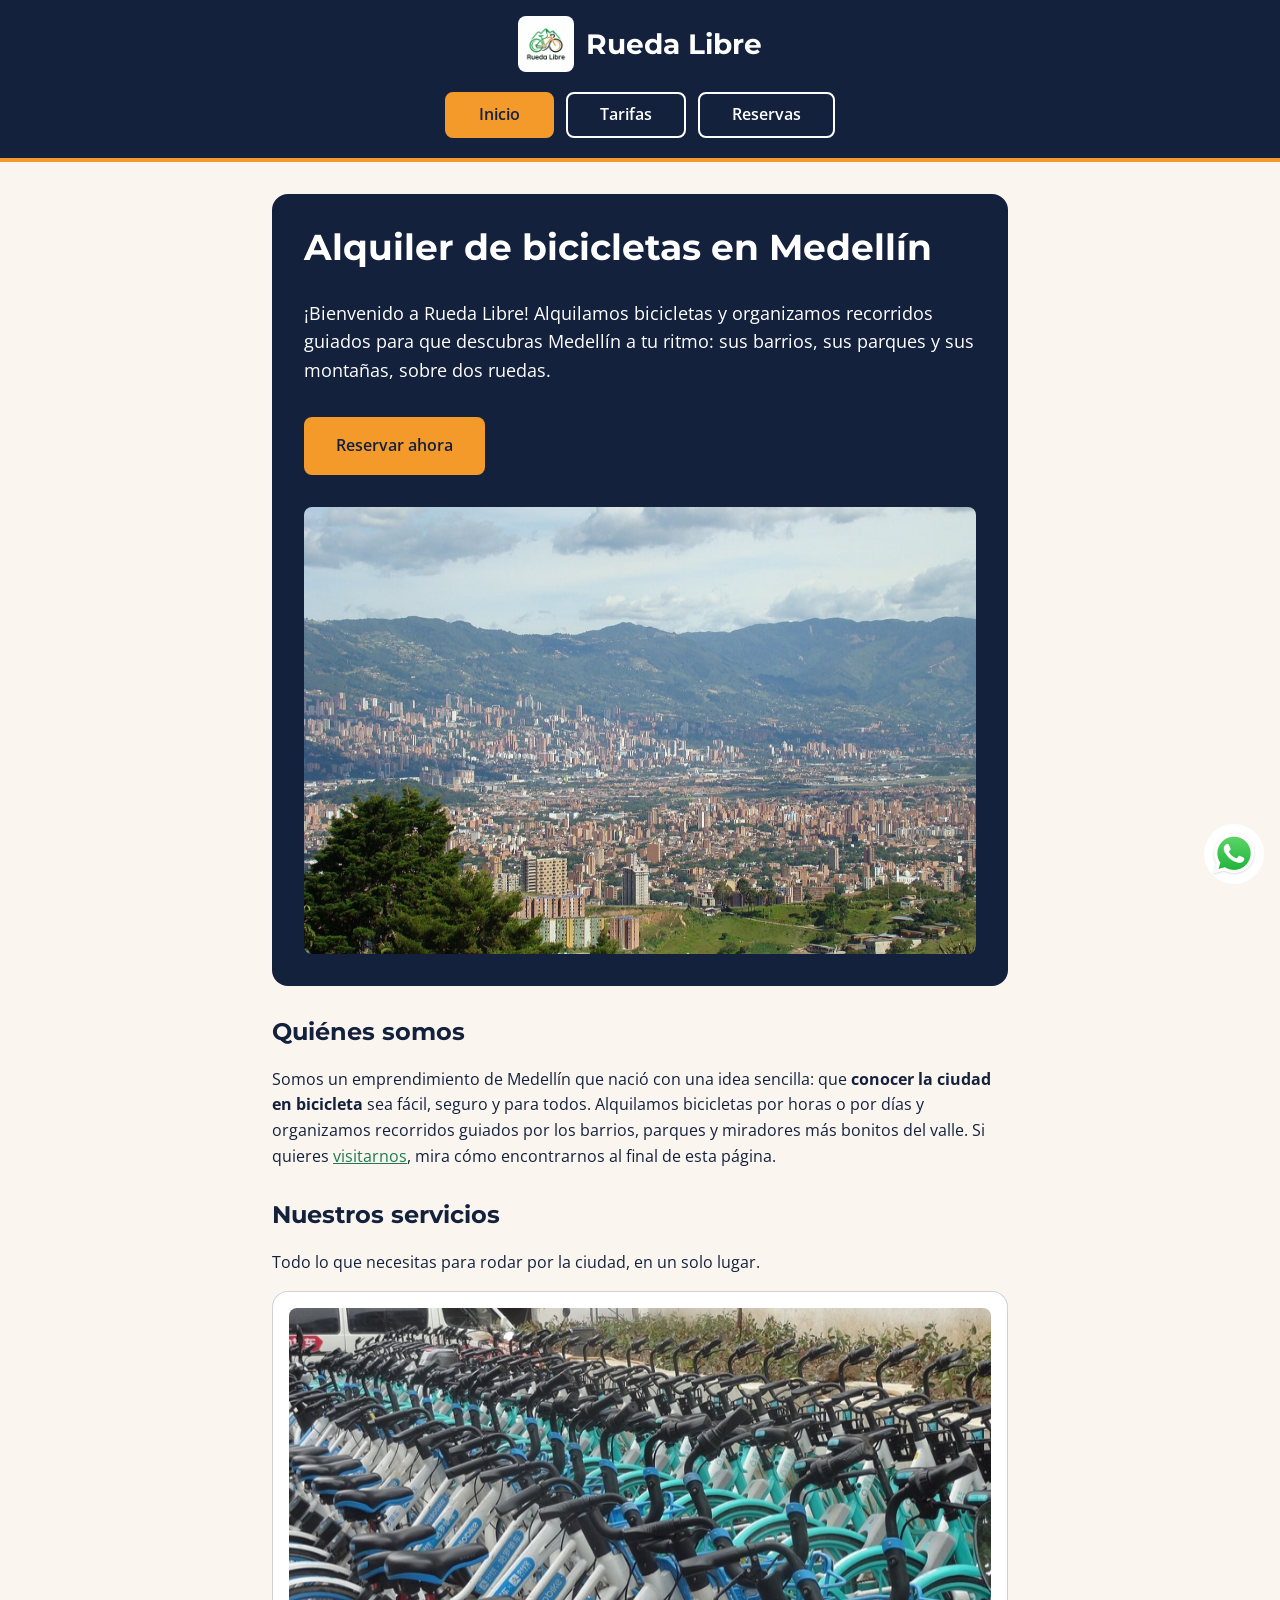
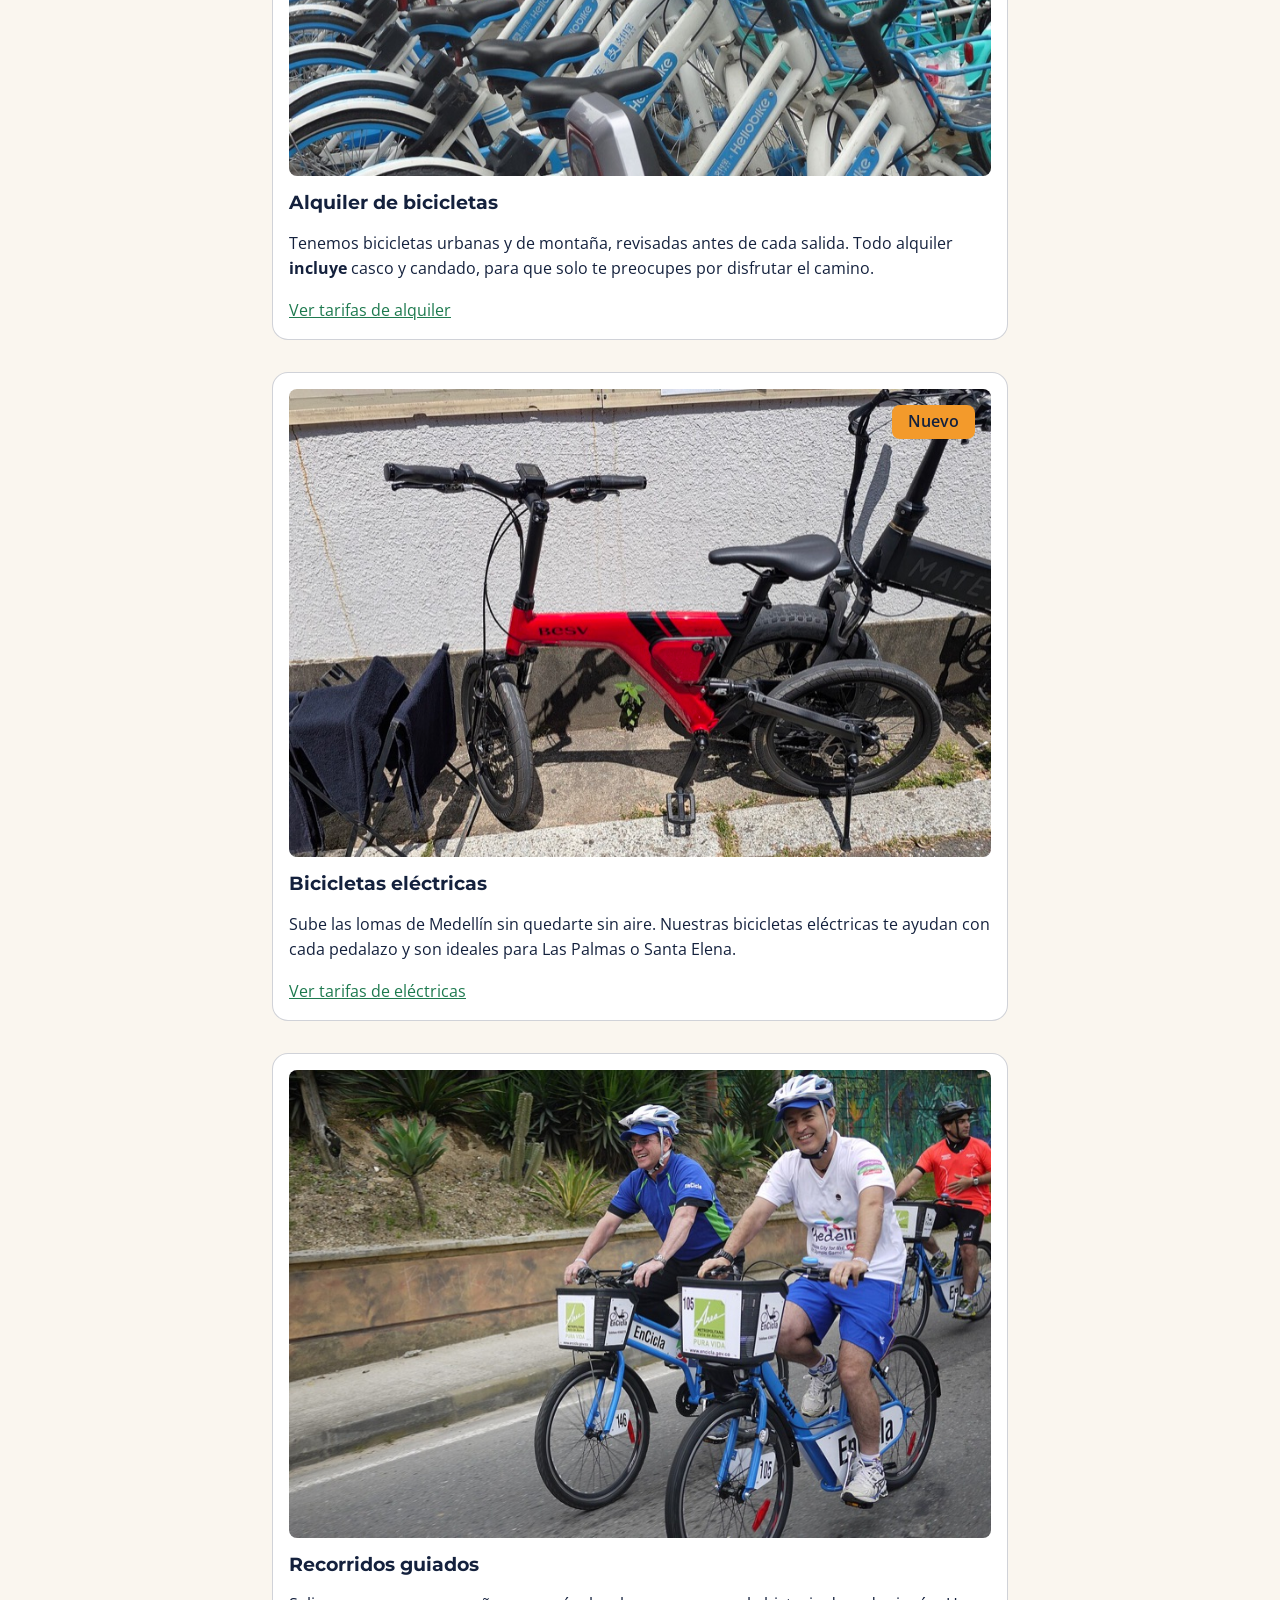
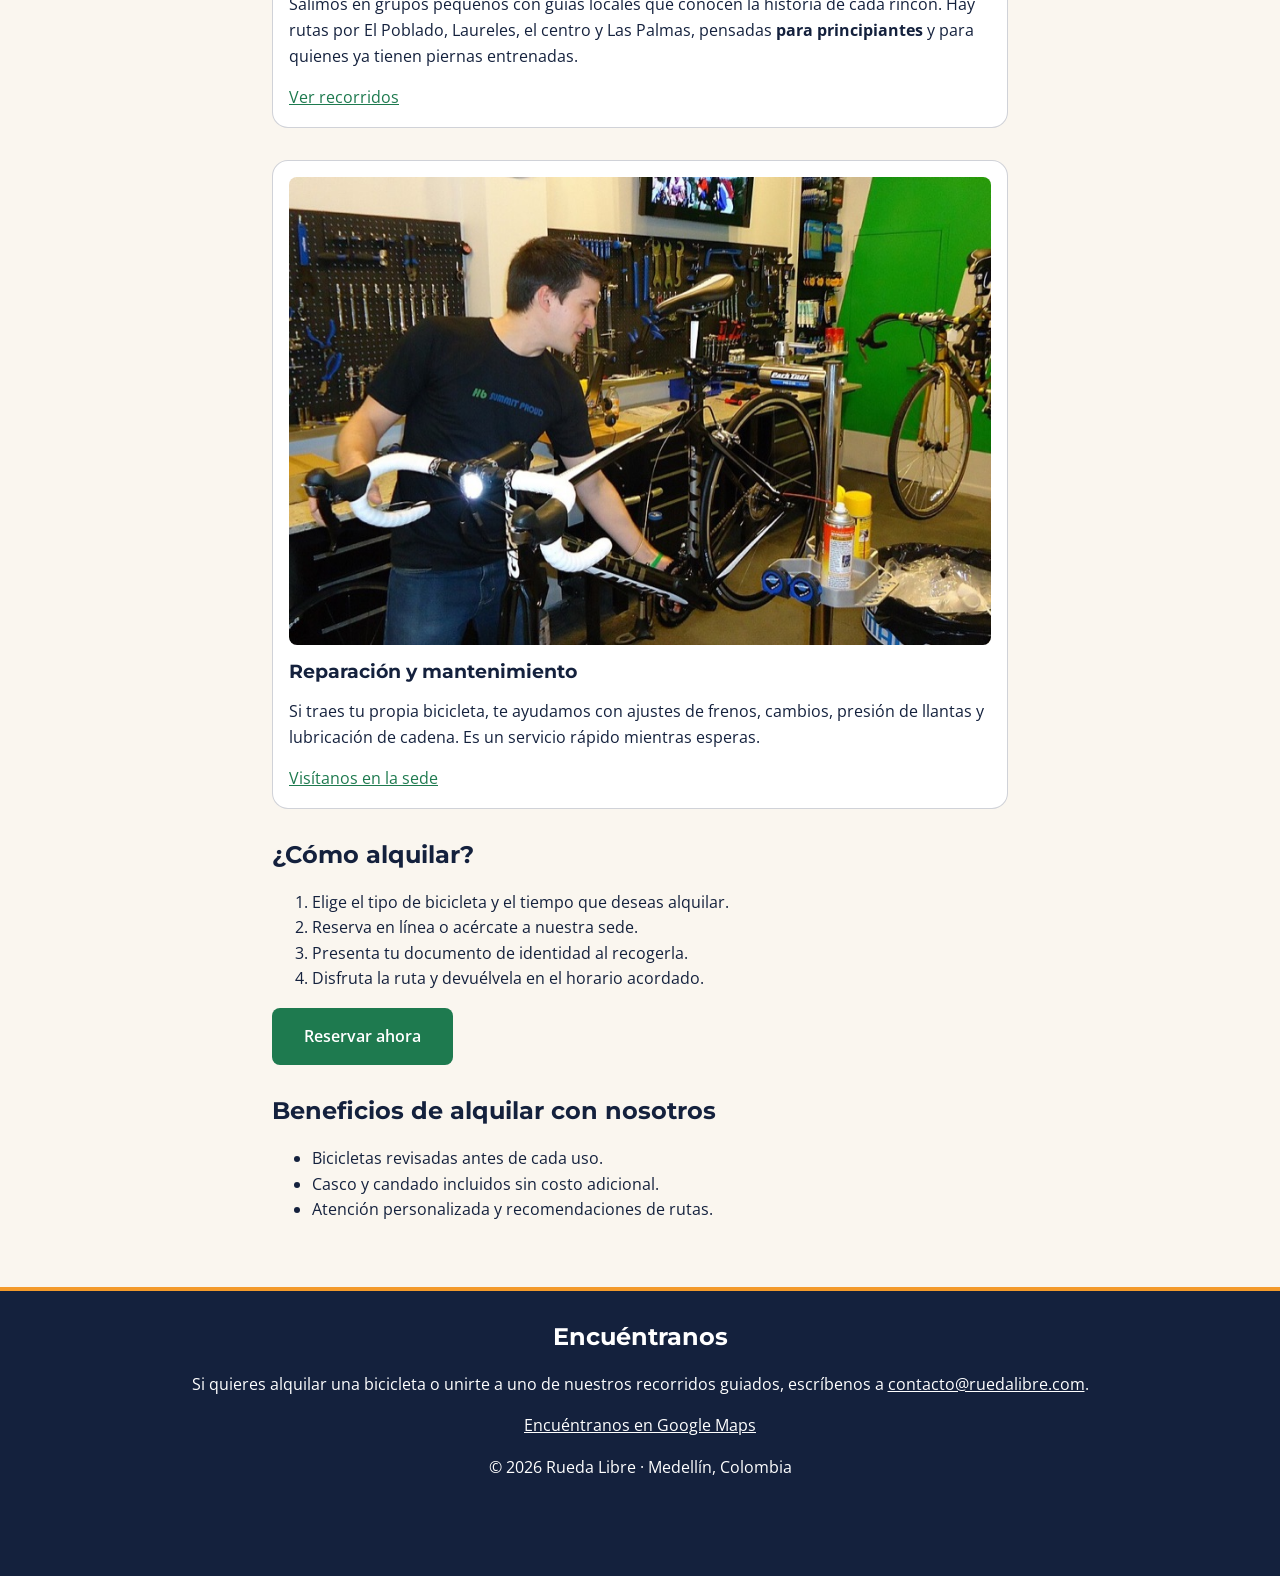
==== index.html @ bd59f146 "Rueda Libre v1.1" ====
<!DOCTYPE html>
<html lang="es">
<head>
    <meta charset="UTF-8">
    <meta name="viewport" content="width=device-width, initial-scale=1.0">
    <meta name="description" content="Alquiler de bicicletas y recorridos guiados por Medellín. Explora la ciudad sobre dos ruedas con Rueda Libre.">
    <title>Rueda Libre | Alquiler de bicicletas en Medellín</title>
    <link rel="preconnect" href="https://fonts.googleapis.com">
    <link rel="preconnect" href="https://fonts.gstatic.com" crossorigin>
    <link href="https://fonts.googleapis.com/css2?family=Montserrat:wght@700&family=Open+Sans:wght@400;600&display=swap" rel="stylesheet">
    <link rel="stylesheet" href="css/styles.css">
</head>
<body>
<header>
    <div class="marca">
        <img src="img/logo.jpg" alt="Logo de Rueda Libre" width="56" height="56">
        <h1>Rueda Libre</h1>
    </div>
    <nav aria-label="Menú principal">
        <ul id="menu">
            <li><a class="activo" href="index.html">Inicio</a></li>
            <li><a href="paginas/tarifas.html">Tarifas</a></li>
            <li><a href="paginas/reservas.html">Reservas</a></li>
        </ul>
    </nav>
</header>

<main>
    <section class="portada">
        <h2>Alquiler de bicicletas en Medellín</h2>
        <p>¡Bienvenido a Rueda Libre! Alquilamos bicicletas y organizamos recorridos guiados para que descubras Medellín a tu ritmo: sus barrios, sus parques y sus montañas, sobre dos ruedas.</p>
        <a class="boton" href="paginas/reservas.html">Reservar ahora</a>
        <img src="img/portada.jpg" alt="Vista panorámica de Medellín rodeada de montañas">
    </section>

    <section>
        <h2>Quiénes somos</h2>
        <p>Somos un emprendimiento de Medellín que nació con una idea sencilla: que <strong>conocer la ciudad en bicicleta</strong> sea fácil, seguro y para todos. Alquilamos bicicletas por horas o por días y organizamos recorridos guiados por los barrios, parques y miradores más bonitos del valle. Si quieres <a href="#encuentranos">visitarnos</a>, mira cómo encontrarnos al final de esta página.</p>
    </section>

    <section>
        <h2>Nuestros servicios</h2>
        <p>Todo lo que necesitas para rodar por la ciudad, en un solo lugar.</p>

        <article class="tarjeta">
            <img src="img/alquiler.jpg" alt="Fila de bicicletas urbanas estacionadas en una ciclorruta de Medellín">
            <h3>Alquiler de bicicletas</h3>
            <p>Tenemos bicicletas urbanas y de montaña, revisadas antes de cada salida. Todo alquiler <strong>incluye</strong> casco y candado, para que solo te preocupes por disfrutar el camino.</p>
            <a href="paginas/tarifas.html#alquiler">Ver tarifas de alquiler</a>
        </article>

        <article class="tarjeta">
            <span class="etiqueta-nuevo">Nuevo</span>
            <img src="img/electrica.jpg" alt="Persona montando una bicicleta eléctrica por la ciudad">
            <h3>Bicicletas eléctricas</h3>
            <p>Sube las lomas de Medellín sin quedarte sin aire. Nuestras bicicletas eléctricas te ayudan con cada pedalazo y son ideales para Las Palmas o Santa Elena.</p>
            <a href="paginas/tarifas.html#alquiler">Ver tarifas de eléctricas</a>
        </article>

        <article class="tarjeta">
            <img src="img/recorridos.jpg" alt="Grupo de ciclistas en un recorrido por las calles de Medellín">
            <h3>Recorridos guiados</h3>
            <p>Salimos en grupos pequeños con guías locales que conocen la historia de cada rincón. Hay rutas por El Poblado, Laureles, el centro y Las Palmas, pensadas <strong>para principiantes</strong> y para quienes ya tienen piernas entrenadas.</p>
            <a href="paginas/tarifas.html#recorridos">Ver recorridos</a>
        </article>

        <article class="tarjeta">
            <img src="img/taller.jpg" alt="Mecánico ajustando una bicicleta en un taller">
            <h3>Reparación y mantenimiento</h3>
            <p>Si traes tu propia bicicleta, te ayudamos con ajustes de frenos, cambios, presión de llantas y lubricación de cadena. Es un servicio rápido mientras esperas.</p>
            <a href="#encuentranos">Visítanos en la sede</a>
        </article>
    </section>

    <section>
        <h2>¿Cómo alquilar?</h2>
        <ol>
            <li>Elige el tipo de bicicleta y el tiempo que deseas alquilar.</li>
            <li>Reserva en línea o acércate a nuestra sede.</li>
            <li>Presenta tu documento de identidad al recogerla.</li>
            <li>Disfruta la ruta y devuélvela en el horario acordado.</li>
        </ol>
        <a class="boton" href="paginas/reservas.html">Reservar ahora</a>
    </section>

    <section>
        <h2>Beneficios de alquilar con nosotros</h2>
        <ul>
            <li>Bicicletas revisadas antes de cada uso.</li>
            <li>Casco y candado incluidos sin costo adicional.</li>
            <li>Atención personalizada y recomendaciones de rutas.</li>
        </ul>
    </section>
</main>

<footer>
    <h2 id="encuentranos">Encuéntranos</h2>
    <p>Si quieres alquilar una bicicleta o unirte a uno de nuestros recorridos guiados, escríbenos a <a href="mailto:contacto@ruedalibre.com">contacto@ruedalibre.com</a>.</p>
    <p><a href="https://www.google.com/maps/dir//5FW3%2BXF+Mansion+de+WESTCOL,+Medell%C3%ADn,+Santa+Elena,+Medell%C3%ADn,+Antioquia/@6.1742612,-75.5869264,14z/data=!4m18!1m8!3m7!1s0x8e46830072f8808f:0xcc41ccfc072af6ef!2sMansion+de+WESTCOL!8m2!3d6.1974817!4d-75.5462576!15sCg9jYXNhIGRlIHdlc3Rjb2ySARNjb25kb21pbml1bV9jb21wbGV44AEA!16s%2Fg%2F11zxk6hddf!4m8!1m0!1m5!1m1!1s0x8e46830072f8808f:0xcc41ccfc072af6ef!2m2!1d-75.5462576!2d6.1974817!3e3?hl=es&amp;entry=ttu&amp;g_ep=EgoyMDI2MTAyMC4wIKXMDSoASAFQAw%3D%3D" target="_blank" rel="noopener">Encuéntranos en Google Maps</a></p>
    <p>© 2026 Rueda Libre · Medellín, Colombia</p>
</footer>

<a class="whatsapp" href="https://wa.me/573000000000" target="_blank" rel="noopener">
    <img src="img/whatsapp.png" alt="Escríbenos por WhatsApp" width="48" height="48">
</a>
</body>
</html>
---- css/styles.css ----
:root {
  /* Tipografías */
  --fuente-principal: "Open Sans", Arial, sans-serif;
  --fuente-secundaria: "Montserrat", "Trebuchet MS", sans-serif;

  --crema: #FAF6EF;
  --blanco: #FFFFFF;
  --azul-noche: #14213D;
  --gris-asfalto: #5B6470;
  --verde-ruta: #1E7A4F;
  --naranja-pedal: #F39A2B;
  --rojo-error: #B3261E;
  --borde: rgba(20, 33, 61, 0.2);

  /* Escala de espaciado */
  --espacio-xs: 0.25rem;
  --espacio-pequeno: 0.5rem;
  --espacio-mediano: 1rem;
  --espacio-grande: 2rem;
  --espacio-xl: 5rem;

  /* Bordes redondeados */
  --radio: 1rem;
  --radio-pequeno: 0.5rem;
}


/* ---------- 2. BASE ---------- */
* {
  box-sizing: border-box;
}

html {
  scroll-behavior: smooth;
}

body {
  margin: 0;
  font-family: var(--fuente-principal);
  font-weight: 400;
  color: var(--azul-noche);
  background-color: var(--crema);
  line-height: 1.6;
}

h1,
h2,
h3,
h4 {
  font-family: var(--fuente-secundaria);
  font-weight: 700;
  line-height: 1.2;
}

a {
  color: var(--verde-ruta);
}

a:hover {
  color: var(--azul-noche);
}

img {
  max-width: 100%;
  height: auto;
  display: block;
}

/* Foco visible: contorno azul sobre fondos claros */
a:focus,
button:focus,
input:focus,
select:focus {
  outline: 3px solid var(--azul-noche);
  outline-offset: 2px;
}

/* Sobre fondos oscuros el contorno azul no se ve: se usa naranja (7.2:1) */
header a:focus,
footer a:focus,
.portada a:focus {
  outline-color: var(--naranja-pedal);
}

/* Contenido principal: una sola columna centrada */
main {
  max-width: 48rem;
  margin: 0 auto;
  padding: var(--espacio-grande) var(--espacio-mediano);
}

main section {
  margin-bottom: var(--espacio-grande);
}


/* ---------- 3. ENCABEZADO Y NAVEGACIÓN ---------- */
header {
  background-color: var(--azul-noche);
  color: var(--blanco);
  padding: var(--espacio-mediano);
  border-bottom: 4px solid var(--naranja-pedal);
  text-align: center;
}

/* Logo a la izquierda del nombre, ubicado con position */
.marca {
  position: relative;
  display: inline-block;
  min-height: 3.5rem;
  padding-left: 4.25rem;
}

.marca img {
  position: absolute;
  top: 0;
  left: 0;
  width: 3.5rem;
  border-radius: var(--radio-pequeno);
}

.marca h1 {
  margin: 0;
  font-size: 1.75rem;
  line-height: 3.5rem;
}

#menu {
  list-style: none;
  padding: 0;
  margin: var(--espacio-mediano) 0 0;
}

#menu li {
  display: inline-block;
  margin: var(--espacio-xs);
}

/* Regla del compañero (MiniReto 10) adaptada a la paleta */
#menu a {
  display: inline-block;
  padding: var(--espacio-pequeno) var(--espacio-grande);
  border: 2px solid var(--blanco);
  border-radius: var(--radio-pequeno);
  color: var(--blanco);
  font-weight: 600;
  text-decoration: none;
}

/* Corrección del conflicto: #menu .activo (1,1,0) le gana a #menu a (1,0,1) */
#menu .activo {
  background-color: var(--naranja-pedal);
  border-color: var(--naranja-pedal);
  color: var(--azul-noche);
}

#menu a:hover,
#menu a:focus {
  border-color: var(--naranja-pedal);
  color: var(--naranja-pedal);
}

#menu .activo:hover,
#menu .activo:focus {
  color: var(--azul-noche);
}


/* ---------- 4. COMPONENTES ---------- */

/* Portada */
.portada {
  min-height: 60vh;
  padding: var(--espacio-grande);
  border-radius: var(--radio);
  background-color: var(--azul-noche);
  color: var(--blanco);
}

.portada h2 {
  font-size: 2.25rem;
  margin-top: 0;
}

.portada p {
  margin: 0 0 var(--espacio-grande);
  font-size: 1.125rem;
}

.portada img {
  width: 100%;
  margin-top: var(--espacio-grande);
  border-radius: var(--radio-pequeno);
}

/* Tarjetas de servicios */
.tarjeta {
  position: relative;
  margin-bottom: var(--espacio-grande);
  padding: var(--espacio-mediano);
  border: 1px solid var(--borde);
  border-radius: var(--radio);
  background-color: var(--blanco);
}

.tarjeta img {
  width: 100%;
  border-radius: var(--radio-pequeno);
}

.tarjeta h3 {
  margin: var(--espacio-mediano) 0 var(--espacio-pequeno);
}

/* Etiqueta "Nuevo": anclada a la esquina de su tarjeta sin mover el contenido */
.etiqueta-nuevo {
  position: absolute;
  top: var(--espacio-grande);
  right: var(--espacio-grande);
  padding: var(--espacio-xs) var(--espacio-mediano);
  border-radius: var(--radio-pequeno);
  background-color: var(--naranja-pedal);
  color: var(--azul-noche);
  font-weight: 600;
}

/* Botón de llamada a la acción ("Reservar ahora") */
.boton,
button {
  display: inline-block;
  padding: var(--espacio-mediano) var(--espacio-grande);
  border: none;
  border-radius: var(--radio-pequeno);
  background-color: var(--verde-ruta);
  color: var(--blanco);
  font: inherit;
  font-weight: 600;
  text-decoration: none;
  cursor: pointer;
}

.boton:hover,
button:hover {
  background-color: var(--naranja-pedal);
  color: var(--azul-noche);
}

/* En la portada (fondo azul) el botón va en naranja */
.portada .boton {
  background-color: var(--naranja-pedal);
  color: var(--azul-noche);
}

.portada .boton:hover {
  background-color: var(--blanco);
}

/* Tablas */
table {
  width: 100%;
  border-collapse: collapse;
  margin: var(--espacio-mediano) 0;
  background-color: var(--blanco);
}

caption {
  text-align: left;
  color: var(--gris-asfalto);
  margin-bottom: var(--espacio-pequeno);
}

th,
td {
  border: 1px solid var(--borde);
  padding: var(--espacio-pequeno) var(--espacio-mediano);
  text-align: left;
}

th {
  background-color: var(--azul-noche);
  color: var(--blanco);
}

/* Notas de tarifas y horario de reservas */
aside {
  padding: var(--espacio-mediano) var(--espacio-grande);
  border-left: 4px solid var(--naranja-pedal);
  border-radius: var(--radio-pequeno);
  background-color: var(--blanco);
  margin-bottom: var(--espacio-grande);
}


/* ---------- 5. FORMULARIO ---------- */
fieldset {
  margin: 0 0 var(--espacio-grande);
  padding: var(--espacio-grande);
  border: 1px solid var(--borde);
  border-radius: var(--radio);
  background-color: var(--blanco);
}

legend {
  padding: 0 var(--espacio-pequeno);
  font-family: var(--fuente-secundaria);
  font-weight: 700;
}

.campo {
  margin-bottom: var(--espacio-mediano);
}

label {
  display: block;
  margin-bottom: var(--espacio-xs);
  font-weight: 600;
}

input,
select {
  width: 100%;
  padding: var(--espacio-pequeno) var(--espacio-mediano);
  border: 1px solid var(--borde);
  border-radius: var(--radio-pequeno);
  font: inherit;
  color: var(--azul-noche);
  background-color: var(--blanco);
}

input:hover,
select:hover {
  border-color: var(--azul-noche);
}

/* Grupo de opciones (radios y casilla): control y texto en la misma línea */
.grupo-opciones {
  padding: 0;
  border: none;
  margin: 0 0 var(--espacio-mediano);
}

.grupo-opciones legend {
  padding: 0;
  margin-bottom: var(--espacio-xs);
  font-family: var(--fuente-principal);
  font-weight: 600;
}

.opcion {
  display: inline-block;
  margin-right: var(--espacio-mediano);
}

.opcion input,
.opcion label {
  display: inline;
  width: auto;
  margin: 0 var(--espacio-xs) 0 0;
}

.opcion label {
  font-weight: 400;
}

/* Mientras el usuario escribe, un dato inválido se marca en rojo */
input:focus:invalid,
select:focus:invalid {
  border-color: var(--rojo-error);
  border-width: 2px;
}


/* ---------- 6. PIE DE PÁGINA ---------- */
footer {
  background-color: var(--azul-noche);
  color: var(--blanco);
  padding: var(--espacio-grande) var(--espacio-mediano) var(--espacio-xl);
  border-top: 4px solid var(--naranja-pedal);
  text-align: center;
}

footer h2 {
  margin-top: 0;
}

footer a {
  color: var(--blanco);
}

footer a:hover {
  color: var(--naranja-pedal);
}


/* ---------- 7. BOTÓN DE WHATSAPP ---------- */
/* Fijo en la esquina; el footer tiene relleno inferior extra para que no tape nada */
.whatsapp {
  position: fixed;
  bottom: var(--espacio-mediano);
  right: var(--espacio-mediano);
  display: block;
  padding: var(--espacio-xs);
  border: 2px solid var(--blanco);
  border-radius: 50%;
  background-color: var(--blanco);
}

.whatsapp img {
  width: 3rem;
}

.whatsapp:hover {
  border-color: var(--verde-ruta);
}
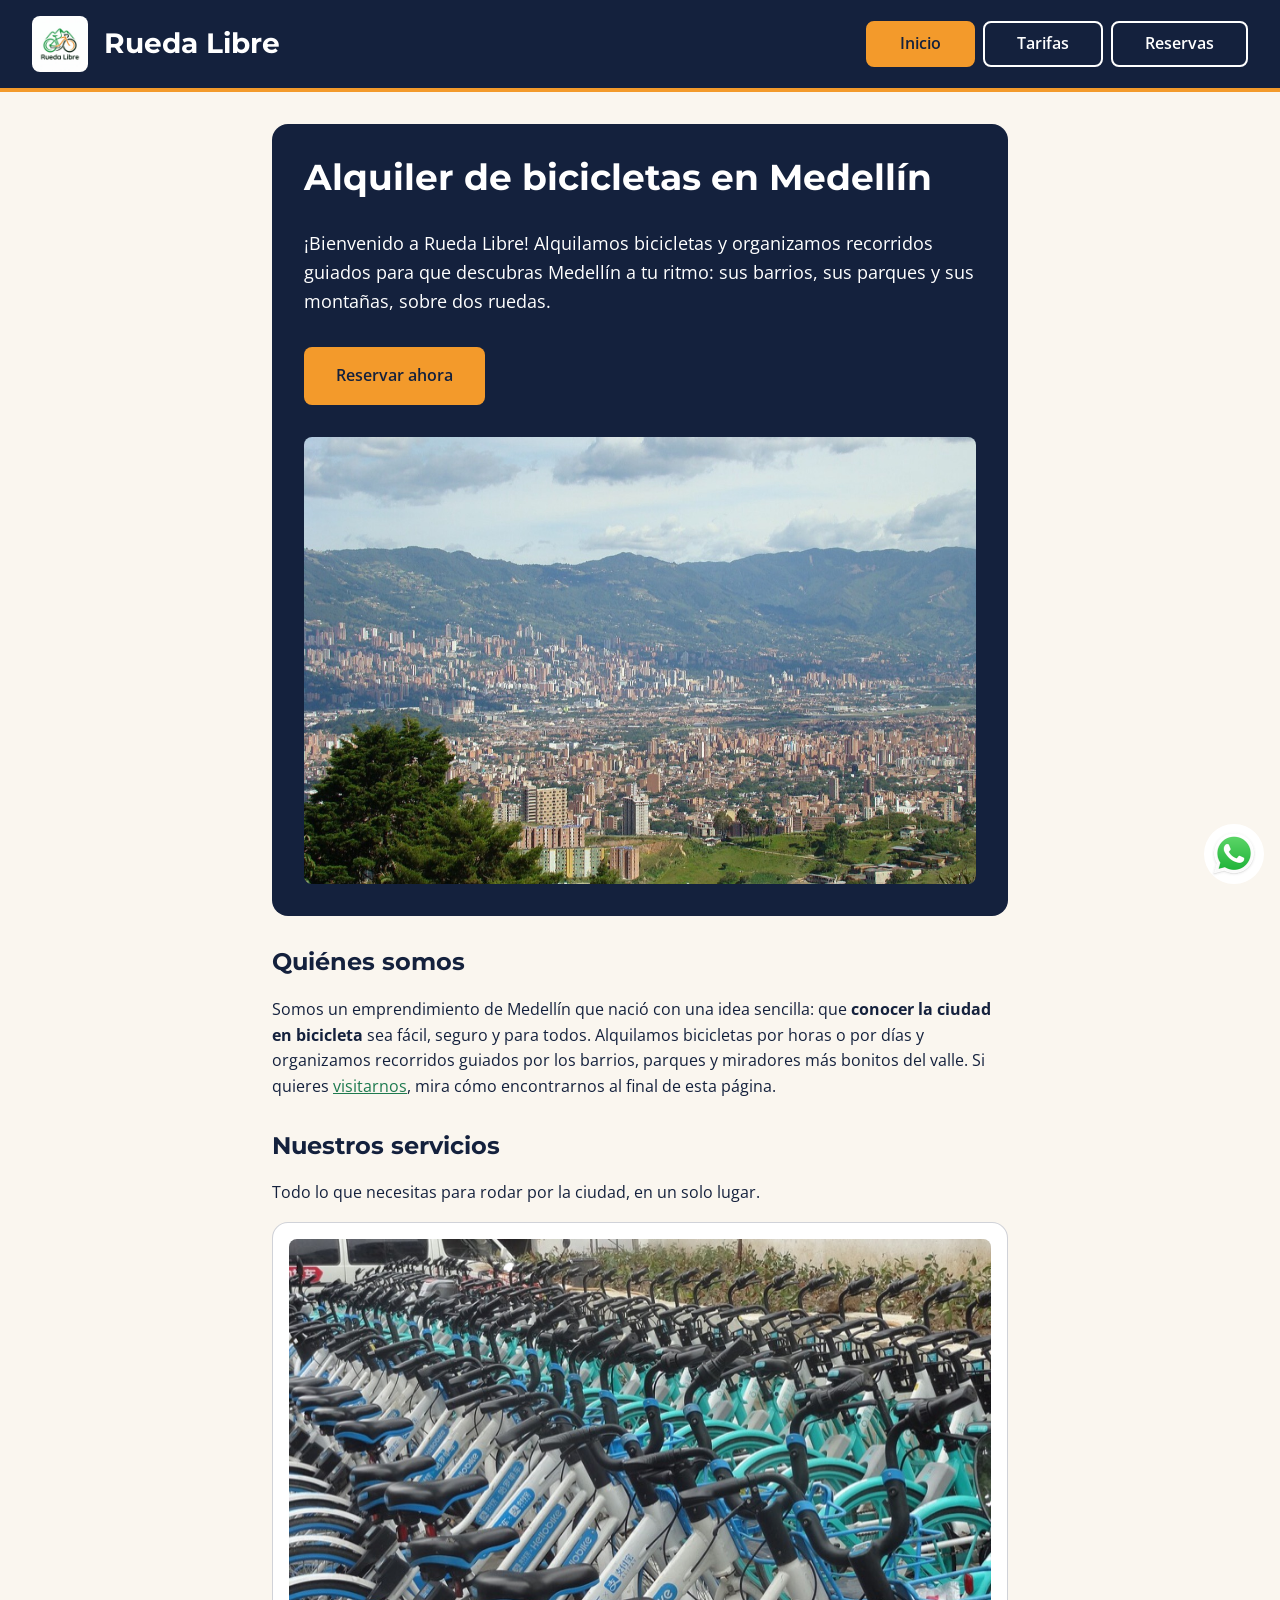
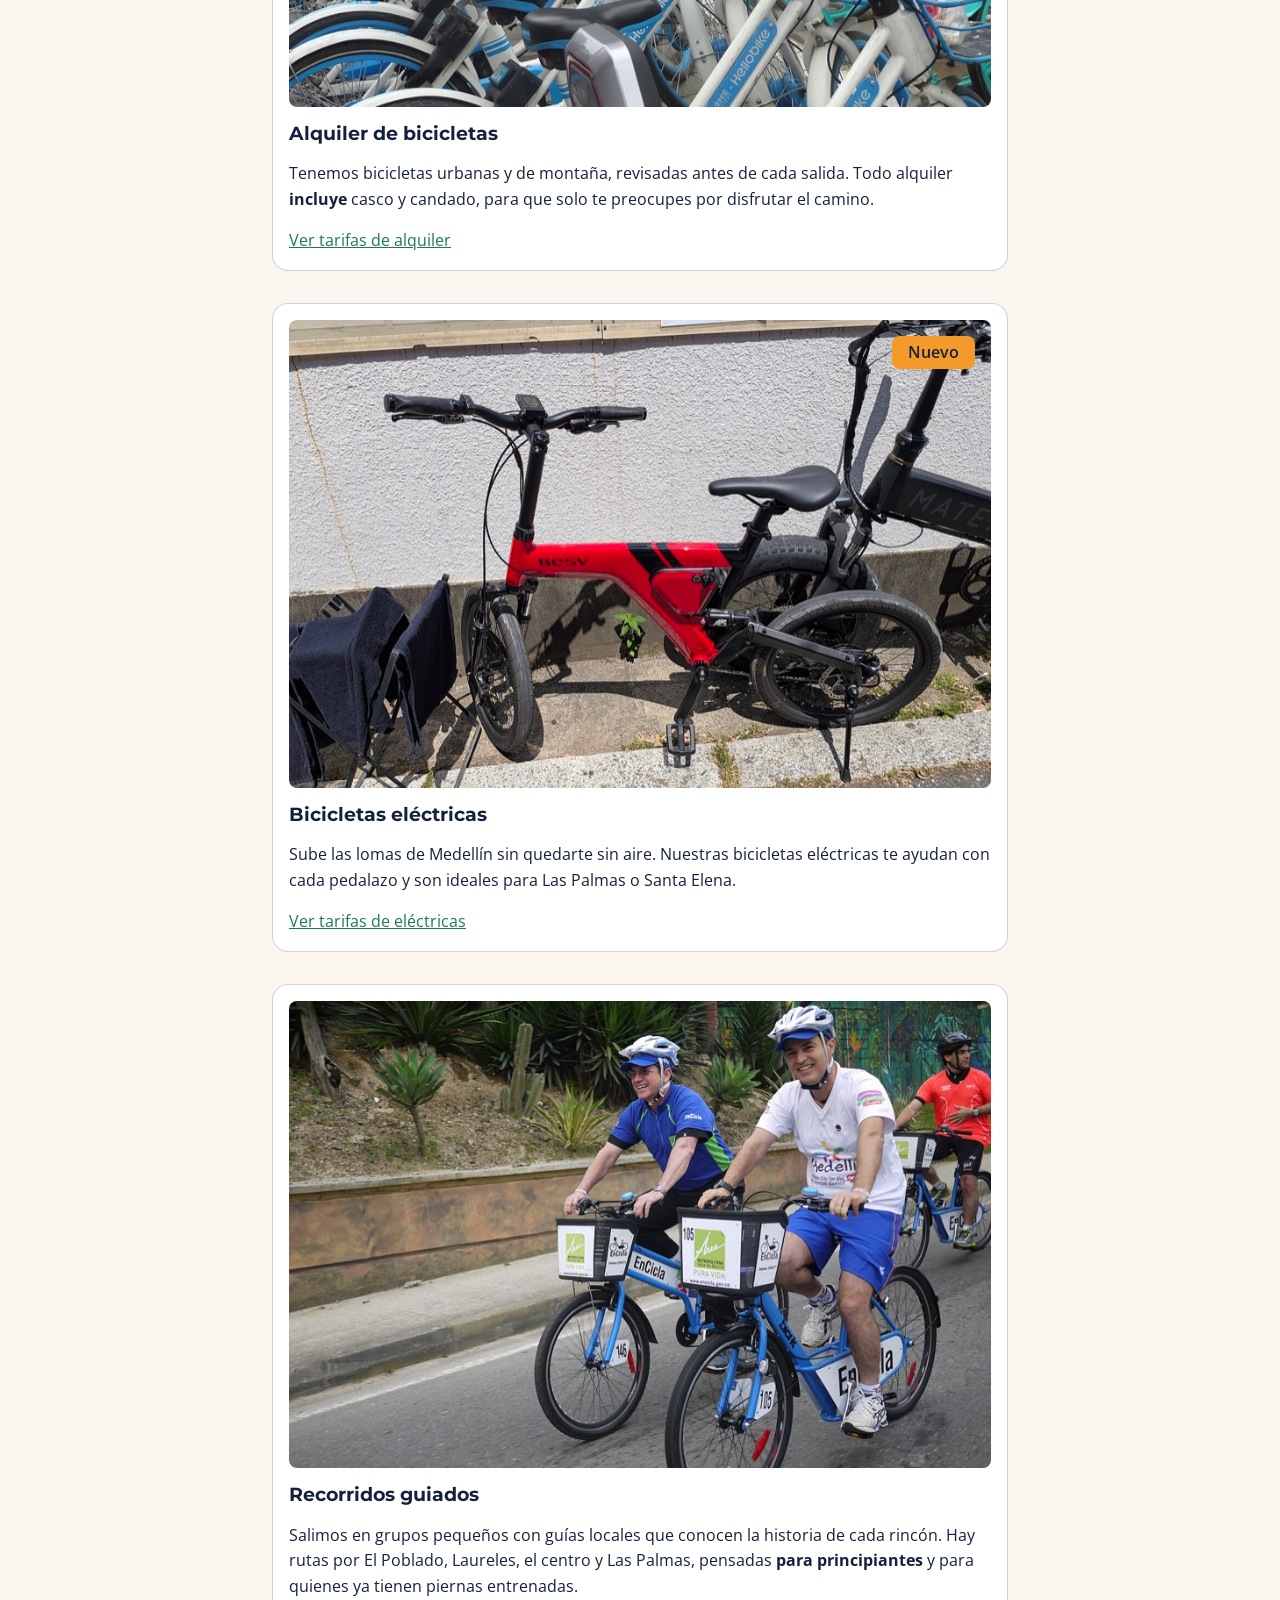
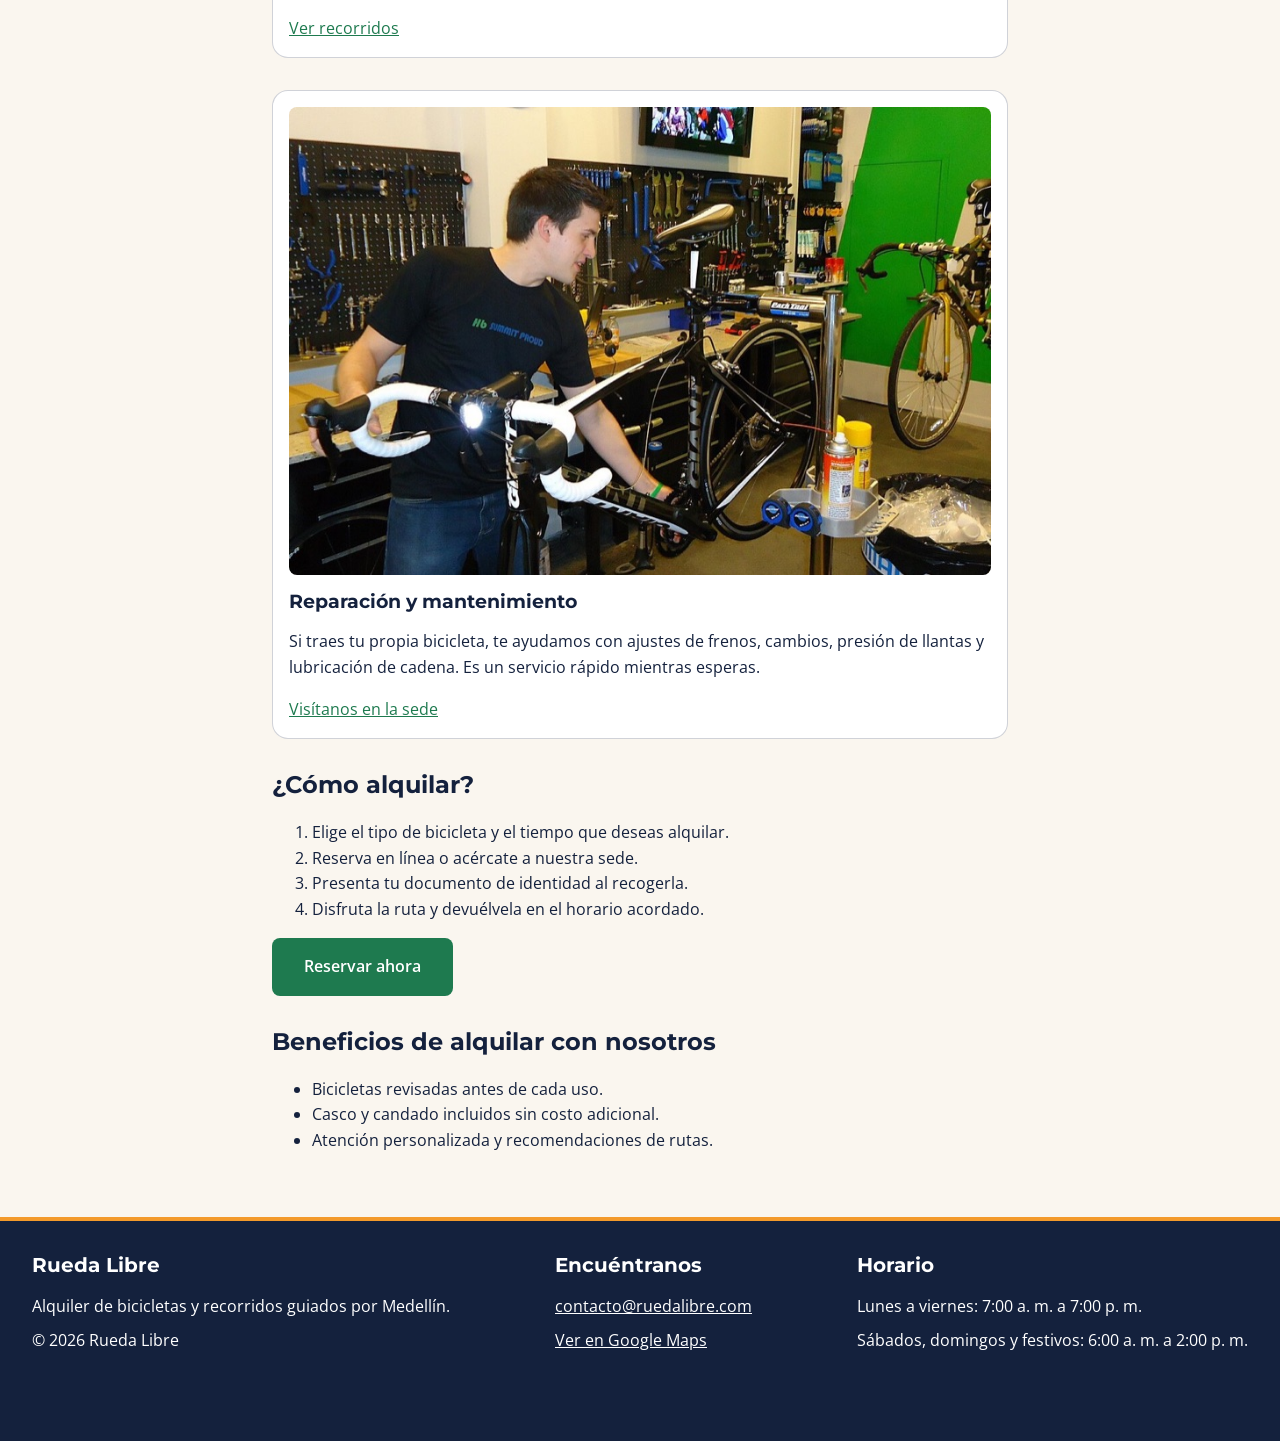
==== commit 8fe40804: "Semana 2 MiniReto 1: encabezado, menú y pie con Flexbox Co-Authored-By: Claude Opus 5.5 <noreply@ant" ====
--- a/index.html
+++ b/index.html
@@ -94,10 +94,21 @@
 </main>
 
 <footer>
-    <h2 id="encuentranos">Encuéntranos</h2>
-    <p>Si quieres alquilar una bicicleta o unirte a uno de nuestros recorridos guiados, escríbenos a <a href="mailto:contacto@ruedalibre.com">contacto@ruedalibre.com</a>.</p>
-    <p><a href="https://www.google.com/maps/dir//5FW3%2BXF+Mansion+de+WESTCOL,+Medell%C3%ADn,+Santa+Elena,+Medell%C3%ADn,+Antioquia/@6.1742612,-75.5869264,14z/data=!4m18!1m8!3m7!1s0x8e46830072f8808f:0xcc41ccfc072af6ef!2sMansion+de+WESTCOL!8m2!3d6.1974817!4d-75.5462576!15sCg9jYXNhIGRlIHdlc3Rjb2ySARNjb25kb21pbml1bV9jb21wbGV44AEA!16s%2Fg%2F11zxk6hddf!4m8!1m0!1m5!1m1!1s0x8e46830072f8808f:0xcc41ccfc072af6ef!2m2!1d-75.5462576!2d6.1974817!3e3?hl=es&amp;entry=ttu&amp;g_ep=EgoyMDI2MTAyMC4wIKXMDSoASAFQAw%3D%3D" target="_blank" rel="noopener">Encuéntranos en Google Maps</a></p>
-    <p>© 2026 Rueda Libre · Medellín, Colombia</p>
+    <div class="pie-bloque">
+        <h2>Rueda Libre</h2>
+        <p>Alquiler de bicicletas y recorridos guiados por Medellín.</p>
+        <p>© 2026 Rueda Libre</p>
+    </div>
+    <div class="pie-bloque">
+        <h2 id="encuentranos">Encuéntranos</h2>
+        <p><a href="mailto:contacto@ruedalibre.com">contacto@ruedalibre.com</a></p>
+        <p><a href="https://www.google.com/maps/dir//5FW3%2BXF+Mansion+de+WESTCOL,+Medell%C3%ADn,+Santa+Elena,+Medell%C3%ADn,+Antioquia/@6.1742612,-75.5869264,14z/data=!4m18!1m8!3m7!1s0x8e46830072f8808f:0xcc41ccfc072af6ef!2sMansion+de+WESTCOL!8m2!3d6.1974817!4d-75.5462576!15sCg9jYXNhIGRlIHdlc3Rjb2ySARNjb25kb21pbml1bV9jb21wbGV44AEA!16s%2Fg%2F11zxk6hddf!4m8!1m0!1m5!1m1!1s0x8e46830072f8808f:0xcc41ccfc072af6ef!2m2!1d-75.5462576!2d6.1974817!3e3?hl=es&amp;entry=ttu&amp;g_ep=EgoyMDI2MTAyMC4wIKXMDSoASAFQAw%3D%3D" target="_blank" rel="noopener">Ver en Google Maps</a></p>
+    </div>
+    <div class="pie-bloque">
+        <h2>Horario</h2>
+        <p>Lunes a viernes: 7:00 a. m. a 7:00 p. m.</p>
+        <p>Sábados, domingos y festivos: 6:00 a. m. a 2:00 p. m.</p>
+    </div>
 </footer>
 
 <a class="whatsapp" href="https://wa.me/573000000000" target="_blank" rel="noopener">
--- a/css/styles.css
+++ b/css/styles.css
@@ -97,26 +97,27 @@
 
 
 /* ---------- 3. ENCABEZADO Y NAVEGACIÓN ---------- */
+/* Semana 2 · MiniReto 1: nombre en un extremo y menú en el otro (Flexbox) */
 header {
+  display: flex;
+  justify-content: space-between;
+  align-items: center;
+  flex-wrap: wrap;
+  gap: var(--espacio-mediano);
   background-color: var(--azul-noche);
   color: var(--blanco);
-  padding: var(--espacio-mediano);
+  padding: var(--espacio-mediano) var(--espacio-grande);
   border-bottom: 4px solid var(--naranja-pedal);
-  text-align: center;
-}
-
-/* Logo a la izquierda del nombre, ubicado con position */
+}
+
+/* Logo y nombre en fila, centrados verticalmente entre sí */
 .marca {
-  position: relative;
-  display: inline-block;
-  min-height: 3.5rem;
-  padding-left: 4.25rem;
+  display: flex;
+  align-items: center;
+  gap: var(--espacio-mediano);
 }
 
 .marca img {
-  position: absolute;
-  top: 0;
-  left: 0;
   width: 3.5rem;
   border-radius: var(--radio-pequeno);
 }
@@ -124,18 +125,16 @@
 .marca h1 {
   margin: 0;
   font-size: 1.75rem;
-  line-height: 3.5rem;
-}
-
+}
+
+/* Menú: contenedor flexible; el gap reemplaza los márgenes y el inline-block de la semana 1 */
 #menu {
+  display: flex;
+  flex-wrap: wrap;
+  gap: var(--espacio-pequeno);
   list-style: none;
   padding: 0;
-  margin: var(--espacio-mediano) 0 0;
-}
-
-#menu li {
-  display: inline-block;
-  margin: var(--espacio-xs);
+  margin: 0;
 }
 
 /* Regla del compañero (MiniReto 10) adaptada a la paleta */
@@ -373,16 +372,26 @@
 
 
 /* ---------- 6. PIE DE PÁGINA ---------- */
+/* Semana 2 · MiniReto 1: tres bloques en fila, alineados por arriba (Flexbox) */
 footer {
+  display: flex;
+  justify-content: space-between;
+  align-items: flex-start;
+  flex-wrap: wrap;
+  gap: var(--espacio-grande);
   background-color: var(--azul-noche);
   color: var(--blanco);
-  padding: var(--espacio-grande) var(--espacio-mediano) var(--espacio-xl);
+  padding: var(--espacio-grande) var(--espacio-grande) var(--espacio-xl);
   border-top: 4px solid var(--naranja-pedal);
-  text-align: center;
 }
 
 footer h2 {
   margin-top: 0;
+  font-size: 1.25rem;
+}
+
+.pie-bloque p {
+  margin: 0 0 var(--espacio-pequeno);
 }
 
 footer a {
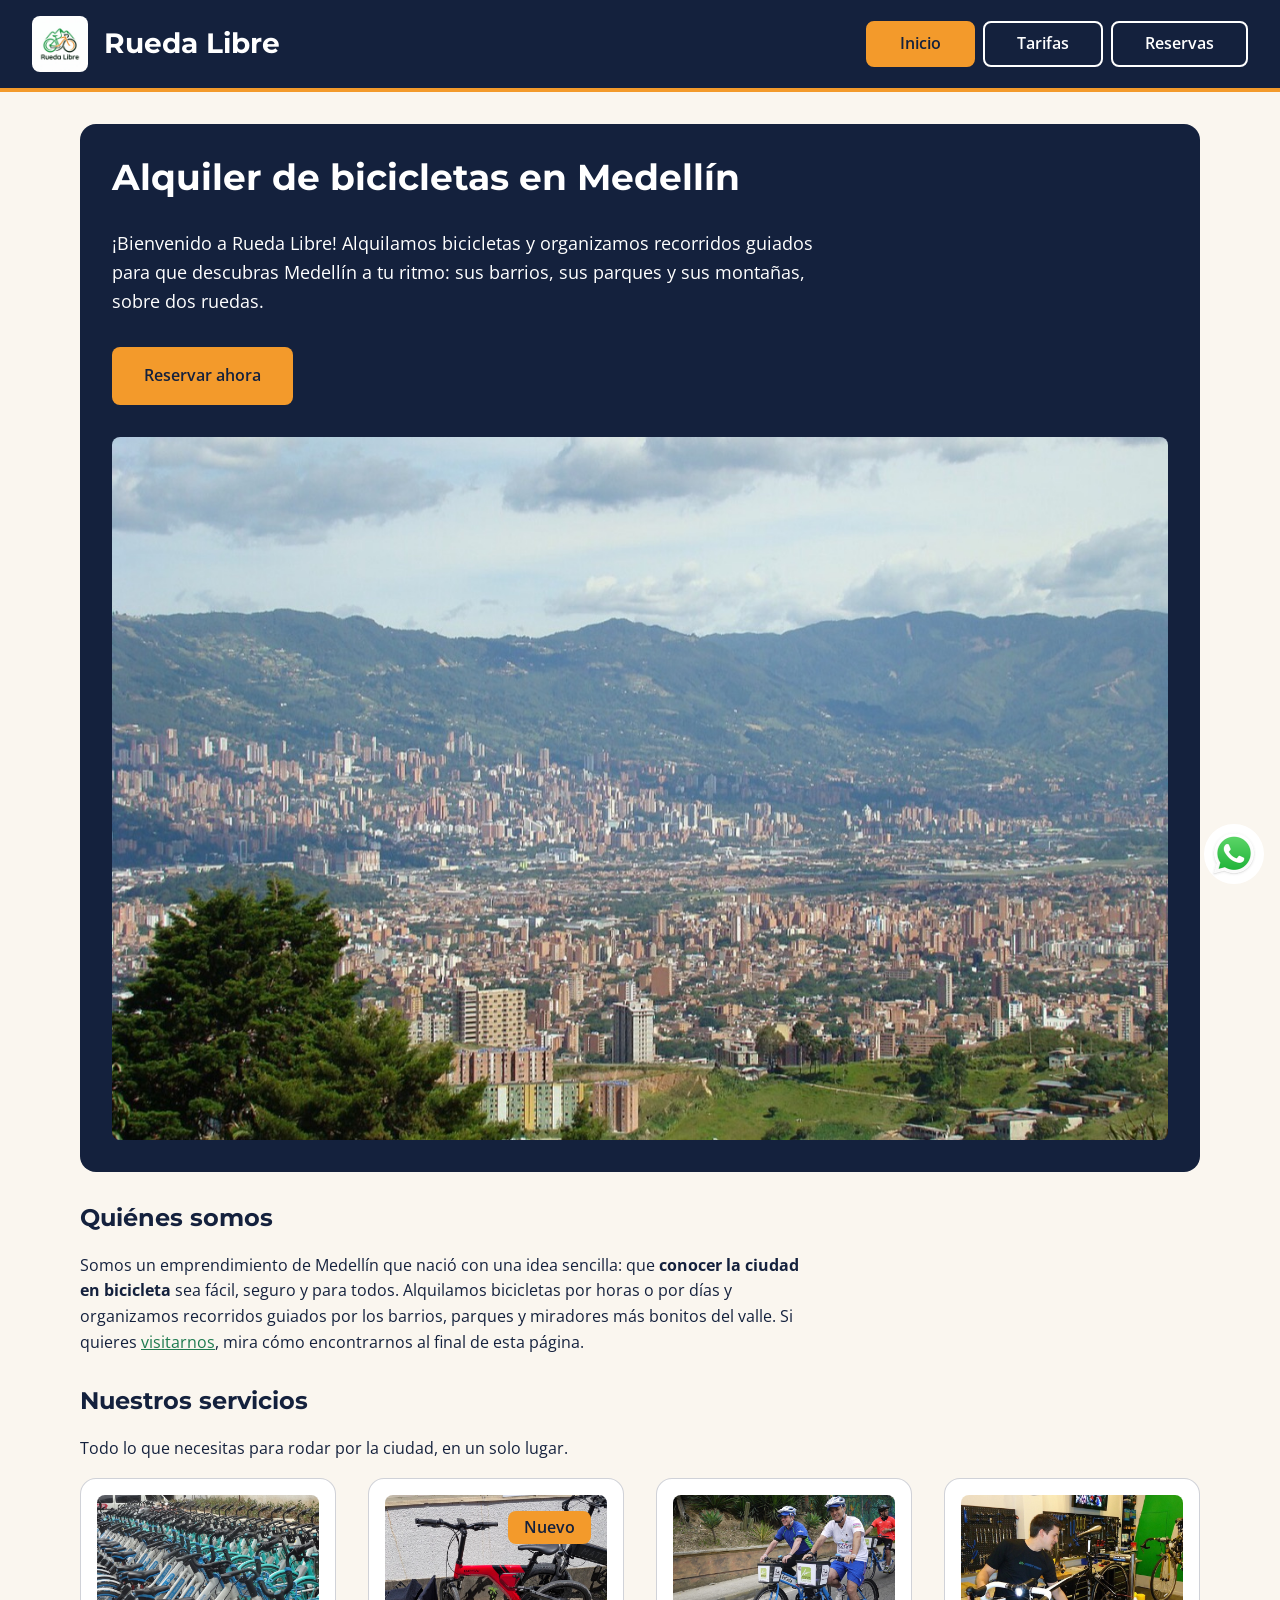
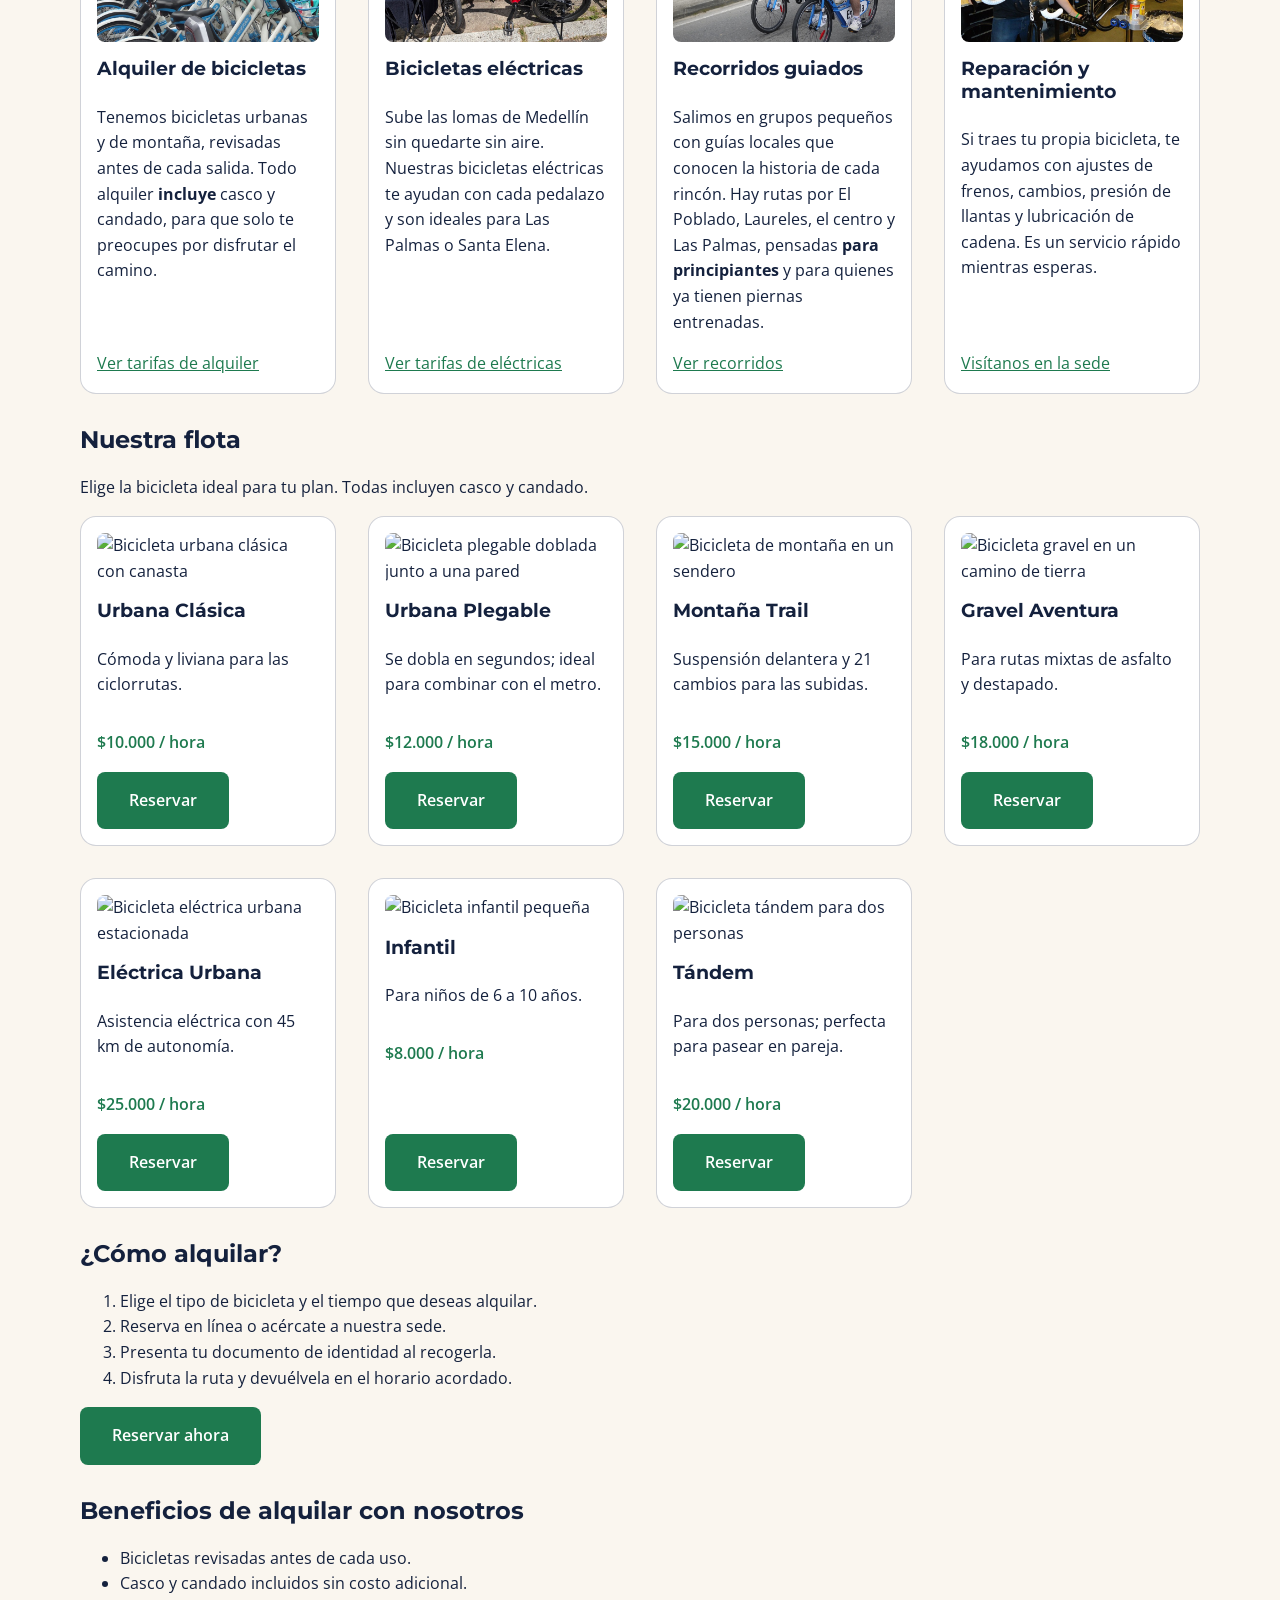
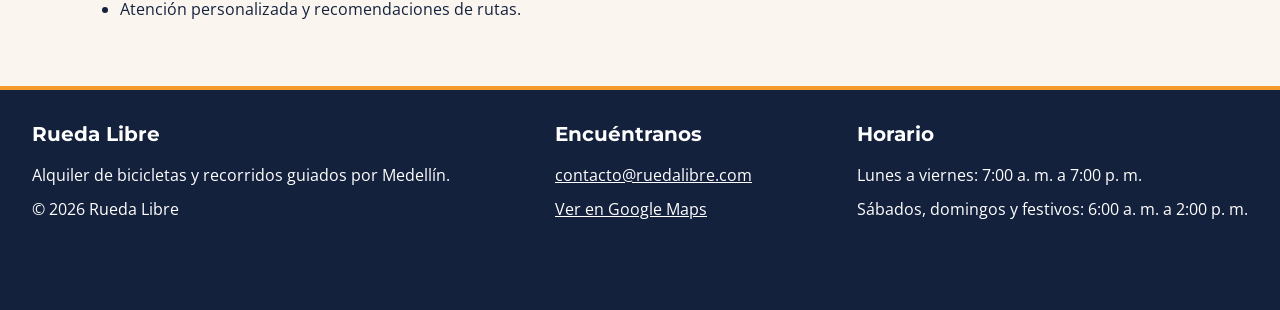
==== commit 56af8db2: "Semana 2 MiniReto 2: sección Nuestra flota con Grid Co-Authored-By: Claude Opus 5.5 <noreply@anthrop" ====
--- a/index.html
+++ b/index.html
@@ -41,6 +41,7 @@
     <section>
         <h2>Nuestros servicios</h2>
         <p>Todo lo que necesitas para rodar por la ciudad, en un solo lugar.</p>
+        <div class="grilla">
 
         <article class="tarjeta">
             <img src="img/alquiler.jpg" alt="Fila de bicicletas urbanas estacionadas en una ciclorruta de Medellín">
@@ -70,6 +71,63 @@
             <p>Si traes tu propia bicicleta, te ayudamos con ajustes de frenos, cambios, presión de llantas y lubricación de cadena. Es un servicio rápido mientras esperas.</p>
             <a href="#encuentranos">Visítanos en la sede</a>
         </article>
+        </div>
+    </section>
+
+    <section>
+        <h2>Nuestra flota</h2>
+        <p>Elige la bicicleta ideal para tu plan. Todas incluyen casco y candado.</p>
+        <div class="grilla">
+            <article class="tarjeta">
+                <img src="img/flota-urbana.jpg" alt="Bicicleta urbana clásica con canasta">
+                <h3>Urbana Clásica</h3>
+                <p>Cómoda y liviana para las ciclorrutas.</p>
+                <p class="precio">$10.000 / hora</p>
+                <a class="boton" href="paginas/reservas.html">Reservar</a>
+            </article>
+            <article class="tarjeta">
+                <img src="img/flota-plegable.jpg" alt="Bicicleta plegable doblada junto a una pared">
+                <h3>Urbana Plegable</h3>
+                <p>Se dobla en segundos; ideal para combinar con el metro.</p>
+                <p class="precio">$12.000 / hora</p>
+                <a class="boton" href="paginas/reservas.html">Reservar</a>
+            </article>
+            <article class="tarjeta">
+                <img src="img/flota-montana.jpg" alt="Bicicleta de montaña en un sendero">
+                <h3>Montaña Trail</h3>
+                <p>Suspensión delantera y 21 cambios para las subidas.</p>
+                <p class="precio">$15.000 / hora</p>
+                <a class="boton" href="paginas/reservas.html">Reservar</a>
+            </article>
+            <article class="tarjeta">
+                <img src="img/flota-gravel.jpg" alt="Bicicleta gravel en un camino de tierra">
+                <h3>Gravel Aventura</h3>
+                <p>Para rutas mixtas de asfalto y destapado.</p>
+                <p class="precio">$18.000 / hora</p>
+                <a class="boton" href="paginas/reservas.html">Reservar</a>
+            </article>
+            <article class="tarjeta">
+                <img src="img/flota-electrica.jpg" alt="Bicicleta eléctrica urbana estacionada">
+                <h3>Eléctrica Urbana</h3>
+                <p>Asistencia eléctrica con 45 km de autonomía.</p>
+                <p class="precio">$25.000 / hora</p>
+                <a class="boton" href="paginas/reservas.html">Reservar</a>
+            </article>
+            <article class="tarjeta">
+                <img src="img/flota-infantil.jpg" alt="Bicicleta infantil pequeña">
+                <h3>Infantil</h3>
+                <p>Para niños de 6 a 10 años.</p>
+                <p class="precio">$8.000 / hora</p>
+                <a class="boton" href="paginas/reservas.html">Reservar</a>
+            </article>
+            <article class="tarjeta">
+                <img src="img/flota-tandem.jpg" alt="Bicicleta tándem para dos personas">
+                <h3>Tándem</h3>
+                <p>Para dos personas; perfecta para pasear en pareja.</p>
+                <p class="precio">$20.000 / hora</p>
+                <a class="boton" href="paginas/reservas.html">Reservar</a>
+            </article>
+        </div>
     </section>
 
     <section>
--- a/css/styles.css
+++ b/css/styles.css
@@ -86,13 +86,18 @@
 
 /* Contenido principal: una sola columna centrada */
 main {
-  max-width: 48rem;
+  max-width: 72rem;
   margin: 0 auto;
   padding: var(--espacio-grande) var(--espacio-mediano);
 }
 
 main section {
   margin-bottom: var(--espacio-grande);
+}
+
+/* Textos sueltos con un ancho cómodo de lectura */
+main section > p {
+  max-width: 45rem;
 }
 
 
@@ -211,6 +216,33 @@
 
 .tarjeta h3 {
   margin: var(--espacio-mediano) 0 var(--espacio-pequeno);
+}
+
+/* Semana 2 · MiniReto 2: cuadrícula que se adapta sola (Grid, sin media queries) */
+.grilla {
+  display: grid;
+  grid-template-columns: repeat(auto-fit, minmax(16rem, 1fr));
+  gap: var(--espacio-grande);
+}
+
+/* Dentro de la grilla, cada tarjeta acomoda su contenido en columna (Flexbox) */
+.grilla .tarjeta {
+  display: flex;
+  flex-direction: column;
+  justify-content: flex-start;
+  margin-bottom: 0;
+}
+
+/* margin-top: auto empuja el enlace al final de la tarjeta,
+   aunque las descripciones tengan largos distintos */
+.grilla .tarjeta > a:last-child {
+  margin-top: auto;
+  align-self: flex-start;
+}
+
+.precio {
+  font-weight: 600;
+  color: var(--verde-ruta);
 }
 
 /* Etiqueta "Nuevo": anclada a la esquina de su tarjeta sin mover el contenido */
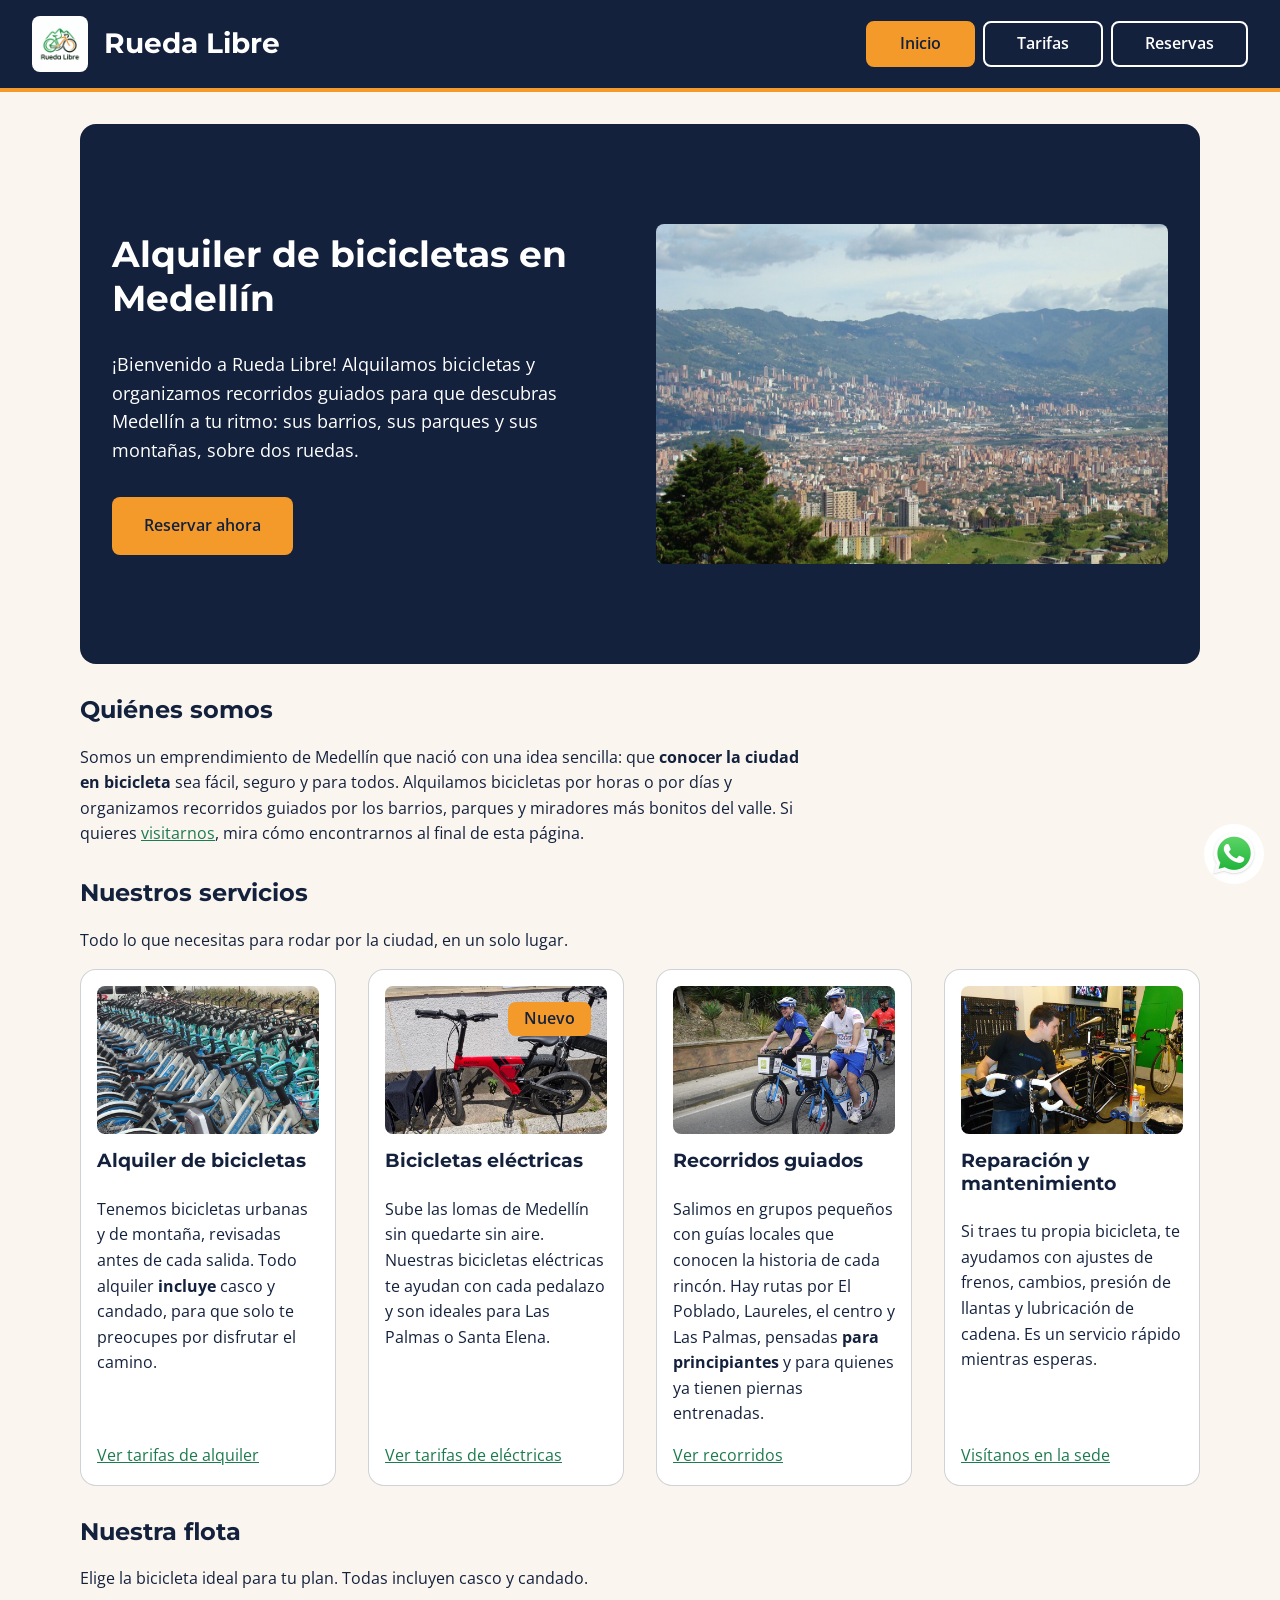
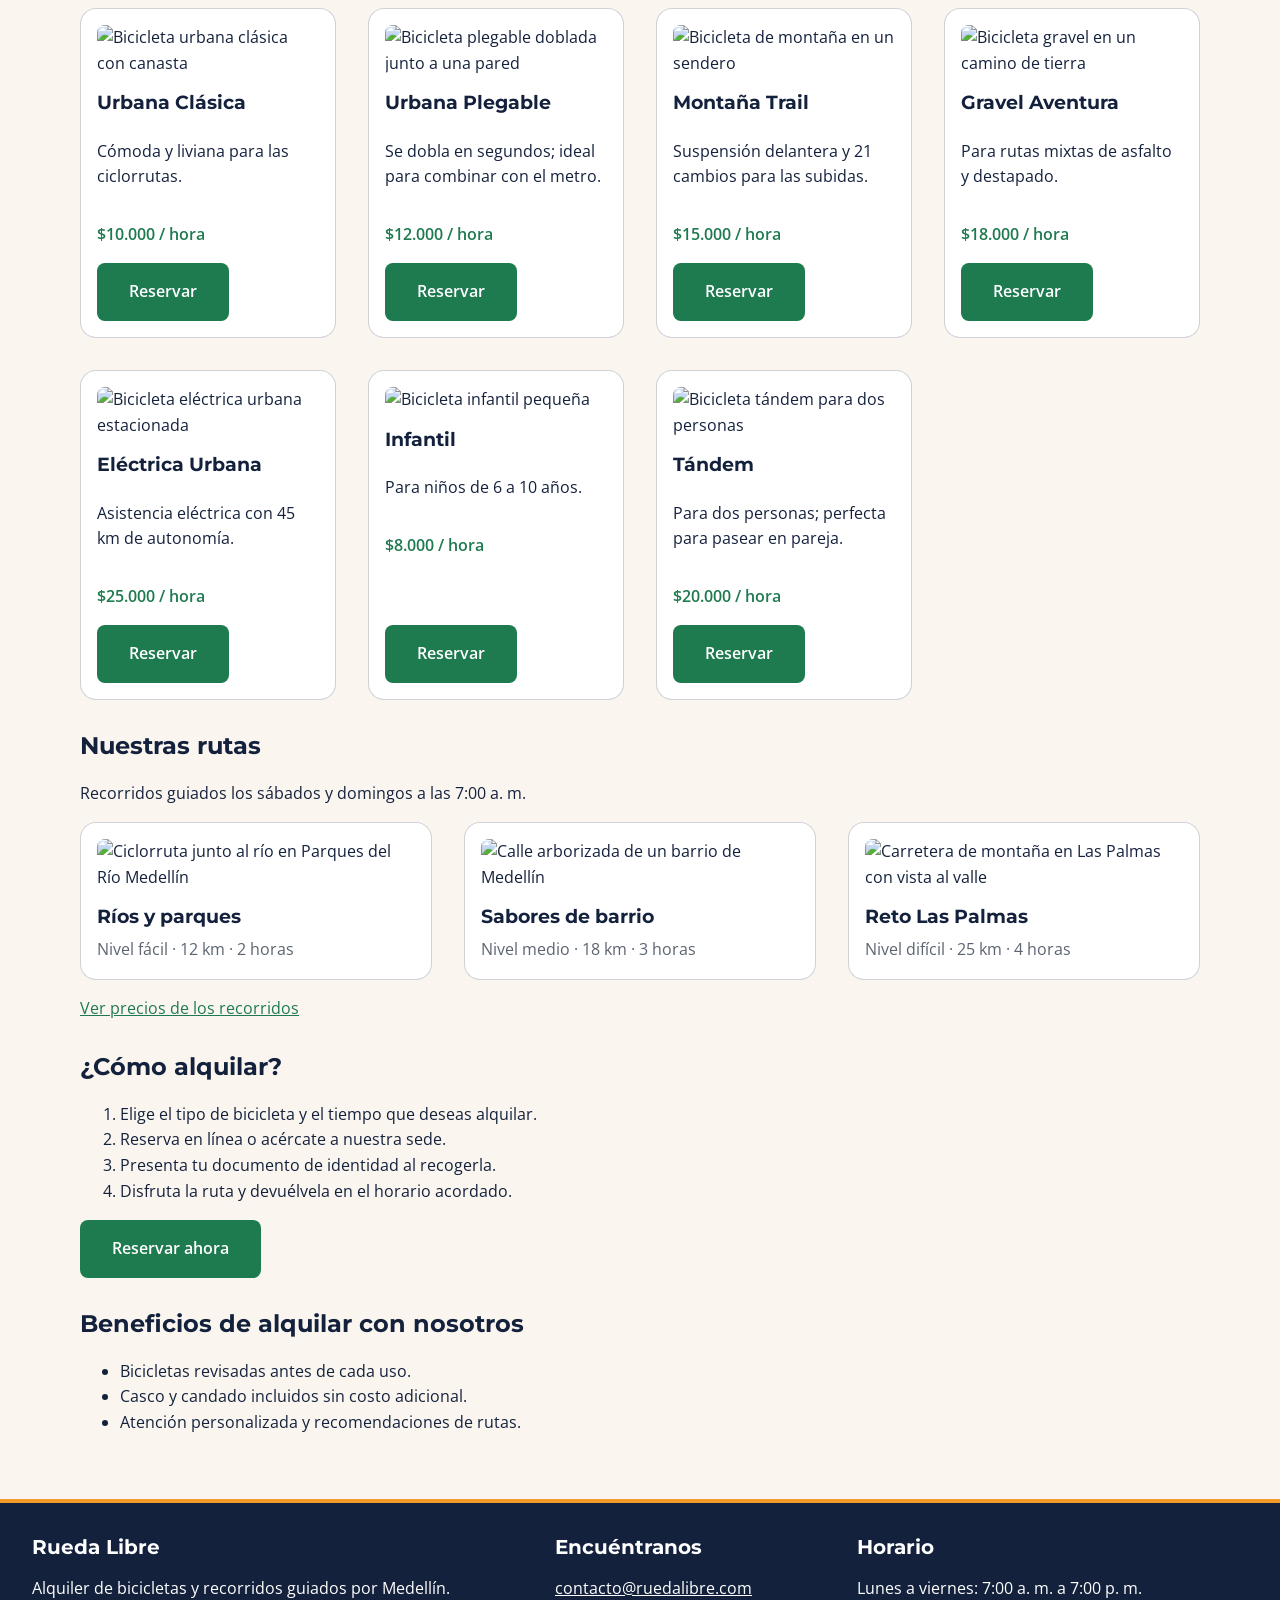
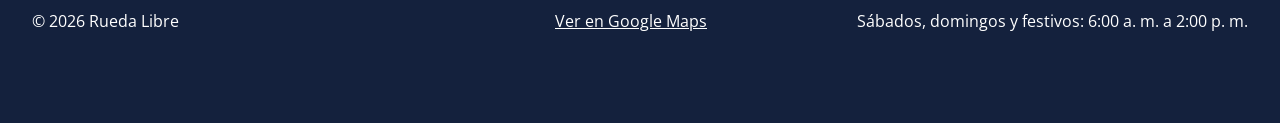
==== commit 5d48e304: "Semana 2 MiniReto 3: portada, rutas y reservas con Grid Co-Authored-By: Claude Opus 5.5 <noreply@ant" ====
--- a/index.html
+++ b/index.html
@@ -27,9 +27,11 @@
 
 <main>
     <section class="portada">
-        <h2>Alquiler de bicicletas en Medellín</h2>
-        <p>¡Bienvenido a Rueda Libre! Alquilamos bicicletas y organizamos recorridos guiados para que descubras Medellín a tu ritmo: sus barrios, sus parques y sus montañas, sobre dos ruedas.</p>
-        <a class="boton" href="paginas/reservas.html">Reservar ahora</a>
+        <div class="portada-texto">
+            <h2>Alquiler de bicicletas en Medellín</h2>
+            <p>¡Bienvenido a Rueda Libre! Alquilamos bicicletas y organizamos recorridos guiados para que descubras Medellín a tu ritmo: sus barrios, sus parques y sus montañas, sobre dos ruedas.</p>
+            <a class="boton" href="paginas/reservas.html">Reservar ahora</a>
+        </div>
         <img src="img/portada.jpg" alt="Vista panorámica de Medellín rodeada de montañas">
     </section>
 
@@ -128,6 +130,29 @@
                 <a class="boton" href="paginas/reservas.html">Reservar</a>
             </article>
         </div>
+    </section>
+
+    <section>
+        <h2>Nuestras rutas</h2>
+        <p>Recorridos guiados los sábados y domingos a las 7:00 a. m.</p>
+        <div class="rutas">
+            <article class="tarjeta">
+                <img src="img/ruta-rios.jpg" alt="Ciclorruta junto al río en Parques del Río Medellín">
+                <h3>Ríos y parques</h3>
+                <p class="nivel">Nivel fácil · 12 km · 2 horas</p>
+            </article>
+            <article class="tarjeta">
+                <img src="img/ruta-barrio.jpg" alt="Calle arborizada de un barrio de Medellín">
+                <h3>Sabores de barrio</h3>
+                <p class="nivel">Nivel medio · 18 km · 3 horas</p>
+            </article>
+            <article class="tarjeta">
+                <img src="img/ruta-palmas.jpg" alt="Carretera de montaña en Las Palmas con vista al valle">
+                <h3>Reto Las Palmas</h3>
+                <p class="nivel">Nivel difícil · 25 km · 4 horas</p>
+            </article>
+        </div>
+        <a href="paginas/tarifas.html#recorridos">Ver precios de los recorridos</a>
     </section>
 
     <section>
--- a/css/styles.css
+++ b/css/styles.css
@@ -174,8 +174,12 @@
 
 /* ---------- 4. COMPONENTES ---------- */
 
-/* Portada */
+/* Portada · Semana 2 MiniReto 3: dos columnas con Grid, texto centrado verticalmente */
 .portada {
+  display: grid;
+  grid-template-columns: 1fr 1fr;
+  align-items: center;
+  gap: var(--espacio-grande);
   min-height: 60vh;
   padding: var(--espacio-grande);
   border-radius: var(--radio);
@@ -195,8 +199,24 @@
 
 .portada img {
   width: 100%;
-  margin-top: var(--espacio-grande);
-  border-radius: var(--radio-pequeno);
+  border-radius: var(--radio-pequeno);
+}
+
+/* Galería de rutas: tres tarjetas en una fila (Grid) */
+.rutas {
+  display: grid;
+  grid-template-columns: repeat(3, 1fr);
+  gap: var(--espacio-grande);
+  margin-bottom: var(--espacio-mediano);
+}
+
+.rutas .tarjeta {
+  margin-bottom: 0;
+}
+
+.nivel {
+  margin: 0;
+  color: var(--gris-asfalto);
 }
 
 /* Tarjetas de servicios */
@@ -325,6 +345,25 @@
 
 
 /* ---------- 5. FORMULARIO ---------- */
+
+/* Semana 2 · MiniReto 3: formulario e información de contacto en proporción 2:1 (Grid) */
+.reservas {
+  display: grid;
+  grid-template-columns: 2fr 1fr;
+  align-items: start;
+  gap: var(--espacio-grande);
+}
+
+/* Dos campos cortos en la misma fila (Grid) */
+.fila {
+  display: grid;
+  grid-template-columns: 1fr 1fr;
+  gap: var(--espacio-mediano);
+}
+
+.reservas aside h3 {
+  margin-bottom: var(--espacio-pequeno);
+}
 fieldset {
   margin: 0 0 var(--espacio-grande);
   padding: var(--espacio-grande);
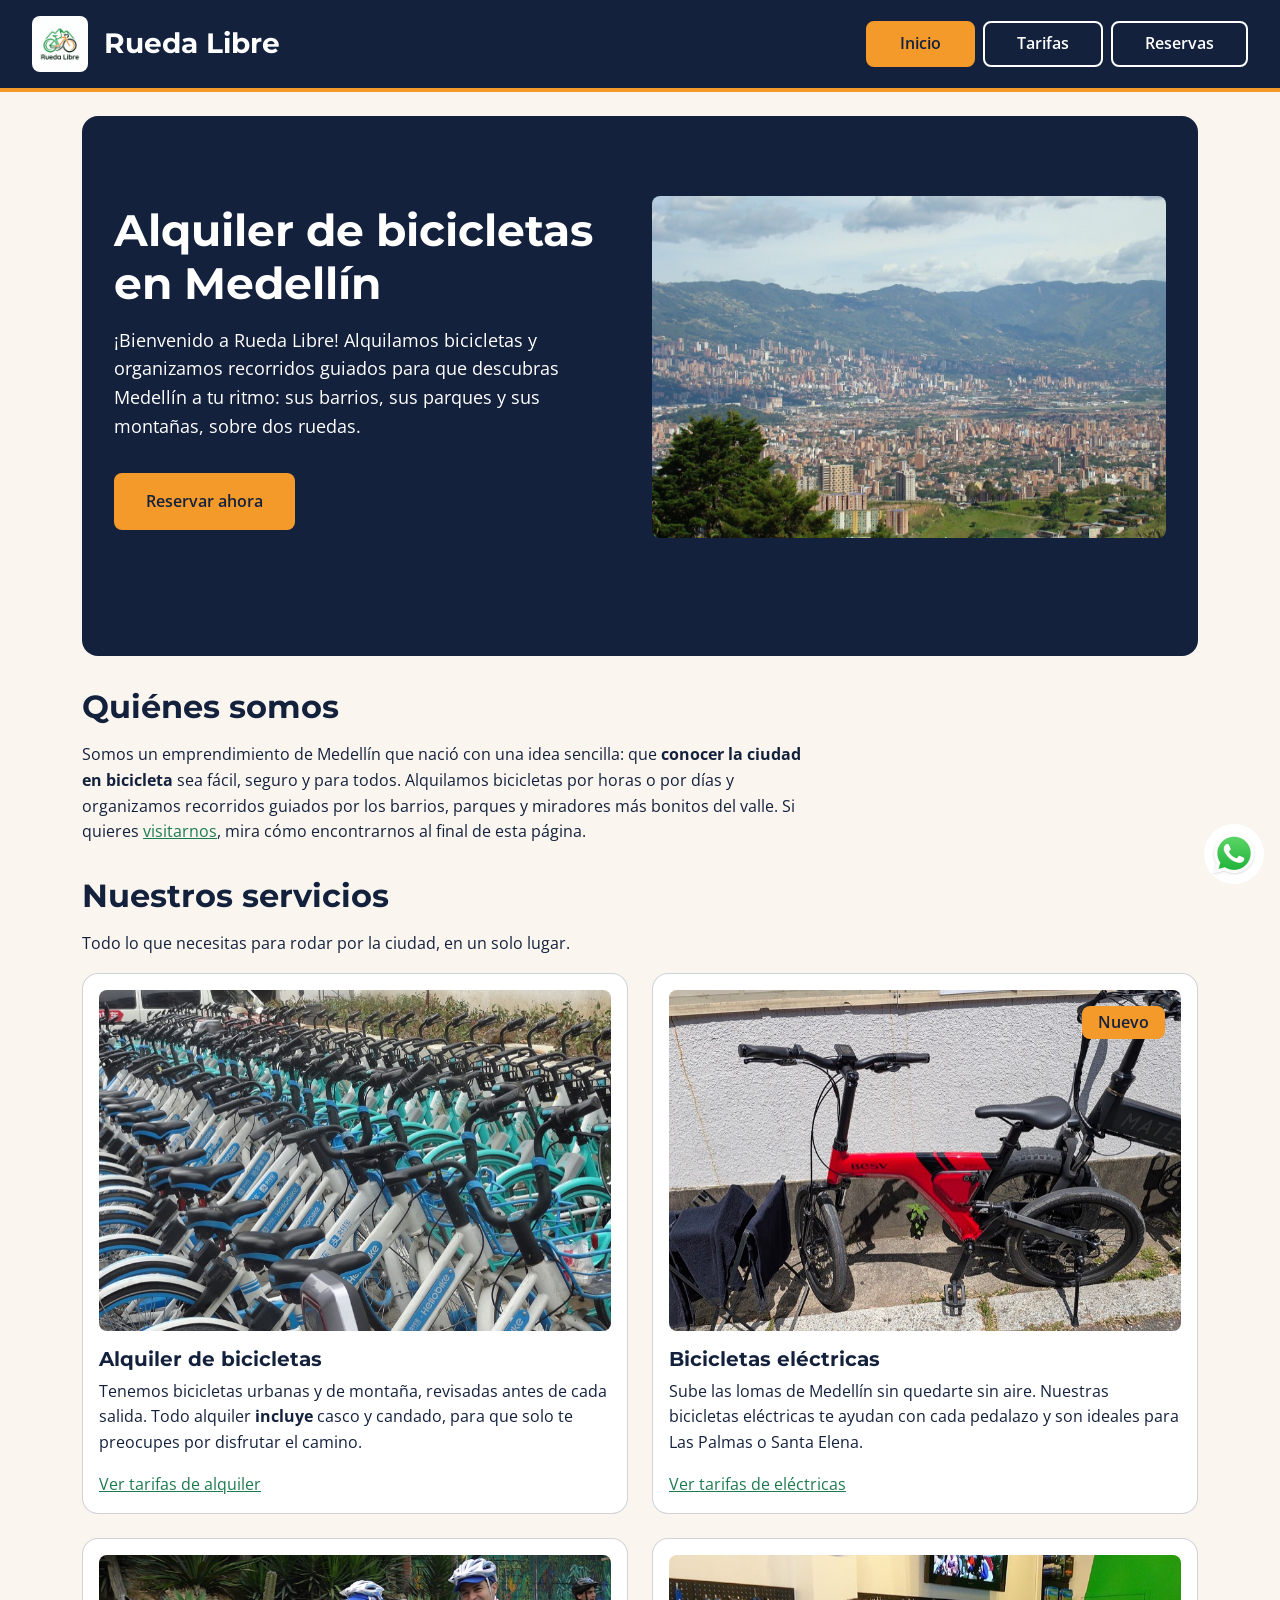
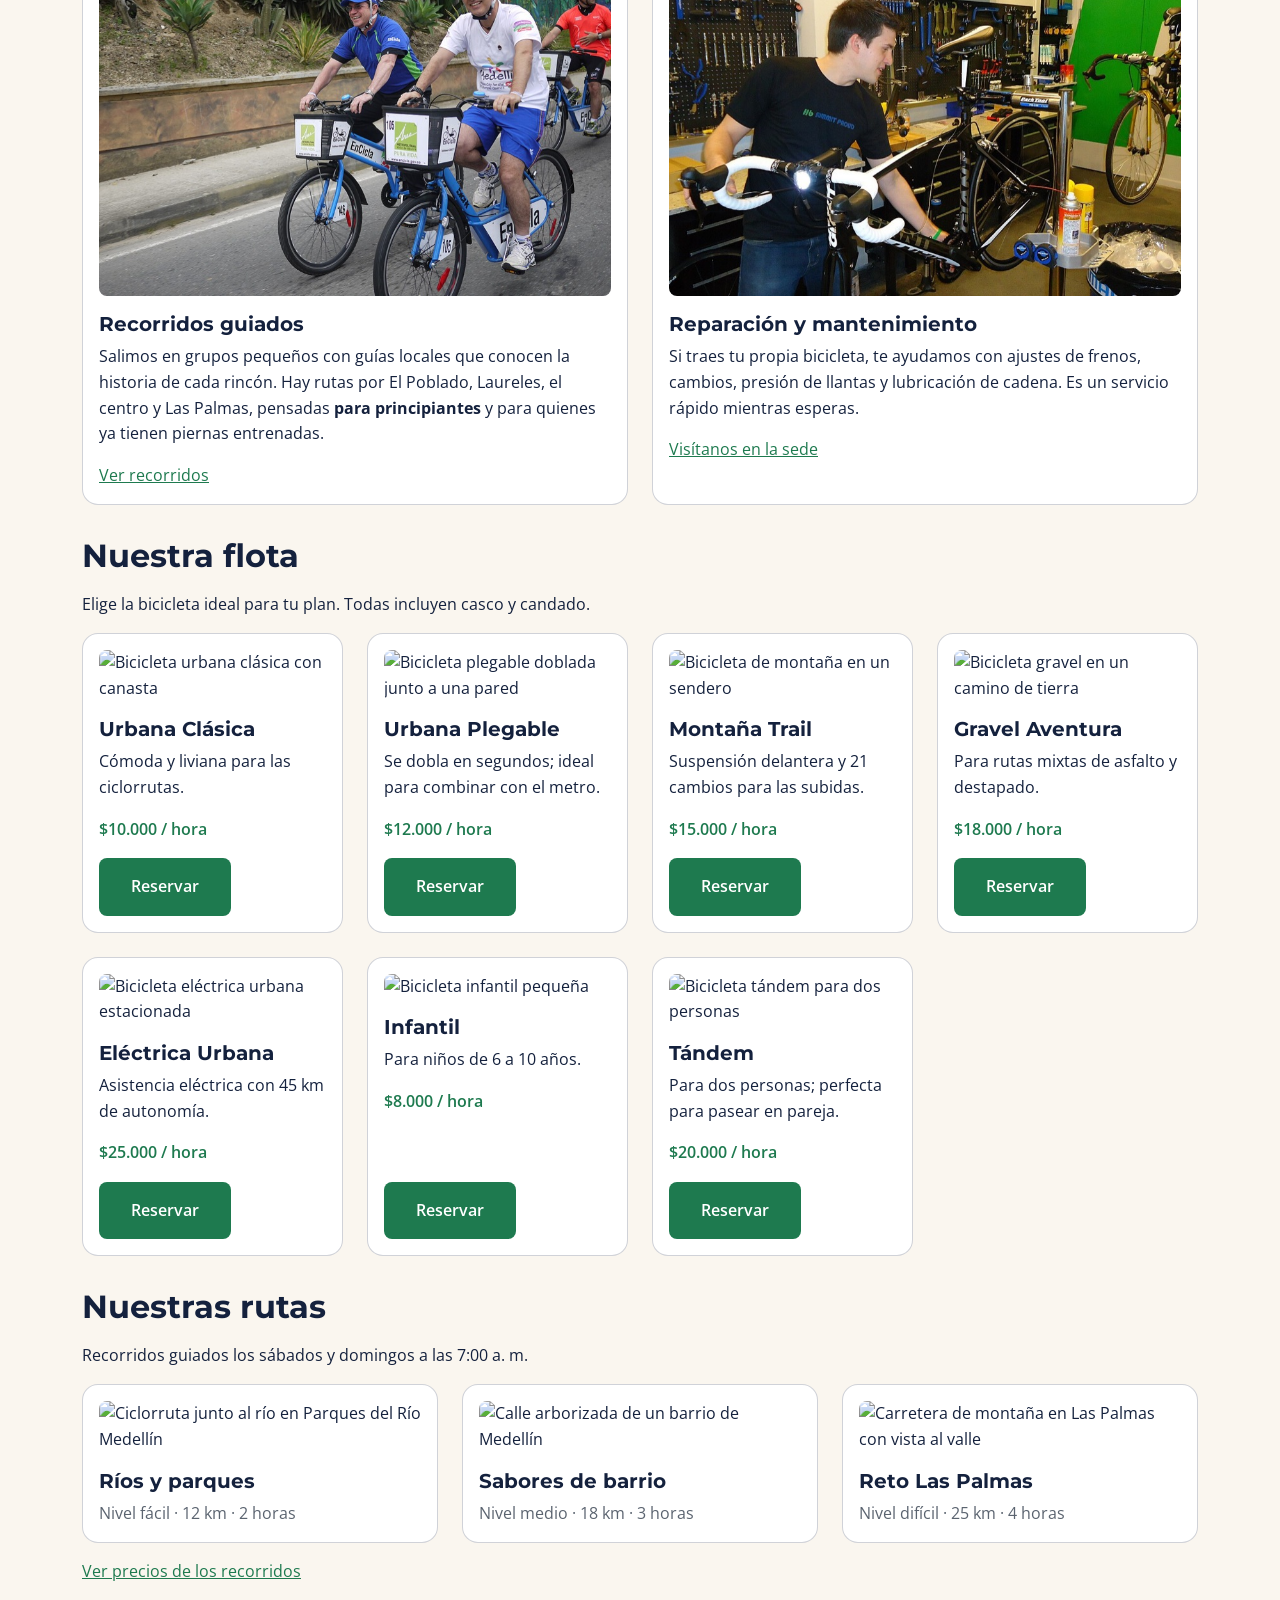
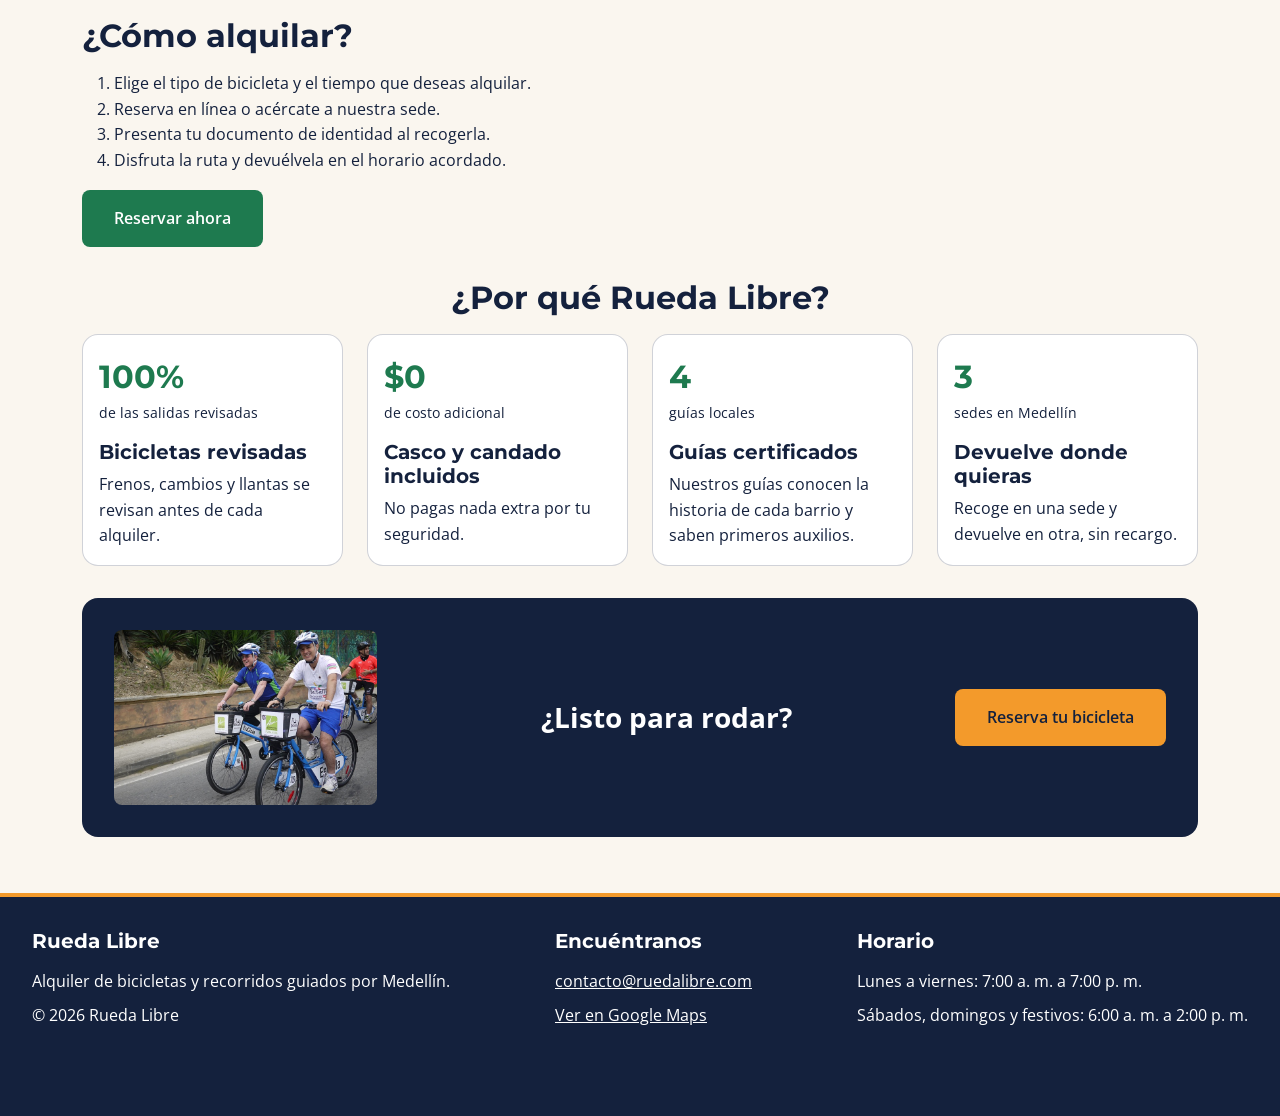
==== commit 6a8a1422: "Semana 2 MiniReto 7: inicio migra a la grilla y utilidades de Bootstrap Co-Authored-By: Claude Opus " ====
--- a/index.html
+++ b/index.html
@@ -5,6 +5,7 @@
     <meta name="viewport" content="width=device-width, initial-scale=1.0">
     <meta name="description" content="Alquiler de bicicletas y recorridos guiados por Medellín. Explora la ciudad sobre dos ruedas con Rueda Libre.">
     <title>Rueda Libre | Alquiler de bicicletas en Medellín</title>
+    <link href="https://cdn.jsdelivr.net/npm/bootstrap@5.3.3/dist/css/bootstrap.min.css" rel="stylesheet" integrity="sha384-QWTKZyjpPEjISv5WaRU9OFeRpok6YctnYmDr5pNlyT2bRjXh0JMhjY6hW+ALEwIH" crossorigin="anonymous">
     <link rel="preconnect" href="https://fonts.googleapis.com">
     <link rel="preconnect" href="https://fonts.gstatic.com" crossorigin>
     <link href="https://fonts.googleapis.com/css2?family=Montserrat:wght@700&family=Open+Sans:wght@400;600&display=swap" rel="stylesheet">
@@ -16,7 +17,7 @@
         <img src="img/logo.jpg" alt="Logo de Rueda Libre" width="56" height="56">
         <h1>Rueda Libre</h1>
     </div>
-    <nav aria-label="Menú principal">
+    <nav>
         <ul id="menu">
             <li><a class="activo" href="index.html">Inicio</a></li>
             <li><a href="paginas/tarifas.html">Tarifas</a></li>
@@ -25,14 +26,18 @@
     </nav>
 </header>
 
-<main>
+<main class="container py-4">
     <section class="portada">
-        <div class="portada-texto">
-            <h2>Alquiler de bicicletas en Medellín</h2>
-            <p>¡Bienvenido a Rueda Libre! Alquilamos bicicletas y organizamos recorridos guiados para que descubras Medellín a tu ritmo: sus barrios, sus parques y sus montañas, sobre dos ruedas.</p>
-            <a class="boton" href="paginas/reservas.html">Reservar ahora</a>
-        </div>
-        <img src="img/portada.jpg" alt="Vista panorámica de Medellín rodeada de montañas">
+        <div class="row align-items-center g-4">
+            <div class="col-12 col-md-6">
+                <h2>Alquiler de bicicletas en Medellín</h2>
+                <p>¡Bienvenido a Rueda Libre! Alquilamos bicicletas y organizamos recorridos guiados para que descubras Medellín a tu ritmo: sus barrios, sus parques y sus montañas, sobre dos ruedas.</p>
+                <a class="boton" href="paginas/reservas.html">Reservar ahora</a>
+            </div>
+            <div class="col-12 col-md-6">
+                <img src="img/portada.jpg" alt="Vista panorámica de Medellín rodeada de montañas">
+            </div>
+        </div>
     </section>
 
     <section>
@@ -43,114 +48,138 @@
     <section>
         <h2>Nuestros servicios</h2>
         <p>Todo lo que necesitas para rodar por la ciudad, en un solo lugar.</p>
-        <div class="grilla">
-
-        <article class="tarjeta">
-            <img src="img/alquiler.jpg" alt="Fila de bicicletas urbanas estacionadas en una ciclorruta de Medellín">
-            <h3>Alquiler de bicicletas</h3>
-            <p>Tenemos bicicletas urbanas y de montaña, revisadas antes de cada salida. Todo alquiler <strong>incluye</strong> casco y candado, para que solo te preocupes por disfrutar el camino.</p>
-            <a href="paginas/tarifas.html#alquiler">Ver tarifas de alquiler</a>
-        </article>
-
-        <article class="tarjeta">
-            <span class="etiqueta-nuevo">Nuevo</span>
-            <img src="img/electrica.jpg" alt="Persona montando una bicicleta eléctrica por la ciudad">
-            <h3>Bicicletas eléctricas</h3>
-            <p>Sube las lomas de Medellín sin quedarte sin aire. Nuestras bicicletas eléctricas te ayudan con cada pedalazo y son ideales para Las Palmas o Santa Elena.</p>
-            <a href="paginas/tarifas.html#alquiler">Ver tarifas de eléctricas</a>
-        </article>
-
-        <article class="tarjeta">
-            <img src="img/recorridos.jpg" alt="Grupo de ciclistas en un recorrido por las calles de Medellín">
-            <h3>Recorridos guiados</h3>
-            <p>Salimos en grupos pequeños con guías locales que conocen la historia de cada rincón. Hay rutas por El Poblado, Laureles, el centro y Las Palmas, pensadas <strong>para principiantes</strong> y para quienes ya tienen piernas entrenadas.</p>
-            <a href="paginas/tarifas.html#recorridos">Ver recorridos</a>
-        </article>
-
-        <article class="tarjeta">
-            <img src="img/taller.jpg" alt="Mecánico ajustando una bicicleta en un taller">
-            <h3>Reparación y mantenimiento</h3>
-            <p>Si traes tu propia bicicleta, te ayudamos con ajustes de frenos, cambios, presión de llantas y lubricación de cadena. Es un servicio rápido mientras esperas.</p>
-            <a href="#encuentranos">Visítanos en la sede</a>
-        </article>
+        <div class="row g-4">
+            <div class="col-12 col-md-6">
+                <article class="tarjeta h-100">
+                    <img src="img/alquiler.jpg" alt="Fila de bicicletas urbanas estacionadas en una ciclorruta de Medellín">
+                    <h3>Alquiler de bicicletas</h3>
+                    <p>Tenemos bicicletas urbanas y de montaña, revisadas antes de cada salida. Todo alquiler <strong>incluye</strong> casco y candado, para que solo te preocupes por disfrutar el camino.</p>
+                    <a href="paginas/tarifas.html#alquiler">Ver tarifas de alquiler</a>
+                </article>
+            </div>
+            <div class="col-12 col-md-6">
+                <article class="tarjeta h-100">
+                    <span class="etiqueta-nuevo">Nuevo</span>
+                    <img src="img/electrica.jpg" alt="Persona montando una bicicleta eléctrica por la ciudad">
+                    <h3>Bicicletas eléctricas</h3>
+                    <p>Sube las lomas de Medellín sin quedarte sin aire. Nuestras bicicletas eléctricas te ayudan con cada pedalazo y son ideales para Las Palmas o Santa Elena.</p>
+                    <a href="paginas/tarifas.html#alquiler">Ver tarifas de eléctricas</a>
+                </article>
+            </div>
+            <div class="col-12 col-md-6">
+                <article class="tarjeta h-100">
+                    <img src="img/recorridos.jpg" alt="Grupo de ciclistas en un recorrido por las calles de Medellín">
+                    <h3>Recorridos guiados</h3>
+                    <p>Salimos en grupos pequeños con guías locales que conocen la historia de cada rincón. Hay rutas por El Poblado, Laureles, el centro y Las Palmas, pensadas <strong>para principiantes</strong> y para quienes ya tienen piernas entrenadas.</p>
+                    <a href="paginas/tarifas.html#recorridos">Ver recorridos</a>
+                </article>
+            </div>
+            <div class="col-12 col-md-6">
+                <article class="tarjeta h-100">
+                    <img src="img/taller.jpg" alt="Mecánico ajustando una bicicleta en un taller">
+                    <h3>Reparación y mantenimiento</h3>
+                    <p>Si traes tu propia bicicleta, te ayudamos con ajustes de frenos, cambios, presión de llantas y lubricación de cadena. Es un servicio rápido mientras esperas.</p>
+                    <a href="#encuentranos">Visítanos en la sede</a>
+                </article>
+            </div>
         </div>
     </section>
 
     <section>
         <h2>Nuestra flota</h2>
         <p>Elige la bicicleta ideal para tu plan. Todas incluyen casco y candado.</p>
-        <div class="grilla">
-            <article class="tarjeta">
-                <img src="img/flota-urbana.jpg" alt="Bicicleta urbana clásica con canasta">
-                <h3>Urbana Clásica</h3>
-                <p>Cómoda y liviana para las ciclorrutas.</p>
-                <p class="precio">$10.000 / hora</p>
-                <a class="boton" href="paginas/reservas.html">Reservar</a>
-            </article>
-            <article class="tarjeta">
-                <img src="img/flota-plegable.jpg" alt="Bicicleta plegable doblada junto a una pared">
-                <h3>Urbana Plegable</h3>
-                <p>Se dobla en segundos; ideal para combinar con el metro.</p>
-                <p class="precio">$12.000 / hora</p>
-                <a class="boton" href="paginas/reservas.html">Reservar</a>
-            </article>
-            <article class="tarjeta">
-                <img src="img/flota-montana.jpg" alt="Bicicleta de montaña en un sendero">
-                <h3>Montaña Trail</h3>
-                <p>Suspensión delantera y 21 cambios para las subidas.</p>
-                <p class="precio">$15.000 / hora</p>
-                <a class="boton" href="paginas/reservas.html">Reservar</a>
-            </article>
-            <article class="tarjeta">
-                <img src="img/flota-gravel.jpg" alt="Bicicleta gravel en un camino de tierra">
-                <h3>Gravel Aventura</h3>
-                <p>Para rutas mixtas de asfalto y destapado.</p>
-                <p class="precio">$18.000 / hora</p>
-                <a class="boton" href="paginas/reservas.html">Reservar</a>
-            </article>
-            <article class="tarjeta">
-                <img src="img/flota-electrica.jpg" alt="Bicicleta eléctrica urbana estacionada">
-                <h3>Eléctrica Urbana</h3>
-                <p>Asistencia eléctrica con 45 km de autonomía.</p>
-                <p class="precio">$25.000 / hora</p>
-                <a class="boton" href="paginas/reservas.html">Reservar</a>
-            </article>
-            <article class="tarjeta">
-                <img src="img/flota-infantil.jpg" alt="Bicicleta infantil pequeña">
-                <h3>Infantil</h3>
-                <p>Para niños de 6 a 10 años.</p>
-                <p class="precio">$8.000 / hora</p>
-                <a class="boton" href="paginas/reservas.html">Reservar</a>
-            </article>
-            <article class="tarjeta">
-                <img src="img/flota-tandem.jpg" alt="Bicicleta tándem para dos personas">
-                <h3>Tándem</h3>
-                <p>Para dos personas; perfecta para pasear en pareja.</p>
-                <p class="precio">$20.000 / hora</p>
-                <a class="boton" href="paginas/reservas.html">Reservar</a>
-            </article>
+        <div class="row g-4">
+            <div class="col-12 col-sm-6 col-lg-4 col-xl-3">
+                <article class="tarjeta h-100 d-flex flex-column">
+                    <img src="img/flota-urbana.jpg" alt="Bicicleta urbana clásica con canasta">
+                    <h3>Urbana Clásica</h3>
+                    <p>Cómoda y liviana para las ciclorrutas.</p>
+                    <p class="precio">$10.000 / hora</p>
+                    <a class="boton mt-auto align-self-start" href="paginas/reservas.html">Reservar</a>
+                </article>
+            </div>
+            <div class="col-12 col-sm-6 col-lg-4 col-xl-3">
+                <article class="tarjeta h-100 d-flex flex-column">
+                    <img src="img/flota-plegable.jpg" alt="Bicicleta plegable doblada junto a una pared">
+                    <h3>Urbana Plegable</h3>
+                    <p>Se dobla en segundos; ideal para combinar con el metro.</p>
+                    <p class="precio">$12.000 / hora</p>
+                    <a class="boton mt-auto align-self-start" href="paginas/reservas.html">Reservar</a>
+                </article>
+            </div>
+            <div class="col-12 col-sm-6 col-lg-4 col-xl-3">
+                <article class="tarjeta h-100 d-flex flex-column">
+                    <img src="img/flota-montana.jpg" alt="Bicicleta de montaña en un sendero">
+                    <h3>Montaña Trail</h3>
+                    <p>Suspensión delantera y 21 cambios para las subidas.</p>
+                    <p class="precio">$15.000 / hora</p>
+                    <a class="boton mt-auto align-self-start" href="paginas/reservas.html">Reservar</a>
+                </article>
+            </div>
+            <div class="col-12 col-sm-6 col-lg-4 col-xl-3">
+                <article class="tarjeta h-100 d-flex flex-column">
+                    <img src="img/flota-gravel.jpg" alt="Bicicleta gravel en un camino de tierra">
+                    <h3>Gravel Aventura</h3>
+                    <p>Para rutas mixtas de asfalto y destapado.</p>
+                    <p class="precio">$18.000 / hora</p>
+                    <a class="boton mt-auto align-self-start" href="paginas/reservas.html">Reservar</a>
+                </article>
+            </div>
+            <div class="col-12 col-sm-6 col-lg-4 col-xl-3">
+                <article class="tarjeta h-100 d-flex flex-column">
+                    <img src="img/flota-electrica.jpg" alt="Bicicleta eléctrica urbana estacionada">
+                    <h3>Eléctrica Urbana</h3>
+                    <p>Asistencia eléctrica con 45 km de autonomía.</p>
+                    <p class="precio">$25.000 / hora</p>
+                    <a class="boton mt-auto align-self-start" href="paginas/reservas.html">Reservar</a>
+                </article>
+            </div>
+            <div class="col-12 col-sm-6 col-lg-4 col-xl-3">
+                <article class="tarjeta h-100 d-flex flex-column">
+                    <img src="img/flota-infantil.jpg" alt="Bicicleta infantil pequeña">
+                    <h3>Infantil</h3>
+                    <p>Para niños de 6 a 10 años.</p>
+                    <p class="precio">$8.000 / hora</p>
+                    <a class="boton mt-auto align-self-start" href="paginas/reservas.html">Reservar</a>
+                </article>
+            </div>
+            <div class="col-12 col-sm-6 col-lg-4 col-xl-3">
+                <article class="tarjeta h-100 d-flex flex-column">
+                    <img src="img/flota-tandem.jpg" alt="Bicicleta tándem para dos personas">
+                    <h3>Tándem</h3>
+                    <p>Para dos personas; perfecta para pasear en pareja.</p>
+                    <p class="precio">$20.000 / hora</p>
+                    <a class="boton mt-auto align-self-start" href="paginas/reservas.html">Reservar</a>
+                </article>
+            </div>
         </div>
     </section>
 
     <section>
         <h2>Nuestras rutas</h2>
         <p>Recorridos guiados los sábados y domingos a las 7:00 a. m.</p>
-        <div class="rutas">
-            <article class="tarjeta">
-                <img src="img/ruta-rios.jpg" alt="Ciclorruta junto al río en Parques del Río Medellín">
-                <h3>Ríos y parques</h3>
-                <p class="nivel">Nivel fácil · 12 km · 2 horas</p>
-            </article>
-            <article class="tarjeta">
-                <img src="img/ruta-barrio.jpg" alt="Calle arborizada de un barrio de Medellín">
-                <h3>Sabores de barrio</h3>
-                <p class="nivel">Nivel medio · 18 km · 3 horas</p>
-            </article>
-            <article class="tarjeta">
-                <img src="img/ruta-palmas.jpg" alt="Carretera de montaña en Las Palmas con vista al valle">
-                <h3>Reto Las Palmas</h3>
-                <p class="nivel">Nivel difícil · 25 km · 4 horas</p>
-            </article>
+        <div class="row g-4 mb-3">
+            <div class="col-12 col-md-4">
+                <article class="tarjeta h-100">
+                    <img src="img/ruta-rios.jpg" alt="Ciclorruta junto al río en Parques del Río Medellín">
+                    <h3>Ríos y parques</h3>
+                    <p class="nivel">Nivel fácil · 12 km · 2 horas</p>
+                </article>
+            </div>
+            <div class="col-12 col-md-4">
+                <article class="tarjeta h-100">
+                    <img src="img/ruta-barrio.jpg" alt="Calle arborizada de un barrio de Medellín">
+                    <h3>Sabores de barrio</h3>
+                    <p class="nivel">Nivel medio · 18 km · 3 horas</p>
+                </article>
+            </div>
+            <div class="col-12 col-md-4">
+                <article class="tarjeta h-100">
+                    <img src="img/ruta-palmas.jpg" alt="Carretera de montaña en Las Palmas con vista al valle">
+                    <h3>Reto Las Palmas</h3>
+                    <p class="nivel">Nivel difícil · 25 km · 4 horas</p>
+                </article>
+            </div>
         </div>
         <a href="paginas/tarifas.html#recorridos">Ver precios de los recorridos</a>
     </section>
@@ -167,12 +196,47 @@
     </section>
 
     <section>
-        <h2>Beneficios de alquilar con nosotros</h2>
-        <ul>
-            <li>Bicicletas revisadas antes de cada uso.</li>
-            <li>Casco y candado incluidos sin costo adicional.</li>
-            <li>Atención personalizada y recomendaciones de rutas.</li>
-        </ul>
+        <h2 class="text-center">¿Por qué Rueda Libre?</h2>
+        <div class="row g-4">
+            <div class="col-12 col-md-6 col-lg-3">
+                <article class="tarjeta h-100">
+                    <p class="dato mb-0">100%</p>
+                    <p class="small">de las salidas revisadas</p>
+                    <h3>Bicicletas revisadas</h3>
+                    <p class="mb-0">Frenos, cambios y llantas se revisan antes de cada alquiler.</p>
+                </article>
+            </div>
+            <div class="col-12 col-md-6 col-lg-3">
+                <article class="tarjeta h-100">
+                    <p class="dato mb-0">$0</p>
+                    <p class="small">de costo adicional</p>
+                    <h3>Casco y candado incluidos</h3>
+                    <p class="mb-0">No pagas nada extra por tu seguridad.</p>
+                </article>
+            </div>
+            <div class="col-12 col-md-6 col-lg-3">
+                <article class="tarjeta h-100">
+                    <p class="dato mb-0">4</p>
+                    <p class="small">guías locales</p>
+                    <h3>Guías certificados</h3>
+                    <p class="mb-0">Nuestros guías conocen la historia de cada barrio y saben primeros auxilios.</p>
+                </article>
+            </div>
+            <div class="col-12 col-md-6 col-lg-3">
+                <article class="tarjeta h-100">
+                    <p class="dato mb-0">3</p>
+                    <p class="small">sedes en Medellín</p>
+                    <h3>Devuelve donde quieras</h3>
+                    <p class="mb-0">Recoge en una sede y devuelve en otra, sin recargo.</p>
+                </article>
+            </div>
+        </div>
+    </section>
+
+    <section class="franja d-flex flex-column flex-md-row justify-content-between align-items-center gap-4">
+        <img class="d-none d-md-block w-25" src="img/recorridos.jpg" alt="">
+        <p class="fs-3 fw-bold text-center text-md-start mb-0">¿Listo para rodar?</p>
+        <a class="boton" href="paginas/reservas.html">Reserva tu bicicleta</a>
     </section>
 </main>
 
@@ -197,5 +261,6 @@
 <a class="whatsapp" href="https://wa.me/573000000000" target="_blank" rel="noopener">
     <img src="img/whatsapp.png" alt="Escríbenos por WhatsApp" width="48" height="48">
 </a>
+<script src="https://cdn.jsdelivr.net/npm/bootstrap@5.3.3/dist/js/bootstrap.bundle.min.js" integrity="sha384-YvpcrYf0tY3lHB60NNkmXc5s9fDVZLESaAA55NDzOxhy9GkcIdslK1eN7N6jIeHz" crossorigin="anonymous"></script>
 </body>
 </html>
--- a/css/styles.css
+++ b/css/styles.css
@@ -1,5 +1,3 @@
-
-
 :root {
   /* Tipografías */
   --fuente-principal: "Open Sans", Arial, sans-serif;
@@ -54,6 +52,10 @@
   line-height: 1.2;
 }
 
+h2 {
+  margin-bottom: var(--espacio-mediano);
+}
+
 a {
   color: var(--verde-ruta);
 }
@@ -80,7 +82,8 @@
 /* Sobre fondos oscuros el contorno azul no se ve: se usa naranja (7.2:1) */
 header a:focus,
 footer a:focus,
-.portada a:focus {
+.portada a:focus,
+.franja a:focus {
   outline-color: var(--naranja-pedal);
 }
 
@@ -88,34 +91,30 @@
 main {
   max-width: 72rem;
   margin: 0 auto;
-  padding: var(--espacio-grande) var(--espacio-mediano);
+  padding: var(--espacio-mediano);
 }
 
 main section {
   margin-bottom: var(--espacio-grande);
 }
 
-/* Textos sueltos con un ancho cómodo de lectura */
 main section > p {
   max-width: 45rem;
 }
 
 
 /* ---------- 3. ENCABEZADO Y NAVEGACIÓN ---------- */
-/* Semana 2 · MiniReto 1: nombre en un extremo y menú en el otro (Flexbox) */
 header {
   display: flex;
-  justify-content: space-between;
+  flex-direction: column;
   align-items: center;
-  flex-wrap: wrap;
   gap: var(--espacio-mediano);
   background-color: var(--azul-noche);
   color: var(--blanco);
-  padding: var(--espacio-mediano) var(--espacio-grande);
+  padding: var(--espacio-mediano);
   border-bottom: 4px solid var(--naranja-pedal);
 }
 
-/* Logo y nombre en fila, centrados verticalmente entre sí */
 .marca {
   display: flex;
   align-items: center;
@@ -132,10 +131,10 @@
   font-size: 1.75rem;
 }
 
-/* Menú: contenedor flexible; el gap reemplaza los márgenes y el inline-block de la semana 1 */
 #menu {
   display: flex;
   flex-wrap: wrap;
+  justify-content: center;
   gap: var(--espacio-pequeno);
   list-style: none;
   padding: 0;
@@ -145,7 +144,7 @@
 /* Regla del compañero (MiniReto 10) adaptada a la paleta */
 #menu a {
   display: inline-block;
-  padding: var(--espacio-pequeno) var(--espacio-grande);
+  padding: var(--espacio-pequeno) var(--espacio-mediano);
   border: 2px solid var(--blanco);
   border-radius: var(--radio-pequeno);
   color: var(--blanco);
@@ -174,21 +173,17 @@
 
 /* ---------- 4. COMPONENTES ---------- */
 
-/* Portada · Semana 2 MiniReto 3: dos columnas con Grid, texto centrado verticalmente */
 .portada {
-  display: grid;
-  grid-template-columns: 1fr 1fr;
-  align-items: center;
-  gap: var(--espacio-grande);
   min-height: 60vh;
-  padding: var(--espacio-grande);
+  margin-bottom: var(--espacio-grande);
+  padding: var(--espacio-grande) var(--espacio-mediano);
   border-radius: var(--radio);
   background-color: var(--azul-noche);
   color: var(--blanco);
 }
 
 .portada h2 {
-  font-size: 2.25rem;
+  font-size: 1.75rem;
   margin-top: 0;
 }
 
@@ -202,18 +197,6 @@
   border-radius: var(--radio-pequeno);
 }
 
-/* Galería de rutas: tres tarjetas en una fila (Grid) */
-.rutas {
-  display: grid;
-  grid-template-columns: repeat(3, 1fr);
-  gap: var(--espacio-grande);
-  margin-bottom: var(--espacio-mediano);
-}
-
-.rutas .tarjeta {
-  margin-bottom: 0;
-}
-
 .nivel {
   margin: 0;
   color: var(--gris-asfalto);
@@ -222,7 +205,6 @@
 /* Tarjetas de servicios */
 .tarjeta {
   position: relative;
-  margin-bottom: var(--espacio-grande);
   padding: var(--espacio-mediano);
   border: 1px solid var(--borde);
   border-radius: var(--radio);
@@ -236,28 +218,7 @@
 
 .tarjeta h3 {
   margin: var(--espacio-mediano) 0 var(--espacio-pequeno);
-}
-
-/* Semana 2 · MiniReto 2: cuadrícula que se adapta sola (Grid, sin media queries) */
-.grilla {
-  display: grid;
-  grid-template-columns: repeat(auto-fit, minmax(16rem, 1fr));
-  gap: var(--espacio-grande);
-}
-
-/* Dentro de la grilla, cada tarjeta acomoda su contenido en columna (Flexbox) */
-.grilla .tarjeta {
-  display: flex;
-  flex-direction: column;
-  justify-content: flex-start;
-  margin-bottom: 0;
-}
-
-/* margin-top: auto empuja el enlace al final de la tarjeta,
-   aunque las descripciones tengan largos distintos */
-.grilla .tarjeta > a:last-child {
-  margin-top: auto;
-  align-self: flex-start;
+  font-size: 1.25rem;
 }
 
 .precio {
@@ -298,19 +259,40 @@
   color: var(--azul-noche);
 }
 
-/* En la portada (fondo azul) el botón va en naranja */
-.portada .boton {
+/* En la portada y la franja (fondo azul) el botón va en naranja */
+.portada .boton,
+.franja .boton {
   background-color: var(--naranja-pedal);
   color: var(--azul-noche);
 }
 
-.portada .boton:hover {
-  background-color: var(--blanco);
+.portada .boton:hover,
+.franja .boton:hover {
+  background-color: var(--blanco);
+}
+
+.dato {
+  font-family: var(--fuente-secundaria);
+  font-size: 2rem;
+  font-weight: 700;
+  color: var(--verde-ruta);
+}
+
+.franja {
+  padding: var(--espacio-grande);
+  border-radius: var(--radio);
+  background-color: var(--azul-noche);
+  color: var(--blanco);
+}
+
+.franja img {
+  border-radius: var(--radio-pequeno);
 }
 
 /* Tablas */
 table {
   width: 100%;
+  font-size: 0.8125rem;
   border-collapse: collapse;
   margin: var(--espacio-mediano) 0;
   background-color: var(--blanco);
@@ -325,7 +307,7 @@
 th,
 td {
   border: 1px solid var(--borde);
-  padding: var(--espacio-pequeno) var(--espacio-mediano);
+  padding: var(--espacio-xs);
   text-align: left;
 }
 
@@ -346,27 +328,28 @@
 
 /* ---------- 5. FORMULARIO ---------- */
 
-/* Semana 2 · MiniReto 3: formulario e información de contacto en proporción 2:1 (Grid) */
+/* lo usa reservas.html */
 .reservas {
   display: grid;
-  grid-template-columns: 2fr 1fr;
+  grid-template-columns: 1fr;
   align-items: start;
   gap: var(--espacio-grande);
 }
 
-/* Dos campos cortos en la misma fila (Grid) */
+/* lo usa reservas.html */
 .fila {
   display: grid;
-  grid-template-columns: 1fr 1fr;
+  grid-template-columns: 1fr;
   gap: var(--espacio-mediano);
 }
 
 .reservas aside h3 {
   margin-bottom: var(--espacio-pequeno);
 }
+
 fieldset {
   margin: 0 0 var(--espacio-grande);
-  padding: var(--espacio-grande);
+  padding: var(--espacio-mediano);
   border: 1px solid var(--borde);
   border-radius: var(--radio);
   background-color: var(--blanco);
@@ -443,16 +426,16 @@
 
 
 /* ---------- 6. PIE DE PÁGINA ---------- */
-/* Semana 2 · MiniReto 1: tres bloques en fila, alineados por arriba (Flexbox) */
 footer {
   display: flex;
+  flex-direction: column;
   justify-content: space-between;
   align-items: flex-start;
   flex-wrap: wrap;
   gap: var(--espacio-grande);
   background-color: var(--azul-noche);
   color: var(--blanco);
-  padding: var(--espacio-grande) var(--espacio-grande) var(--espacio-xl);
+  padding: var(--espacio-grande) var(--espacio-mediano) var(--espacio-xl);
   border-top: 4px solid var(--naranja-pedal);
 }
 
@@ -494,3 +477,66 @@
 .whatsapp:hover {
   border-color: var(--verde-ruta);
 }
+
+
+/* ---------- 8. RESPONSIVE ---------- */
+
+/* Tablet: desde 768px */
+@media (min-width: 768px) {
+  header {
+    flex-direction: row;
+    justify-content: space-between;
+    padding: var(--espacio-mediano) var(--espacio-grande);
+  }
+
+  #menu a {
+    padding: var(--espacio-pequeno) var(--espacio-grande);
+  }
+
+  main {
+    padding: var(--espacio-grande);
+  }
+
+  .portada {
+    padding: var(--espacio-grande);
+  }
+
+  /* lo usa reservas.html */
+.reservas {
+    grid-template-columns: 2fr 1fr;
+  }
+
+  /* lo usa reservas.html */
+.fila {
+    grid-template-columns: 1fr 1fr;
+  }
+
+  fieldset {
+    padding: var(--espacio-grande);
+  }
+
+  table {
+    font-size: 1rem;
+  }
+
+  th,
+  td {
+    padding: var(--espacio-pequeno) var(--espacio-mediano);
+  }
+
+  footer {
+    flex-direction: row;
+    padding: var(--espacio-grande) var(--espacio-grande) var(--espacio-xl);
+  }
+}
+
+/* Escritorio: desde 1200px */
+@media (min-width: 1200px) {
+  .portada {
+    padding: var(--espacio-xl) var(--espacio-grande);
+  }
+
+  .portada h2 {
+    font-size: 2.75rem;
+  }
+}
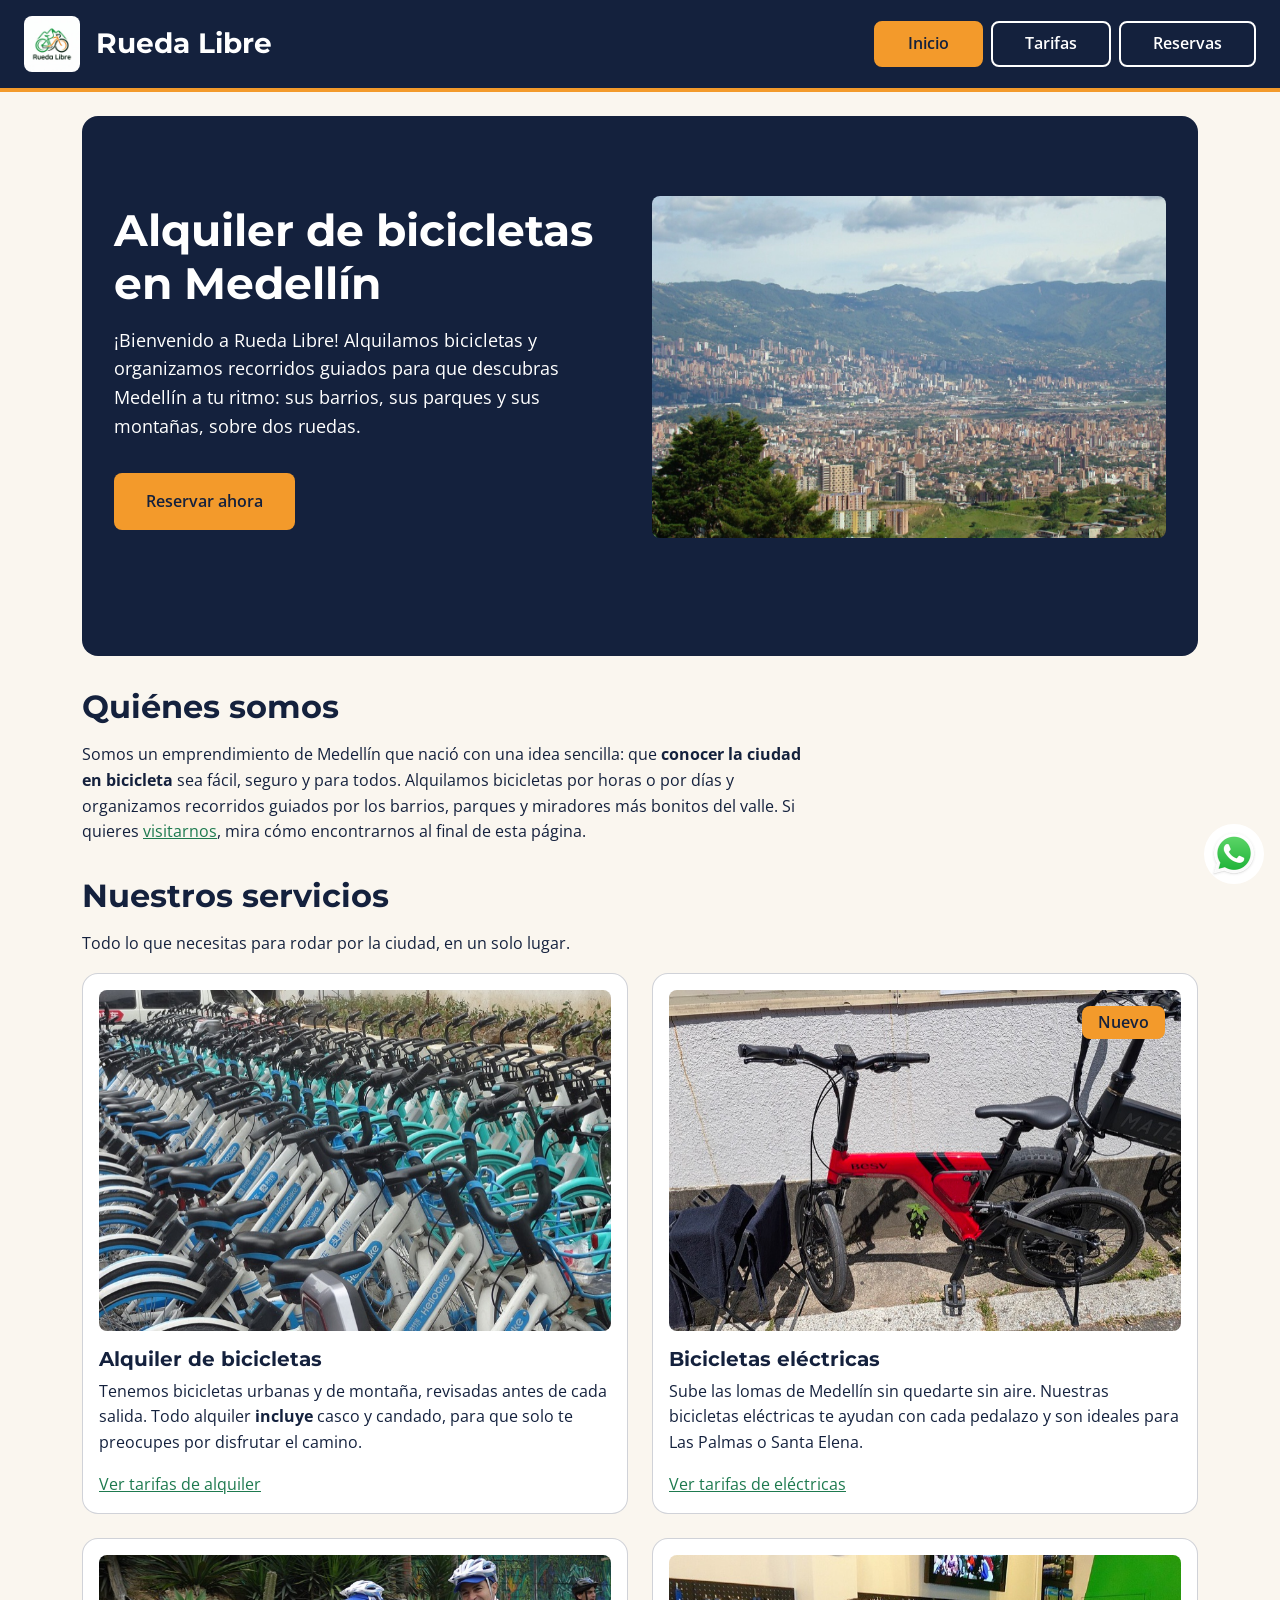
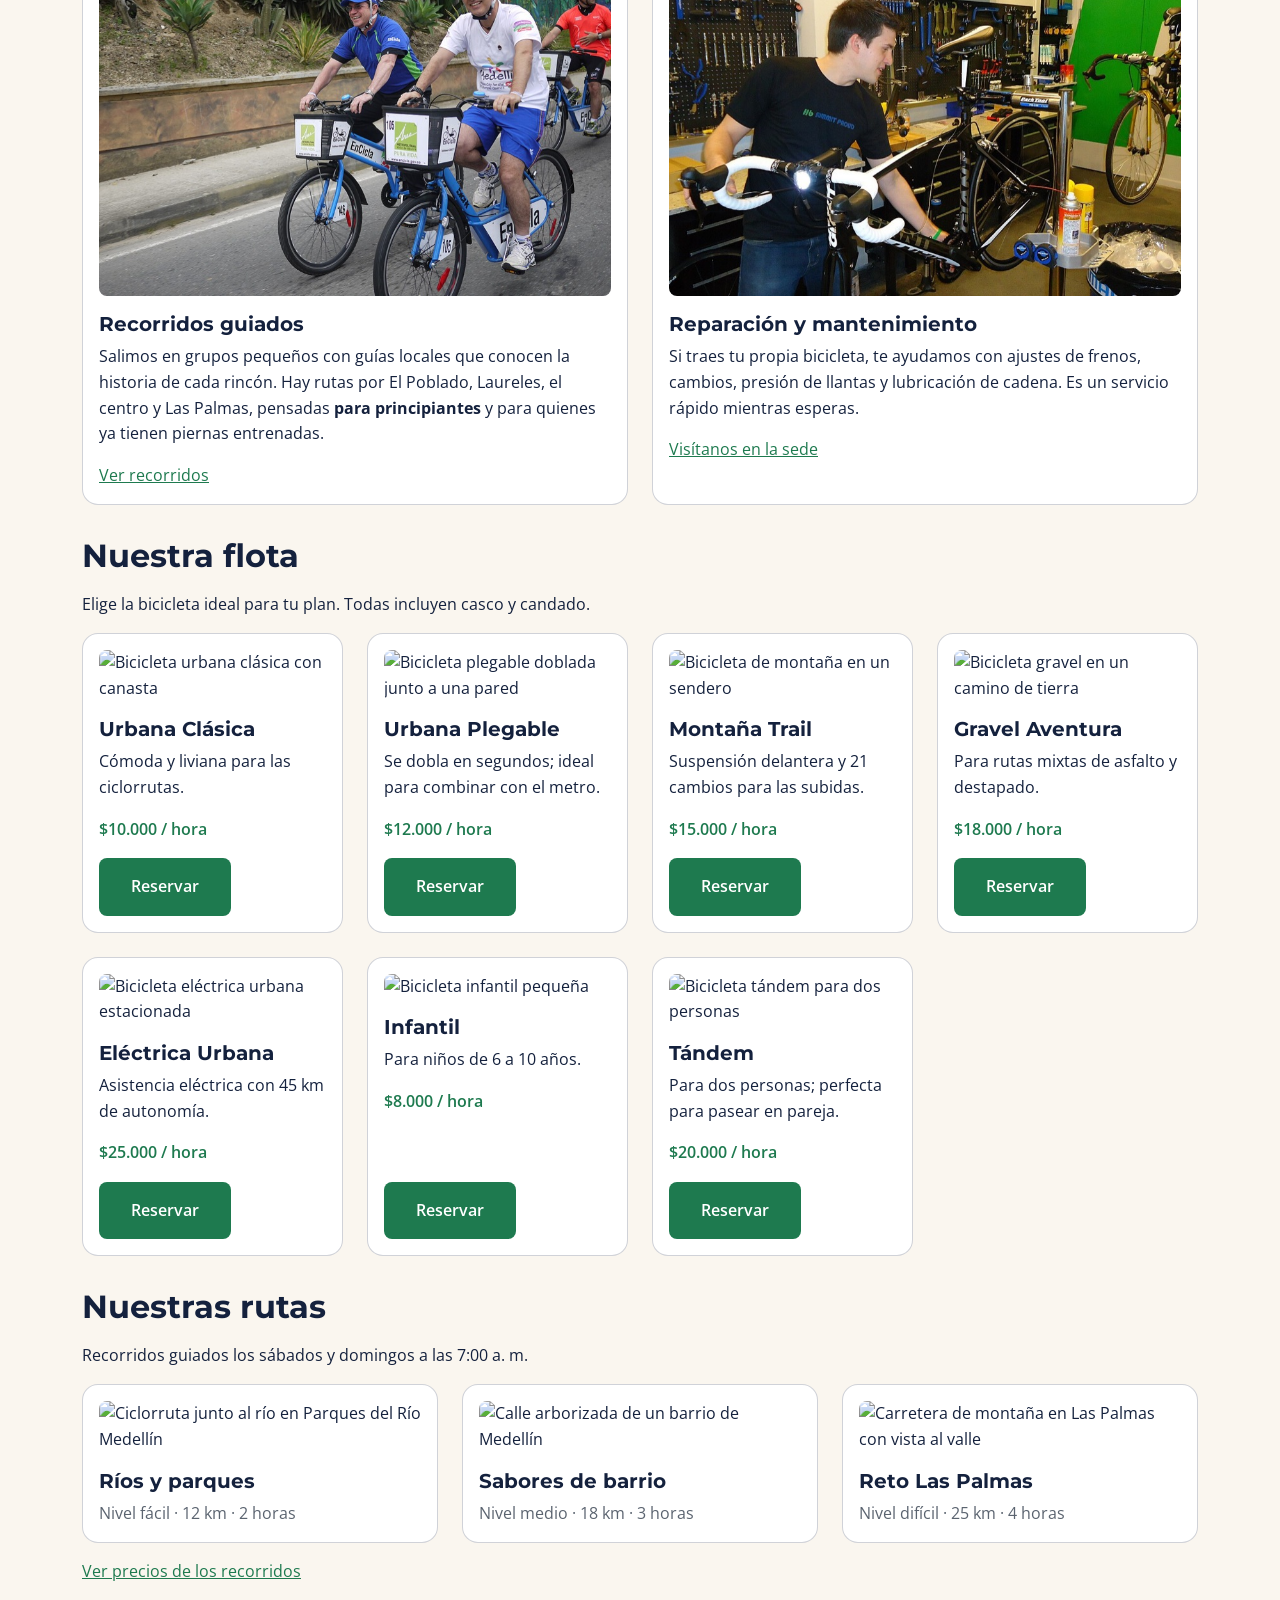
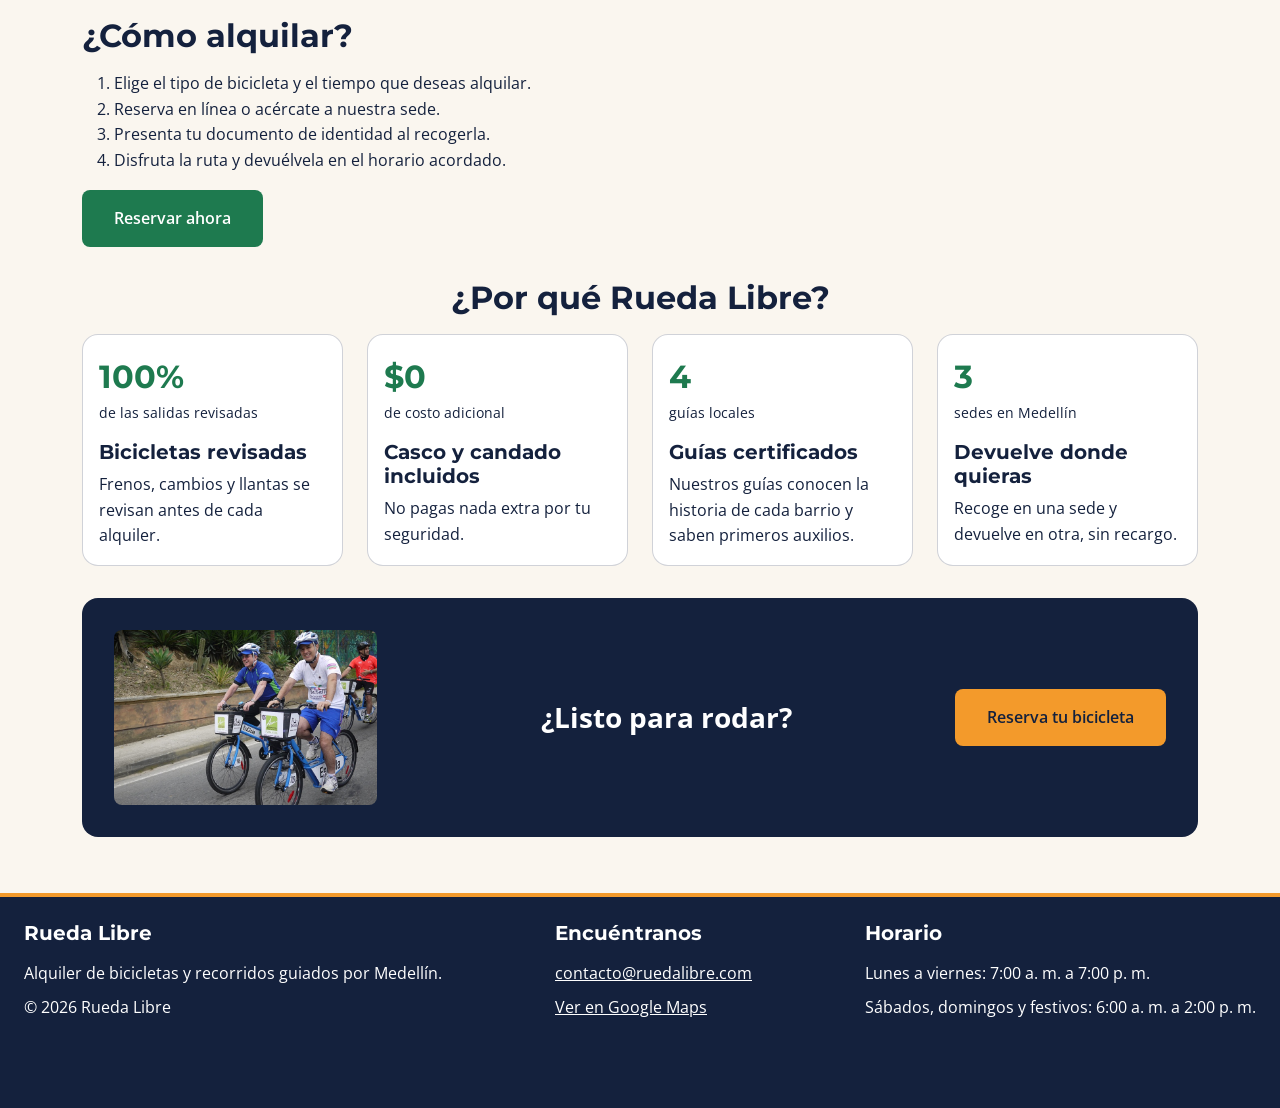
==== commit 8e60d380: "Semana 2 MiniReto 8: tarifas y reservas en Bootstrap, styles.css solo identidad Co-Authored-By: Clau" ====
--- a/index.html
+++ b/index.html
@@ -12,13 +12,13 @@
     <link rel="stylesheet" href="css/styles.css">
 </head>
 <body>
-<header>
-    <div class="marca">
+<header class="d-flex flex-column flex-md-row justify-content-between align-items-center gap-3 px-3 px-md-4 py-3">
+    <div class="marca d-flex align-items-center gap-3">
         <img src="img/logo.jpg" alt="Logo de Rueda Libre" width="56" height="56">
         <h1>Rueda Libre</h1>
     </div>
     <nav>
-        <ul id="menu">
+        <ul id="menu" class="d-flex flex-wrap justify-content-center gap-2 list-unstyled m-0 p-0">
             <li><a class="activo" href="index.html">Inicio</a></li>
             <li><a href="paginas/tarifas.html">Tarifas</a></li>
             <li><a href="paginas/reservas.html">Reservas</a></li>
@@ -240,7 +240,7 @@
     </section>
 </main>
 
-<footer>
+<footer class="d-flex flex-column flex-md-row justify-content-between align-items-start gap-4 px-3 px-md-4 pt-4">
     <div class="pie-bloque">
         <h2>Rueda Libre</h2>
         <p>Alquiler de bicicletas y recorridos guiados por Medellín.</p>
--- a/css/styles.css
+++ b/css/styles.css
@@ -87,13 +87,6 @@
   outline-color: var(--naranja-pedal);
 }
 
-/* Contenido principal: una sola columna centrada */
-main {
-  max-width: 72rem;
-  margin: 0 auto;
-  padding: var(--espacio-mediano);
-}
-
 main section {
   margin-bottom: var(--espacio-grande);
 }
@@ -105,20 +98,9 @@
 
 /* ---------- 3. ENCABEZADO Y NAVEGACIÓN ---------- */
 header {
-  display: flex;
-  flex-direction: column;
-  align-items: center;
-  gap: var(--espacio-mediano);
   background-color: var(--azul-noche);
   color: var(--blanco);
-  padding: var(--espacio-mediano);
   border-bottom: 4px solid var(--naranja-pedal);
-}
-
-.marca {
-  display: flex;
-  align-items: center;
-  gap: var(--espacio-mediano);
 }
 
 .marca img {
@@ -129,16 +111,6 @@
 .marca h1 {
   margin: 0;
   font-size: 1.75rem;
-}
-
-#menu {
-  display: flex;
-  flex-wrap: wrap;
-  justify-content: center;
-  gap: var(--espacio-pequeno);
-  list-style: none;
-  padding: 0;
-  margin: 0;
 }
 
 /* Regla del compañero (MiniReto 10) adaptada a la paleta */
@@ -299,6 +271,7 @@
 }
 
 caption {
+  caption-side: top;
   text-align: left;
   color: var(--gris-asfalto);
   margin-bottom: var(--espacio-pequeno);
@@ -328,22 +301,12 @@
 
 /* ---------- 5. FORMULARIO ---------- */
 
-/* lo usa reservas.html */
-.reservas {
-  display: grid;
-  grid-template-columns: 1fr;
-  align-items: start;
-  gap: var(--espacio-grande);
-}
-
-/* lo usa reservas.html */
-.fila {
-  display: grid;
-  grid-template-columns: 1fr;
-  gap: var(--espacio-mediano);
-}
-
-.reservas aside h3 {
+aside h2 {
+  font-size: 1.5rem;
+}
+
+aside h3 {
+  font-size: 1.125rem;
   margin-bottom: var(--espacio-pequeno);
 }
 
@@ -356,6 +319,9 @@
 }
 
 legend {
+  float: none;
+  width: auto;
+  font-size: 1.125rem;
   padding: 0 var(--espacio-pequeno);
   font-family: var(--fuente-secundaria);
   font-weight: 700;
@@ -427,15 +393,9 @@
 
 /* ---------- 6. PIE DE PÁGINA ---------- */
 footer {
-  display: flex;
-  flex-direction: column;
-  justify-content: space-between;
-  align-items: flex-start;
-  flex-wrap: wrap;
-  gap: var(--espacio-grande);
   background-color: var(--azul-noche);
   color: var(--blanco);
-  padding: var(--espacio-grande) var(--espacio-mediano) var(--espacio-xl);
+  padding-bottom: var(--espacio-xl);
   border-top: 4px solid var(--naranja-pedal);
 }
 
@@ -483,32 +443,12 @@
 
 /* Tablet: desde 768px */
 @media (min-width: 768px) {
-  header {
-    flex-direction: row;
-    justify-content: space-between;
-    padding: var(--espacio-mediano) var(--espacio-grande);
-  }
-
   #menu a {
     padding: var(--espacio-pequeno) var(--espacio-grande);
   }
 
-  main {
-    padding: var(--espacio-grande);
-  }
-
   .portada {
     padding: var(--espacio-grande);
-  }
-
-  /* lo usa reservas.html */
-.reservas {
-    grid-template-columns: 2fr 1fr;
-  }
-
-  /* lo usa reservas.html */
-.fila {
-    grid-template-columns: 1fr 1fr;
   }
 
   fieldset {
@@ -522,11 +462,6 @@
   th,
   td {
     padding: var(--espacio-pequeno) var(--espacio-mediano);
-  }
-
-  footer {
-    flex-direction: row;
-    padding: var(--espacio-grande) var(--espacio-grande) var(--espacio-xl);
   }
 }
 
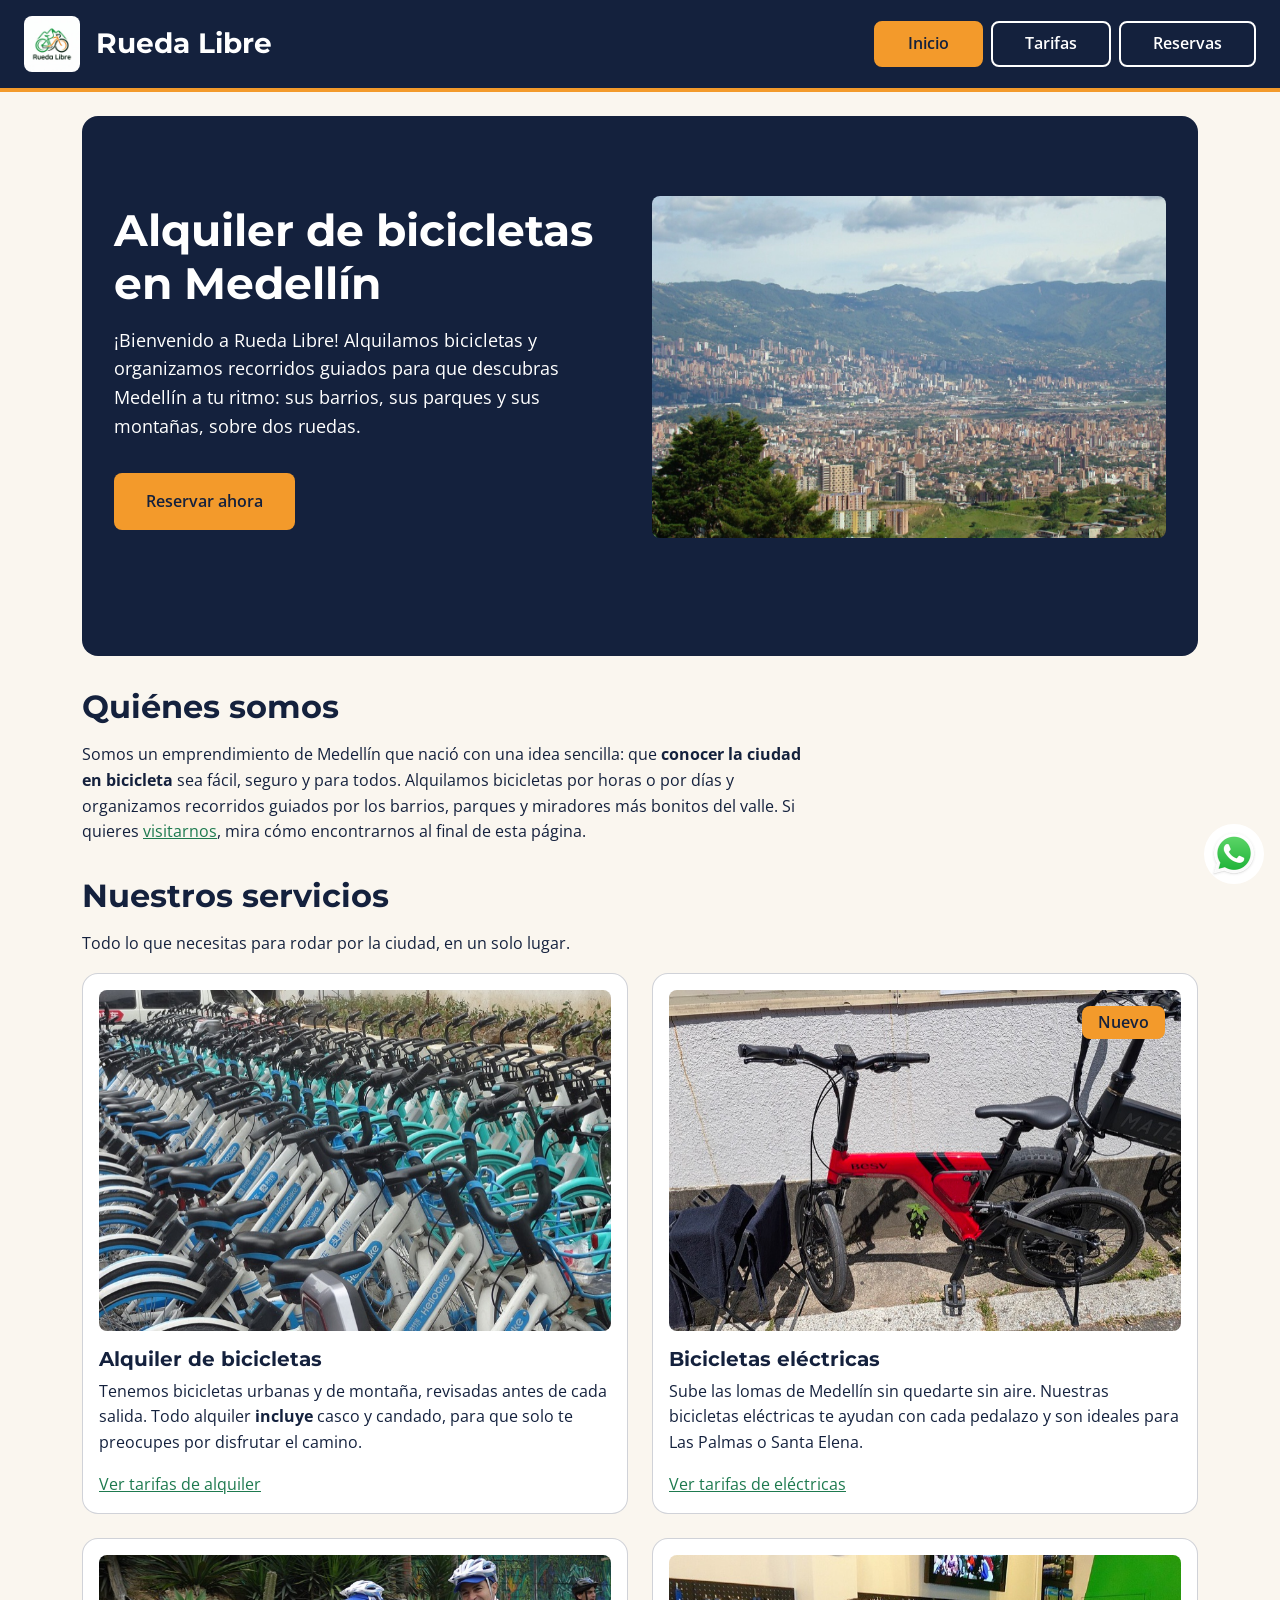
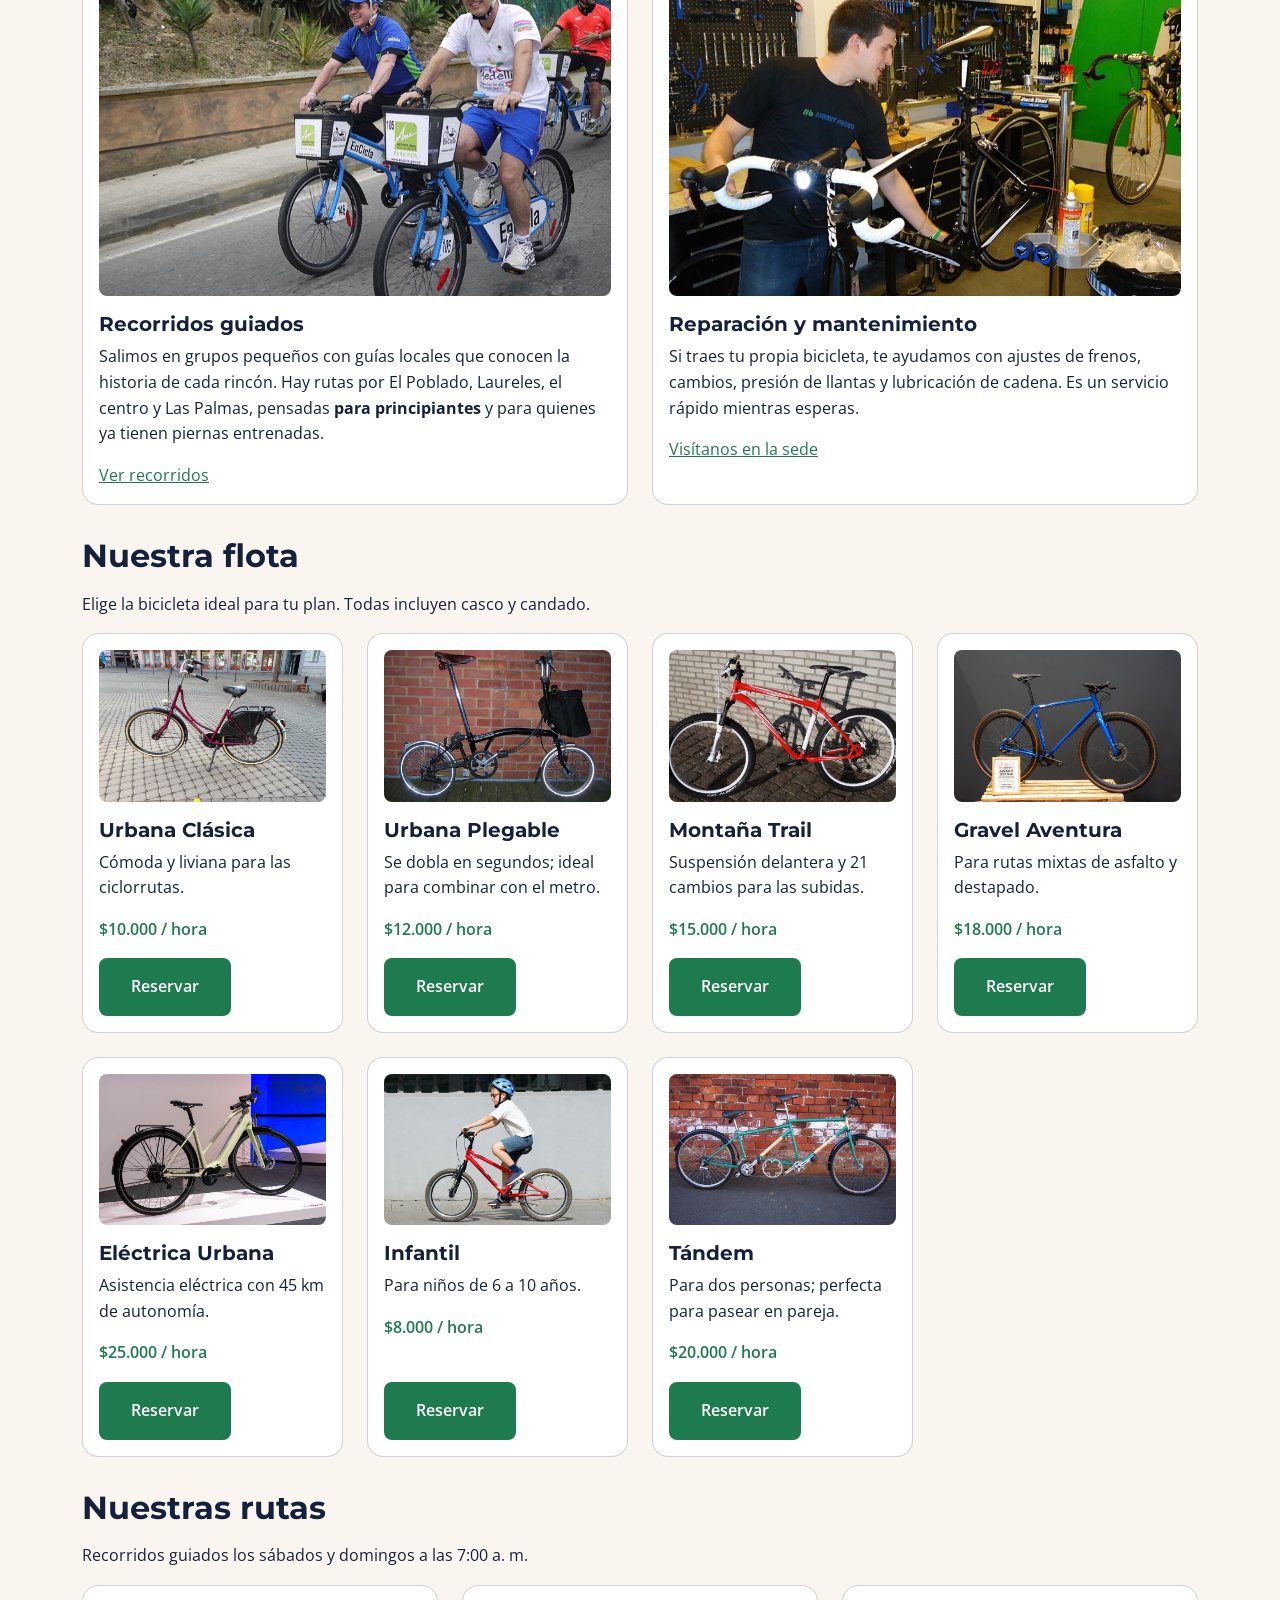
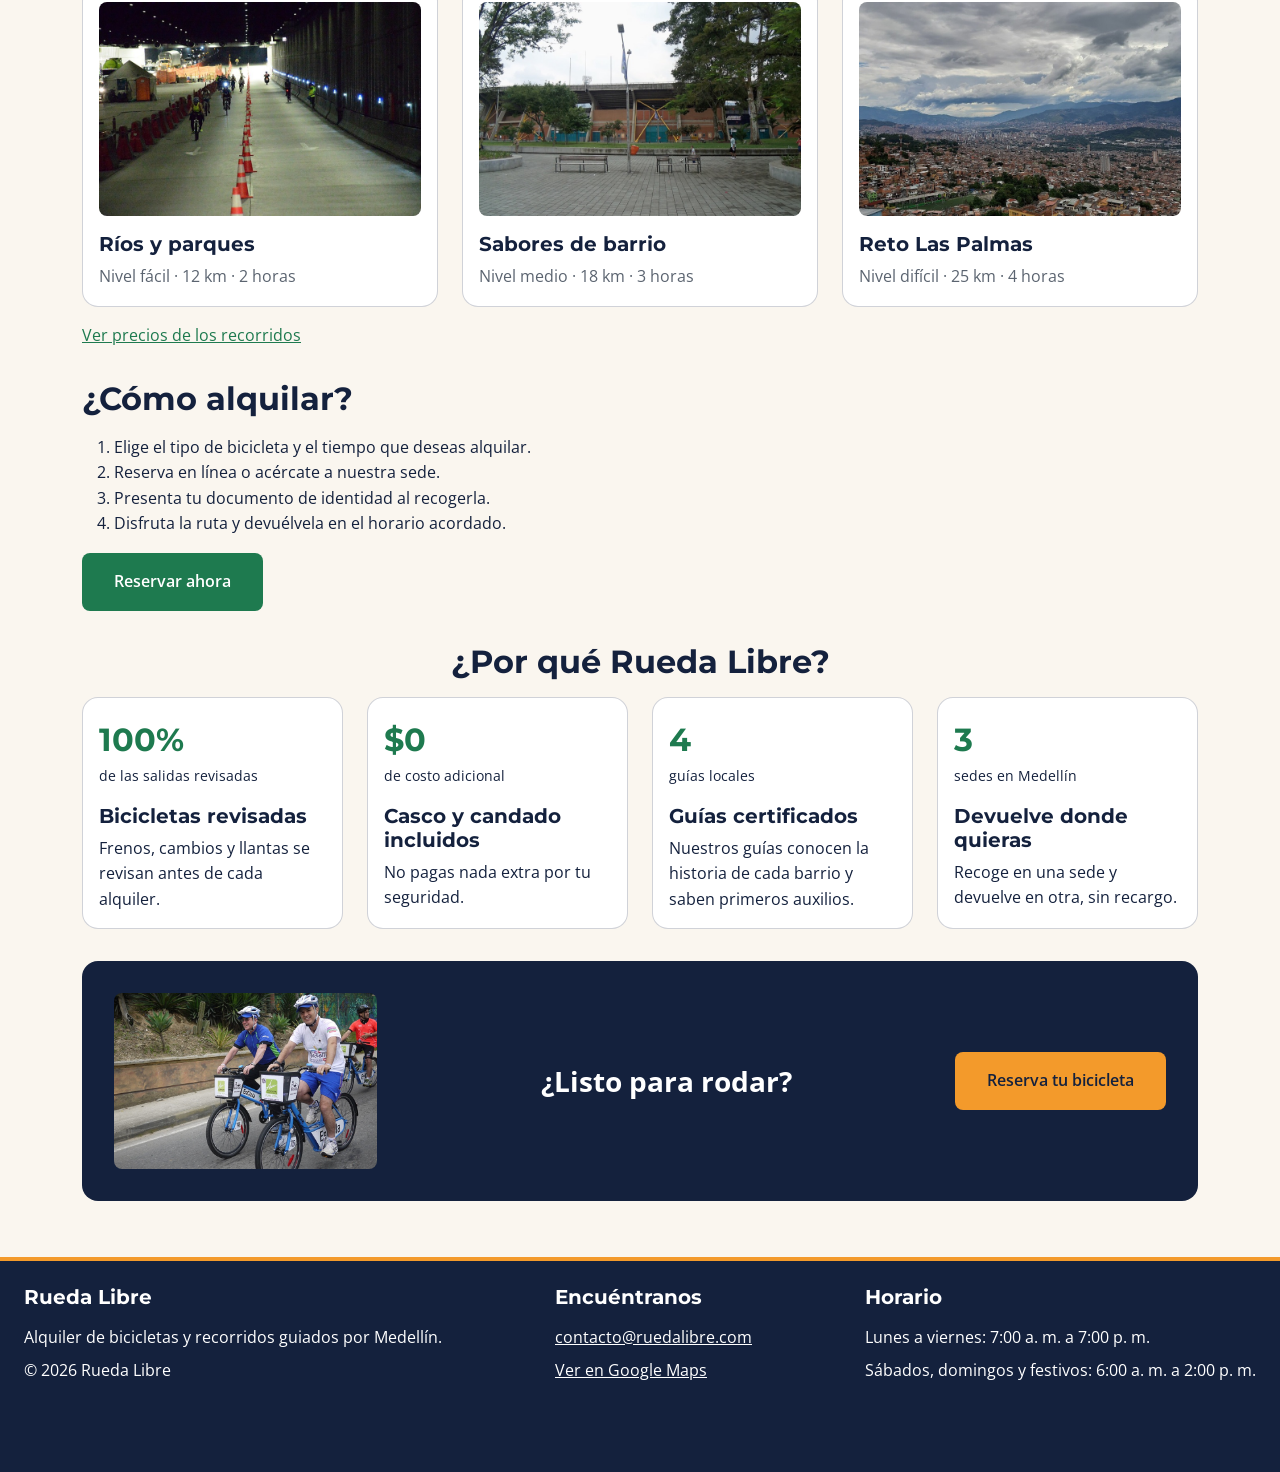
==== commit 111b2d68: "Fotos de la flota y de las rutas, con créditos en el README Co-Authored-By: Claude Opus 5.5 <noreply" ====
--- a/index.html
+++ b/index.html
@@ -91,7 +91,7 @@
         <div class="row g-4">
             <div class="col-12 col-sm-6 col-lg-4 col-xl-3">
                 <article class="tarjeta h-100 d-flex flex-column">
-                    <img src="img/flota-urbana.jpg" alt="Bicicleta urbana clásica con canasta">
+                    <img src="img/flota-urbana.jpg" alt="Bicicleta urbana clásica de color violeta">
                     <h3>Urbana Clásica</h3>
                     <p>Cómoda y liviana para las ciclorrutas.</p>
                     <p class="precio">$10.000 / hora</p>
@@ -100,7 +100,7 @@
             </div>
             <div class="col-12 col-sm-6 col-lg-4 col-xl-3">
                 <article class="tarjeta h-100 d-flex flex-column">
-                    <img src="img/flota-plegable.jpg" alt="Bicicleta plegable doblada junto a una pared">
+                    <img src="img/flota-plegable.jpg" alt="Bicicleta plegable negra junto a una pared de ladrillo">
                     <h3>Urbana Plegable</h3>
                     <p>Se dobla en segundos; ideal para combinar con el metro.</p>
                     <p class="precio">$12.000 / hora</p>
@@ -109,7 +109,7 @@
             </div>
             <div class="col-12 col-sm-6 col-lg-4 col-xl-3">
                 <article class="tarjeta h-100 d-flex flex-column">
-                    <img src="img/flota-montana.jpg" alt="Bicicleta de montaña en un sendero">
+                    <img src="img/flota-montana.jpg" alt="Bicicleta de montaña roja con suspensión delantera">
                     <h3>Montaña Trail</h3>
                     <p>Suspensión delantera y 21 cambios para las subidas.</p>
                     <p class="precio">$15.000 / hora</p>
@@ -118,7 +118,7 @@
             </div>
             <div class="col-12 col-sm-6 col-lg-4 col-xl-3">
                 <article class="tarjeta h-100 d-flex flex-column">
-                    <img src="img/flota-gravel.jpg" alt="Bicicleta gravel en un camino de tierra">
+                    <img src="img/flota-gravel.jpg" alt="Bicicleta gravel azul">
                     <h3>Gravel Aventura</h3>
                     <p>Para rutas mixtas de asfalto y destapado.</p>
                     <p class="precio">$18.000 / hora</p>
@@ -127,7 +127,7 @@
             </div>
             <div class="col-12 col-sm-6 col-lg-4 col-xl-3">
                 <article class="tarjeta h-100 d-flex flex-column">
-                    <img src="img/flota-electrica.jpg" alt="Bicicleta eléctrica urbana estacionada">
+                    <img src="img/flota-electrica.jpg" alt="Bicicleta eléctrica urbana de color claro">
                     <h3>Eléctrica Urbana</h3>
                     <p>Asistencia eléctrica con 45 km de autonomía.</p>
                     <p class="precio">$25.000 / hora</p>
@@ -136,7 +136,7 @@
             </div>
             <div class="col-12 col-sm-6 col-lg-4 col-xl-3">
                 <article class="tarjeta h-100 d-flex flex-column">
-                    <img src="img/flota-infantil.jpg" alt="Bicicleta infantil pequeña">
+                    <img src="img/flota-infantil.jpg" alt="Niño con casco montando una bicicleta infantil roja">
                     <h3>Infantil</h3>
                     <p>Para niños de 6 a 10 años.</p>
                     <p class="precio">$8.000 / hora</p>
@@ -145,7 +145,7 @@
             </div>
             <div class="col-12 col-sm-6 col-lg-4 col-xl-3">
                 <article class="tarjeta h-100 d-flex flex-column">
-                    <img src="img/flota-tandem.jpg" alt="Bicicleta tándem para dos personas">
+                    <img src="img/flota-tandem.jpg" alt="Bicicleta tándem verde para dos personas">
                     <h3>Tándem</h3>
                     <p>Para dos personas; perfecta para pasear en pareja.</p>
                     <p class="precio">$20.000 / hora</p>
@@ -161,21 +161,21 @@
         <div class="row g-4 mb-3">
             <div class="col-12 col-md-4">
                 <article class="tarjeta h-100">
-                    <img src="img/ruta-rios.jpg" alt="Ciclorruta junto al río en Parques del Río Medellín">
+                    <img src="img/ruta-rios.jpg" alt="Ciclistas en la ciclovía de Parques del Río Medellín">
                     <h3>Ríos y parques</h3>
                     <p class="nivel">Nivel fácil · 12 km · 2 horas</p>
                 </article>
             </div>
             <div class="col-12 col-md-4">
                 <article class="tarjeta h-100">
-                    <img src="img/ruta-barrio.jpg" alt="Calle arborizada de un barrio de Medellín">
+                    <img src="img/ruta-barrio.jpg" alt="Parque del barrio Laureles, junto al estadio de Medellín">
                     <h3>Sabores de barrio</h3>
                     <p class="nivel">Nivel medio · 18 km · 3 horas</p>
                 </article>
             </div>
             <div class="col-12 col-md-4">
                 <article class="tarjeta h-100">
-                    <img src="img/ruta-palmas.jpg" alt="Carretera de montaña en Las Palmas con vista al valle">
+                    <img src="img/ruta-palmas.jpg" alt="Vista del valle de Medellín y sus montañas desde el metrocable">
                     <h3>Reto Las Palmas</h3>
                     <p class="nivel">Nivel difícil · 25 km · 4 horas</p>
                 </article>
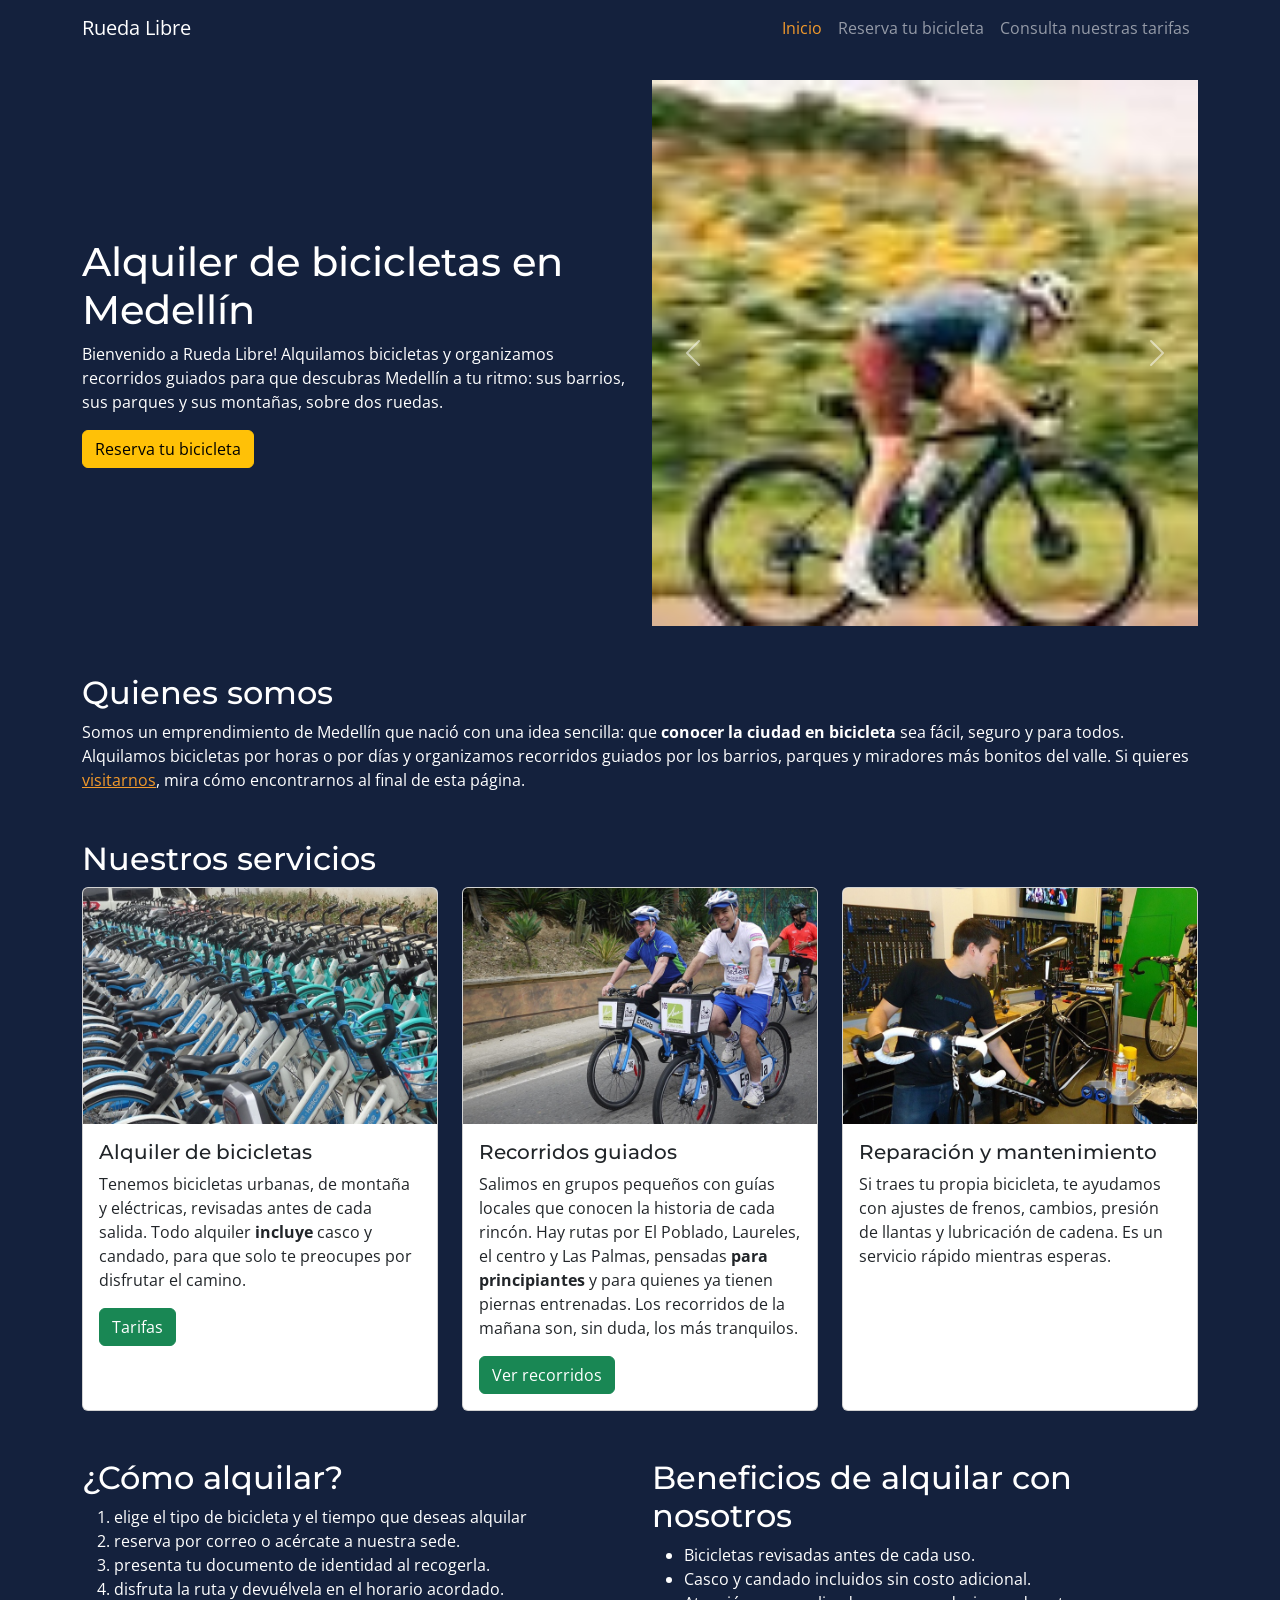
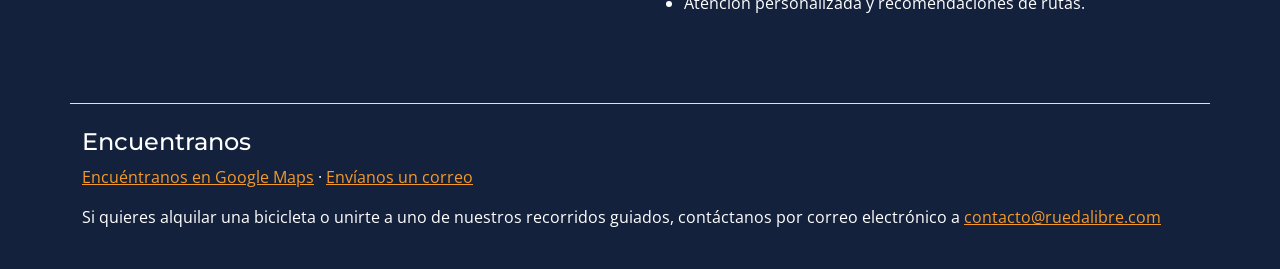
==== commit 9cc4a49a: "Rueda Libre con Bootstrap: navbar, grid, cards, carrusel, tablas, formulario, modal y alerta" ====
--- a/index.html
+++ b/index.html
@@ -5,262 +5,133 @@
     <meta name="viewport" content="width=device-width, initial-scale=1.0">
     <meta name="description" content="Alquiler de bicicletas y recorridos guiados por Medellín. Explora la ciudad sobre dos ruedas con Rueda Libre.">
     <title>Rueda Libre | Alquiler de bicicletas en Medellín</title>
-    <link href="https://cdn.jsdelivr.net/npm/bootstrap@5.3.3/dist/css/bootstrap.min.css" rel="stylesheet" integrity="sha384-QWTKZyjpPEjISv5WaRU9OFeRpok6YctnYmDr5pNlyT2bRjXh0JMhjY6hW+ALEwIH" crossorigin="anonymous">
+    <link href="https://cdn.jsdelivr.net/npm/bootstrap@5.3.3/dist/css/bootstrap.min.css" rel="stylesheet">
     <link rel="preconnect" href="https://fonts.googleapis.com">
-    <link rel="preconnect" href="https://fonts.gstatic.com" crossorigin>
+    <link rel="preconnect" href="https://fonts.gstatic.com/" crossorigin>
     <link href="https://fonts.googleapis.com/css2?family=Montserrat:wght@700&family=Open+Sans:wght@400;600&display=swap" rel="stylesheet">
     <link rel="stylesheet" href="css/styles.css">
 </head>
 <body>
-<header class="d-flex flex-column flex-md-row justify-content-between align-items-center gap-3 px-3 px-md-4 py-3">
-    <div class="marca d-flex align-items-center gap-3">
-        <img src="img/logo.jpg" alt="Logo de Rueda Libre" width="56" height="56">
-        <h1>Rueda Libre</h1>
-    </div>
-    <nav>
-        <ul id="menu" class="d-flex flex-wrap justify-content-center gap-2 list-unstyled m-0 p-0">
-            <li><a class="activo" href="index.html">Inicio</a></li>
-            <li><a href="paginas/tarifas.html">Tarifas</a></li>
-            <li><a href="paginas/reservas.html">Reservas</a></li>
-        </ul>
+<header>
+    <nav class="navbar navbar-expand-md" data-bs-theme="dark">
+        <div class="container">
+            <a class="navbar-brand" href="index.html">Rueda Libre</a>
+            <button class="navbar-toggler" type="button" data-bs-toggle="collapse" data-bs-target="#menu" aria-controls="menu" aria-expanded="false" aria-label="Abrir menú">
+                <span class="navbar-toggler-icon"></span>
+            </button>
+            <div class="collapse navbar-collapse" id="menu">
+                <ul class="navbar-nav ms-auto">
+                    <li class="nav-item"><a class="nav-link active" href="index.html">Inicio</a></li>
+                    <li class="nav-item"><a class="nav-link" href="paginas/reservas.html">Reserva tu bicicleta</a></li>
+                    <li class="nav-item"><a class="nav-link" href="paginas/tarifas.html">Consulta nuestras tarifas</a></li>
+                </ul>
+            </div>
+        </div>
     </nav>
 </header>
 
 <main class="container py-4">
-    <section class="portada">
-        <div class="row align-items-center g-4">
-            <div class="col-12 col-md-6">
-                <h2>Alquiler de bicicletas en Medellín</h2>
-                <p>¡Bienvenido a Rueda Libre! Alquilamos bicicletas y organizamos recorridos guiados para que descubras Medellín a tu ritmo: sus barrios, sus parques y sus montañas, sobre dos ruedas.</p>
-                <a class="boton" href="paginas/reservas.html">Reservar ahora</a>
-            </div>
-            <div class="col-12 col-md-6">
-                <img src="img/portada.jpg" alt="Vista panorámica de Medellín rodeada de montañas">
+    <section class="row align-items-center g-4 mb-5">
+        <div class="col-12 col-md-6">
+            <h1>Alquiler de bicicletas en Medellín</h1>
+            <p>Bienvenido a Rueda Libre! Alquilamos bicicletas y organizamos recorridos guiados para que descubras Medellín a tu ritmo: sus barrios, sus parques y sus montañas, sobre dos ruedas.</p>
+            <a href="paginas/reservas.html" class="btn btn-warning">Reserva tu bicicleta</a>
+        </div>
+        <div class="col-12 col-md-6">
+            <div id="carrusel" class="carousel slide" data-bs-ride="carousel">
+                <div class="carousel-inner">
+                    <div class="carousel-item active">
+                        <img src="img/descarga.jpeg" class="d-block w-100" alt="Bicicleta de Rueda Libre">
+                    </div>
+                    <div class="carousel-item">
+                        <img src="img/bici.jpg" class="d-block w-100" alt="Bicicleta">
+                    </div>
+                    <div class="carousel-item">
+                        <img src="img/camino.jpg" class="d-block w-100" alt="Camino para recorrer en bicicleta">
+                    </div>
+                </div>
+                <button class="carousel-control-prev" type="button" data-bs-target="#carrusel" data-bs-slide="prev">
+                    <span class="carousel-control-prev-icon" aria-hidden="true"></span>
+                    <span class="visually-hidden">Anterior</span>
+                </button>
+                <button class="carousel-control-next" type="button" data-bs-target="#carrusel" data-bs-slide="next">
+                    <span class="carousel-control-next-icon" aria-hidden="true"></span>
+                    <span class="visually-hidden">Siguiente</span>
+                </button>
             </div>
         </div>
     </section>
 
-    <section>
-        <h2>Quiénes somos</h2>
-        <p>Somos un emprendimiento de Medellín que nació con una idea sencilla: que <strong>conocer la ciudad en bicicleta</strong> sea fácil, seguro y para todos. Alquilamos bicicletas por horas o por días y organizamos recorridos guiados por los barrios, parques y miradores más bonitos del valle. Si quieres <a href="#encuentranos">visitarnos</a>, mira cómo encontrarnos al final de esta página.</p>
+    <section class="mb-5">
+        <h2>Quienes somos</h2>
+        <p>Somos un emprendimiento de Medellín que nació con una idea sencilla: que <strong>conocer la ciudad en bicicleta</strong> sea fácil, seguro y para todos. Alquilamos bicicletas por horas o por días y organizamos recorridos guiados por los barrios, parques y miradores más bonitos del valle. Si quieres <a href="#Encuentranos">visitarnos</a>, mira cómo encontrarnos al final de esta página.</p>
     </section>
 
-    <section>
+    <section class="mb-5">
         <h2>Nuestros servicios</h2>
-        <p>Todo lo que necesitas para rodar por la ciudad, en un solo lugar.</p>
         <div class="row g-4">
-            <div class="col-12 col-md-6">
-                <article class="tarjeta h-100">
-                    <img src="img/alquiler.jpg" alt="Fila de bicicletas urbanas estacionadas en una ciclorruta de Medellín">
-                    <h3>Alquiler de bicicletas</h3>
-                    <p>Tenemos bicicletas urbanas y de montaña, revisadas antes de cada salida. Todo alquiler <strong>incluye</strong> casco y candado, para que solo te preocupes por disfrutar el camino.</p>
-                    <a href="paginas/tarifas.html#alquiler">Ver tarifas de alquiler</a>
+            <div class="col-12 col-md-4">
+                <article class="card h-100 text-dark">
+                    <img src="img/alquiler.jpg" class="card-img-top" alt="Bicicletas para alquilar">
+                    <div class="card-body">
+                        <h3 class="card-title h5">Alquiler de bicicletas</h3>
+                        <p class="card-text">Tenemos bicicletas urbanas, de montaña y eléctricas, revisadas antes de cada salida. Todo alquiler <strong>incluye</strong> casco y candado, para que solo te preocupes por disfrutar el camino.</p>
+                        <a href="paginas/tarifas.html" class="btn btn-success">Tarifas</a>
+                    </div>
                 </article>
             </div>
-            <div class="col-12 col-md-6">
-                <article class="tarjeta h-100">
-                    <span class="etiqueta-nuevo">Nuevo</span>
-                    <img src="img/electrica.jpg" alt="Persona montando una bicicleta eléctrica por la ciudad">
-                    <h3>Bicicletas eléctricas</h3>
-                    <p>Sube las lomas de Medellín sin quedarte sin aire. Nuestras bicicletas eléctricas te ayudan con cada pedalazo y son ideales para Las Palmas o Santa Elena.</p>
-                    <a href="paginas/tarifas.html#alquiler">Ver tarifas de eléctricas</a>
+            <div class="col-12 col-md-4">
+                <article class="card h-100 text-dark">
+                    <img src="img/recorridos.jpg" class="card-img-top" alt="Grupo en un recorrido guiado">
+                    <div class="card-body">
+                        <h3 class="card-title h5">Recorridos guiados</h3>
+                        <p class="card-text">Salimos en grupos pequeños con guías locales que conocen la historia de cada rincón. Hay rutas por El Poblado, Laureles, el centro y Las Palmas, pensadas <strong>para principiantes</strong> y para quienes ya tienen piernas entrenadas. Los recorridos de la mañana son, sin duda, los más tranquilos.</p>
+                        <a href="paginas/tarifas.html#Recorridos" class="btn btn-success">Ver recorridos</a>
+                    </div>
                 </article>
             </div>
-            <div class="col-12 col-md-6">
-                <article class="tarjeta h-100">
-                    <img src="img/recorridos.jpg" alt="Grupo de ciclistas en un recorrido por las calles de Medellín">
-                    <h3>Recorridos guiados</h3>
-                    <p>Salimos en grupos pequeños con guías locales que conocen la historia de cada rincón. Hay rutas por El Poblado, Laureles, el centro y Las Palmas, pensadas <strong>para principiantes</strong> y para quienes ya tienen piernas entrenadas.</p>
-                    <a href="paginas/tarifas.html#recorridos">Ver recorridos</a>
-                </article>
-            </div>
-            <div class="col-12 col-md-6">
-                <article class="tarjeta h-100">
-                    <img src="img/taller.jpg" alt="Mecánico ajustando una bicicleta en un taller">
-                    <h3>Reparación y mantenimiento</h3>
-                    <p>Si traes tu propia bicicleta, te ayudamos con ajustes de frenos, cambios, presión de llantas y lubricación de cadena. Es un servicio rápido mientras esperas.</p>
-                    <a href="#encuentranos">Visítanos en la sede</a>
+            <div class="col-12 col-md-4">
+                <article class="card h-100 text-dark">
+                    <img src="img/taller.jpg" class="card-img-top" alt="Taller de reparación de bicicletas">
+                    <div class="card-body">
+                        <h3 class="card-title h5">Reparación y mantenimiento</h3>
+                        <p class="card-text">Si traes tu propia bicicleta, te ayudamos con ajustes de frenos, cambios, presión de llantas y lubricación de cadena. Es un servicio rápido mientras esperas.</p>
+                    </div>
                 </article>
             </div>
         </div>
     </section>
 
-    <section>
-        <h2>Nuestra flota</h2>
-        <p>Elige la bicicleta ideal para tu plan. Todas incluyen casco y candado.</p>
-        <div class="row g-4">
-            <div class="col-12 col-sm-6 col-lg-4 col-xl-3">
-                <article class="tarjeta h-100 d-flex flex-column">
-                    <img src="img/flota-urbana.jpg" alt="Bicicleta urbana clásica de color violeta">
-                    <h3>Urbana Clásica</h3>
-                    <p>Cómoda y liviana para las ciclorrutas.</p>
-                    <p class="precio">$10.000 / hora</p>
-                    <a class="boton mt-auto align-self-start" href="paginas/reservas.html">Reservar</a>
-                </article>
-            </div>
-            <div class="col-12 col-sm-6 col-lg-4 col-xl-3">
-                <article class="tarjeta h-100 d-flex flex-column">
-                    <img src="img/flota-plegable.jpg" alt="Bicicleta plegable negra junto a una pared de ladrillo">
-                    <h3>Urbana Plegable</h3>
-                    <p>Se dobla en segundos; ideal para combinar con el metro.</p>
-                    <p class="precio">$12.000 / hora</p>
-                    <a class="boton mt-auto align-self-start" href="paginas/reservas.html">Reservar</a>
-                </article>
-            </div>
-            <div class="col-12 col-sm-6 col-lg-4 col-xl-3">
-                <article class="tarjeta h-100 d-flex flex-column">
-                    <img src="img/flota-montana.jpg" alt="Bicicleta de montaña roja con suspensión delantera">
-                    <h3>Montaña Trail</h3>
-                    <p>Suspensión delantera y 21 cambios para las subidas.</p>
-                    <p class="precio">$15.000 / hora</p>
-                    <a class="boton mt-auto align-self-start" href="paginas/reservas.html">Reservar</a>
-                </article>
-            </div>
-            <div class="col-12 col-sm-6 col-lg-4 col-xl-3">
-                <article class="tarjeta h-100 d-flex flex-column">
-                    <img src="img/flota-gravel.jpg" alt="Bicicleta gravel azul">
-                    <h3>Gravel Aventura</h3>
-                    <p>Para rutas mixtas de asfalto y destapado.</p>
-                    <p class="precio">$18.000 / hora</p>
-                    <a class="boton mt-auto align-self-start" href="paginas/reservas.html">Reservar</a>
-                </article>
-            </div>
-            <div class="col-12 col-sm-6 col-lg-4 col-xl-3">
-                <article class="tarjeta h-100 d-flex flex-column">
-                    <img src="img/flota-electrica.jpg" alt="Bicicleta eléctrica urbana de color claro">
-                    <h3>Eléctrica Urbana</h3>
-                    <p>Asistencia eléctrica con 45 km de autonomía.</p>
-                    <p class="precio">$25.000 / hora</p>
-                    <a class="boton mt-auto align-self-start" href="paginas/reservas.html">Reservar</a>
-                </article>
-            </div>
-            <div class="col-12 col-sm-6 col-lg-4 col-xl-3">
-                <article class="tarjeta h-100 d-flex flex-column">
-                    <img src="img/flota-infantil.jpg" alt="Niño con casco montando una bicicleta infantil roja">
-                    <h3>Infantil</h3>
-                    <p>Para niños de 6 a 10 años.</p>
-                    <p class="precio">$8.000 / hora</p>
-                    <a class="boton mt-auto align-self-start" href="paginas/reservas.html">Reservar</a>
-                </article>
-            </div>
-            <div class="col-12 col-sm-6 col-lg-4 col-xl-3">
-                <article class="tarjeta h-100 d-flex flex-column">
-                    <img src="img/flota-tandem.jpg" alt="Bicicleta tándem verde para dos personas">
-                    <h3>Tándem</h3>
-                    <p>Para dos personas; perfecta para pasear en pareja.</p>
-                    <p class="precio">$20.000 / hora</p>
-                    <a class="boton mt-auto align-self-start" href="paginas/reservas.html">Reservar</a>
-                </article>
-            </div>
+    <section class="row g-4 mb-5">
+        <div class="col-12 col-md-6">
+            <h2>¿Cómo alquilar?</h2>
+            <ol>
+                <li>elige el tipo de bicicleta y el tiempo que deseas alquilar</li>
+                <li>reserva por correo o acércate a nuestra sede.</li>
+                <li>presenta tu documento de identidad al recogerla.</li>
+                <li>disfruta la ruta y devuélvela en el horario acordado.</li>
+            </ol>
         </div>
-    </section>
-
-    <section>
-        <h2>Nuestras rutas</h2>
-        <p>Recorridos guiados los sábados y domingos a las 7:00 a. m.</p>
-        <div class="row g-4 mb-3">
-            <div class="col-12 col-md-4">
-                <article class="tarjeta h-100">
-                    <img src="img/ruta-rios.jpg" alt="Ciclistas en la ciclovía de Parques del Río Medellín">
-                    <h3>Ríos y parques</h3>
-                    <p class="nivel">Nivel fácil · 12 km · 2 horas</p>
-                </article>
-            </div>
-            <div class="col-12 col-md-4">
-                <article class="tarjeta h-100">
-                    <img src="img/ruta-barrio.jpg" alt="Parque del barrio Laureles, junto al estadio de Medellín">
-                    <h3>Sabores de barrio</h3>
-                    <p class="nivel">Nivel medio · 18 km · 3 horas</p>
-                </article>
-            </div>
-            <div class="col-12 col-md-4">
-                <article class="tarjeta h-100">
-                    <img src="img/ruta-palmas.jpg" alt="Vista del valle de Medellín y sus montañas desde el metrocable">
-                    <h3>Reto Las Palmas</h3>
-                    <p class="nivel">Nivel difícil · 25 km · 4 horas</p>
-                </article>
-            </div>
+        <div class="col-12 col-md-6">
+            <h2>Beneficios de alquilar con nosotros</h2>
+            <ul>
+                <li>Bicicletas revisadas antes de cada uso.</li>
+                <li>Casco y candado incluidos sin costo adicional.</li>
+                <li>Atención personalizada y recomendaciones de rutas.</li>
+            </ul>
         </div>
-        <a href="paginas/tarifas.html#recorridos">Ver precios de los recorridos</a>
-    </section>
-
-    <section>
-        <h2>¿Cómo alquilar?</h2>
-        <ol>
-            <li>Elige el tipo de bicicleta y el tiempo que deseas alquilar.</li>
-            <li>Reserva en línea o acércate a nuestra sede.</li>
-            <li>Presenta tu documento de identidad al recogerla.</li>
-            <li>Disfruta la ruta y devuélvela en el horario acordado.</li>
-        </ol>
-        <a class="boton" href="paginas/reservas.html">Reservar ahora</a>
-    </section>
-
-    <section>
-        <h2 class="text-center">¿Por qué Rueda Libre?</h2>
-        <div class="row g-4">
-            <div class="col-12 col-md-6 col-lg-3">
-                <article class="tarjeta h-100">
-                    <p class="dato mb-0">100%</p>
-                    <p class="small">de las salidas revisadas</p>
-                    <h3>Bicicletas revisadas</h3>
-                    <p class="mb-0">Frenos, cambios y llantas se revisan antes de cada alquiler.</p>
-                </article>
-            </div>
-            <div class="col-12 col-md-6 col-lg-3">
-                <article class="tarjeta h-100">
-                    <p class="dato mb-0">$0</p>
-                    <p class="small">de costo adicional</p>
-                    <h3>Casco y candado incluidos</h3>
-                    <p class="mb-0">No pagas nada extra por tu seguridad.</p>
-                </article>
-            </div>
-            <div class="col-12 col-md-6 col-lg-3">
-                <article class="tarjeta h-100">
-                    <p class="dato mb-0">4</p>
-                    <p class="small">guías locales</p>
-                    <h3>Guías certificados</h3>
-                    <p class="mb-0">Nuestros guías conocen la historia de cada barrio y saben primeros auxilios.</p>
-                </article>
-            </div>
-            <div class="col-12 col-md-6 col-lg-3">
-                <article class="tarjeta h-100">
-                    <p class="dato mb-0">3</p>
-                    <p class="small">sedes en Medellín</p>
-                    <h3>Devuelve donde quieras</h3>
-                    <p class="mb-0">Recoge en una sede y devuelve en otra, sin recargo.</p>
-                </article>
-            </div>
-        </div>
-    </section>
-
-    <section class="franja d-flex flex-column flex-md-row justify-content-between align-items-center gap-4">
-        <img class="d-none d-md-block w-25" src="img/recorridos.jpg" alt="">
-        <p class="fs-3 fw-bold text-center text-md-start mb-0">¿Listo para rodar?</p>
-        <a class="boton" href="paginas/reservas.html">Reserva tu bicicleta</a>
     </section>
 </main>
 
-<footer class="d-flex flex-column flex-md-row justify-content-between align-items-start gap-4 px-3 px-md-4 pt-4">
-    <div class="pie-bloque">
-        <h2>Rueda Libre</h2>
-        <p>Alquiler de bicicletas y recorridos guiados por Medellín.</p>
-        <p>© 2026 Rueda Libre</p>
-    </div>
-    <div class="pie-bloque">
-        <h2 id="encuentranos">Encuéntranos</h2>
-        <p><a href="mailto:contacto@ruedalibre.com">contacto@ruedalibre.com</a></p>
-        <p><a href="https://www.google.com/maps/dir//5FW3%2BXF+Mansion+de+WESTCOL,+Medell%C3%ADn,+Santa+Elena,+Medell%C3%ADn,+Antioquia/@6.1742612,-75.5869264,14z/data=!4m18!1m8!3m7!1s0x8e46830072f8808f:0xcc41ccfc072af6ef!2sMansion+de+WESTCOL!8m2!3d6.1974817!4d-75.5462576!15sCg9jYXNhIGRlIHdlc3Rjb2ySARNjb25kb21pbml1bV9jb21wbGV44AEA!16s%2Fg%2F11zxk6hddf!4m8!1m0!1m5!1m1!1s0x8e46830072f8808f:0xcc41ccfc072af6ef!2m2!1d-75.5462576!2d6.1974817!3e3?hl=es&amp;entry=ttu&amp;g_ep=EgoyMDI2MTAyMC4wIKXMDSoASAFQAw%3D%3D" target="_blank" rel="noopener">Ver en Google Maps</a></p>
-    </div>
-    <div class="pie-bloque">
-        <h2>Horario</h2>
-        <p>Lunes a viernes: 7:00 a. m. a 7:00 p. m.</p>
-        <p>Sábados, domingos y festivos: 6:00 a. m. a 2:00 p. m.</p>
-    </div>
+<footer class="container py-4 border-top">
+    <h2 id="Encuentranos" class="h4">Encuentranos</h2>
+    <p>
+        <a href="https://www.google.com/maps/dir//5FW3%2BXF+Mansion+de+WESTCOL,+Medell%C3%ADn,+Santa+Elena,+Medell%C3%ADn,+Antioquia/@6.1742612,-75.5869264,14z/data=!4m18!1m8!3m7!1s0x8e46830072f8808f:0xcc41ccfc072af6ef!2sMansion+de+WESTCOL!8m2!3d6.1974817!4d-75.5462576!15sCg9jYXNhIGRlIHdlc3Rjb2ySARNjb25kb21pbml1bV9jb21wbGV44AEA!16s%2Fg%2F11zxk6hddf!4m8!1m0!1m5!1m1!1s0x8e46830072f8808f:0xcc41ccfc072af6ef!2m2!1d-75.5462576!2d6.1974817!3e3?hl=es&entry=ttu&g_ep=EgoyMDI2MTAyMC4wIKXMDSoASAFQAw%3D%3D" target="_blank">Encuéntranos en Google Maps</a> ·
+        <a href="mailto:rueda-libre@gmail.com">Envíanos un correo</a>
+    </p>
+    <p>Si quieres alquilar una bicicleta o unirte a uno de nuestros recorridos guiados, contáctanos por correo electrónico a <a href="mailto:contacto@ruedalibre.com">contacto@ruedalibre.com</a></p>
 </footer>
 
-<a class="whatsapp" href="https://wa.me/573000000000" target="_blank" rel="noopener">
-    <img src="img/whatsapp.png" alt="Escríbenos por WhatsApp" width="48" height="48">
-</a>
-<script src="https://cdn.jsdelivr.net/npm/bootstrap@5.3.3/dist/js/bootstrap.bundle.min.js" integrity="sha384-YvpcrYf0tY3lHB60NNkmXc5s9fDVZLESaAA55NDzOxhy9GkcIdslK1eN7N6jIeHz" crossorigin="anonymous"></script>
+<script src="https://cdn.jsdelivr.net/npm/bootstrap@5.3.3/dist/js/bootstrap.bundle.min.js"></script>
 </body>
 </html>
--- a/css/styles.css
+++ b/css/styles.css
@@ -10,468 +10,19 @@
   --verde-ruta: #1E7A4F;
   --naranja-pedal: #F39A2B;
   --rojo-error: #B3261E;
-  --borde: rgba(20, 33, 61, 0.2);
-
-  /* Escala de espaciado */
-  --espacio-xs: 0.25rem;
-  --espacio-pequeno: 0.5rem;
+  --espacio-pequeño: 0.5rem;
   --espacio-mediano: 1rem;
   --espacio-grande: 2rem;
-  --espacio-xl: 5rem;
-
-  /* Bordes redondeados */
-  --radio: 1rem;
-  --radio-pequeno: 0.5rem;
 }
 
-
-/* ---------- 2. BASE ---------- */
-* {
-  box-sizing: border-box;
-}
-
-html {
-  scroll-behavior: smooth;
-}
-
-body {
-  margin: 0;
-  font-family: var(--fuente-principal);
-  font-weight: 400;
-  color: var(--azul-noche);
-  background-color: var(--crema);
-  line-height: 1.6;
-}
-
-h1,
-h2,
-h3,
-h4 {
-  font-family: var(--fuente-secundaria);
-  font-weight: 700;
-  line-height: 1.2;
-}
-
-h2 {
-  margin-bottom: var(--espacio-mediano);
-}
-
-a {
-  color: var(--verde-ruta);
-}
-
-a:hover {
-  color: var(--azul-noche);
-}
-
-img {
-  max-width: 100%;
-  height: auto;
-  display: block;
-}
-
-/* Foco visible: contorno azul sobre fondos claros */
-a:focus,
-button:focus,
-input:focus,
-select:focus {
-  outline: 3px solid var(--azul-noche);
-  outline-offset: 2px;
-}
-
-/* Sobre fondos oscuros el contorno azul no se ve: se usa naranja (7.2:1) */
-header a:focus,
-footer a:focus,
-.portada a:focus,
-.franja a:focus {
-  outline-color: var(--naranja-pedal);
-}
-
-main section {
-  margin-bottom: var(--espacio-grande);
-}
-
-main section > p {
-  max-width: 45rem;
-}
-
-
-/* ---------- 3. ENCABEZADO Y NAVEGACIÓN ---------- */
-header {
-  background-color: var(--azul-noche);
-  color: var(--blanco);
-  border-bottom: 4px solid var(--naranja-pedal);
-}
-
-.marca img {
-  width: 3.5rem;
-  border-radius: var(--radio-pequeno);
-}
-
-.marca h1 {
-  margin: 0;
-  font-size: 1.75rem;
-}
-
-/* Regla del compañero (MiniReto 10) adaptada a la paleta */
-#menu a {
-  display: inline-block;
-  padding: var(--espacio-pequeno) var(--espacio-mediano);
-  border: 2px solid var(--blanco);
-  border-radius: var(--radio-pequeno);
-  color: var(--blanco);
-  font-weight: 600;
-  text-decoration: none;
-}
-
-/* Corrección del conflicto: #menu .activo (1,1,0) le gana a #menu a (1,0,1) */
-#menu .activo {
-  background-color: var(--naranja-pedal);
-  border-color: var(--naranja-pedal);
-  color: var(--azul-noche);
-}
-
-#menu a:hover,
-#menu a:focus {
-  border-color: var(--naranja-pedal);
-  color: var(--naranja-pedal);
-}
-
-#menu .activo:hover,
-#menu .activo:focus {
-  color: var(--azul-noche);
-}
-
-
-/* ---------- 4. COMPONENTES ---------- */
-
-.portada {
-  min-height: 60vh;
-  margin-bottom: var(--espacio-grande);
-  padding: var(--espacio-grande) var(--espacio-mediano);
-  border-radius: var(--radio);
-  background-color: var(--azul-noche);
-  color: var(--blanco);
-}
-
-.portada h2 {
-  font-size: 1.75rem;
-  margin-top: 0;
-}
-
-.portada p {
-  margin: 0 0 var(--espacio-grande);
-  font-size: 1.125rem;
-}
-
-.portada img {
-  width: 100%;
-  border-radius: var(--radio-pequeno);
-}
-
-.nivel {
-  margin: 0;
-  color: var(--gris-asfalto);
-}
-
-/* Tarjetas de servicios */
-.tarjeta {
-  position: relative;
-  padding: var(--espacio-mediano);
-  border: 1px solid var(--borde);
-  border-radius: var(--radio);
-  background-color: var(--blanco);
-}
-
-.tarjeta img {
-  width: 100%;
-  border-radius: var(--radio-pequeno);
-}
-
-.tarjeta h3 {
-  margin: var(--espacio-mediano) 0 var(--espacio-pequeno);
-  font-size: 1.25rem;
-}
-
-.precio {
-  font-weight: 600;
-  color: var(--verde-ruta);
-}
-
-/* Etiqueta "Nuevo": anclada a la esquina de su tarjeta sin mover el contenido */
-.etiqueta-nuevo {
-  position: absolute;
-  top: var(--espacio-grande);
-  right: var(--espacio-grande);
-  padding: var(--espacio-xs) var(--espacio-mediano);
-  border-radius: var(--radio-pequeno);
-  background-color: var(--naranja-pedal);
-  color: var(--azul-noche);
-  font-weight: 600;
-}
-
-/* Botón de llamada a la acción ("Reservar ahora") */
-.boton,
-button {
-  display: inline-block;
-  padding: var(--espacio-mediano) var(--espacio-grande);
-  border: none;
-  border-radius: var(--radio-pequeno);
-  background-color: var(--verde-ruta);
-  color: var(--blanco);
-  font: inherit;
-  font-weight: 600;
-  text-decoration: none;
-  cursor: pointer;
-}
-
-.boton:hover,
-button:hover {
-  background-color: var(--naranja-pedal);
-  color: var(--azul-noche);
-}
-
-/* En la portada y la franja (fondo azul) el botón va en naranja */
-.portada .boton,
-.franja .boton {
-  background-color: var(--naranja-pedal);
-  color: var(--azul-noche);
-}
-
-.portada .boton:hover,
-.franja .boton:hover {
-  background-color: var(--blanco);
-}
-
-.dato {
-  font-family: var(--fuente-secundaria);
-  font-size: 2rem;
-  font-weight: 700;
-  color: var(--verde-ruta);
-}
-
-.franja {
-  padding: var(--espacio-grande);
-  border-radius: var(--radio);
-  background-color: var(--azul-noche);
-  color: var(--blanco);
-}
-
-.franja img {
-  border-radius: var(--radio-pequeno);
-}
-
-/* Tablas */
-table {
-  width: 100%;
-  font-size: 0.8125rem;
-  border-collapse: collapse;
-  margin: var(--espacio-mediano) 0;
-  background-color: var(--blanco);
-}
-
-caption {
-  caption-side: top;
-  text-align: left;
-  color: var(--gris-asfalto);
-  margin-bottom: var(--espacio-pequeno);
-}
-
-th,
-td {
-  border: 1px solid var(--borde);
-  padding: var(--espacio-xs);
-  text-align: left;
-}
-
-th {
-  background-color: var(--azul-noche);
-  color: var(--blanco);
-}
-
-/* Notas de tarifas y horario de reservas */
-aside {
-  padding: var(--espacio-mediano) var(--espacio-grande);
-  border-left: 4px solid var(--naranja-pedal);
-  border-radius: var(--radio-pequeno);
-  background-color: var(--blanco);
-  margin-bottom: var(--espacio-grande);
-}
-
-
-/* ---------- 5. FORMULARIO ---------- */
-
-aside h2 {
-  font-size: 1.5rem;
-}
-
-aside h3 {
-  font-size: 1.125rem;
-  margin-bottom: var(--espacio-pequeno);
-}
-
-fieldset {
-  margin: 0 0 var(--espacio-grande);
-  padding: var(--espacio-mediano);
-  border: 1px solid var(--borde);
-  border-radius: var(--radio);
-  background-color: var(--blanco);
-}
-
-legend {
-  float: none;
-  width: auto;
-  font-size: 1.125rem;
-  padding: 0 var(--espacio-pequeno);
-  font-family: var(--fuente-secundaria);
-  font-weight: 700;
-}
-
-.campo {
-  margin-bottom: var(--espacio-mediano);
-}
-
-label {
-  display: block;
-  margin-bottom: var(--espacio-xs);
-  font-weight: 600;
-}
-
-input,
-select {
-  width: 100%;
-  padding: var(--espacio-pequeno) var(--espacio-mediano);
-  border: 1px solid var(--borde);
-  border-radius: var(--radio-pequeno);
-  font: inherit;
-  color: var(--azul-noche);
-  background-color: var(--blanco);
-}
-
-input:hover,
-select:hover {
-  border-color: var(--azul-noche);
-}
-
-/* Grupo de opciones (radios y casilla): control y texto en la misma línea */
-.grupo-opciones {
-  padding: 0;
-  border: none;
-  margin: 0 0 var(--espacio-mediano);
-}
-
-.grupo-opciones legend {
-  padding: 0;
-  margin-bottom: var(--espacio-xs);
-  font-family: var(--fuente-principal);
-  font-weight: 600;
-}
-
-.opcion {
-  display: inline-block;
-  margin-right: var(--espacio-mediano);
-}
-
-.opcion input,
-.opcion label {
-  display: inline;
-  width: auto;
-  margin: 0 var(--espacio-xs) 0 0;
-}
-
-.opcion label {
-  font-weight: 400;
-}
-
-/* Mientras el usuario escribe, un dato inválido se marca en rojo */
-input:focus:invalid,
-select:focus:invalid {
-  border-color: var(--rojo-error);
-  border-width: 2px;
-}
-
-
-/* ---------- 6. PIE DE PÁGINA ---------- */
-footer {
-  background-color: var(--azul-noche);
-  color: var(--blanco);
-  padding-bottom: var(--espacio-xl);
-  border-top: 4px solid var(--naranja-pedal);
-}
-
-footer h2 {
-  margin-top: 0;
-  font-size: 1.25rem;
-}
-
-.pie-bloque p {
-  margin: 0 0 var(--espacio-pequeno);
-}
-
-footer a {
-  color: var(--blanco);
-}
-
-footer a:hover {
-  color: var(--naranja-pedal);
-}
-
-
-/* ---------- 7. BOTÓN DE WHATSAPP ---------- */
-/* Fijo en la esquina; el footer tiene relleno inferior extra para que no tape nada */
-.whatsapp {
-  position: fixed;
-  bottom: var(--espacio-mediano);
-  right: var(--espacio-mediano);
-  display: block;
-  padding: var(--espacio-xs);
-  border: 2px solid var(--blanco);
-  border-radius: 50%;
-  background-color: var(--blanco);
-}
-
-.whatsapp img {
-  width: 3rem;
-}
-
-.whatsapp:hover {
-  border-color: var(--verde-ruta);
-}
-
-
-/* ---------- 8. RESPONSIVE ---------- */
-
-/* Tablet: desde 768px */
-@media (min-width: 768px) {
-  #menu a {
-    padding: var(--espacio-pequeno) var(--espacio-grande);
+  body {
+    font-family: var(--fuente-principal);
+    background-color: var(--azul-noche);
+    color: var(--blanco);
+  }
+  h1, h2, h3, h4, h5, h6 {
+    font-family: var(--fuente-secundaria);
   }
 
-  .portada {
-    padding: var(--espacio-grande);
-  }
-
-  fieldset {
-    padding: var(--espacio-grande);
-  }
-
-  table {
-    font-size: 1rem;
-  }
-
-  th,
-  td {
-    padding: var(--espacio-pequeno) var(--espacio-mediano);
-  }
-}
-
-/* Escritorio: desde 1200px */
-@media (min-width: 1200px) {
-  .portada {
-    padding: var(--espacio-xl) var(--espacio-grande);
-  }
-
-  .portada h2 {
-    font-size: 2.75rem;
-  }
-}
+  #menu .active { color: var(--naranja-pedal); }
+  main a:not(.btn), footer a { color: var(--naranja-pedal); }
